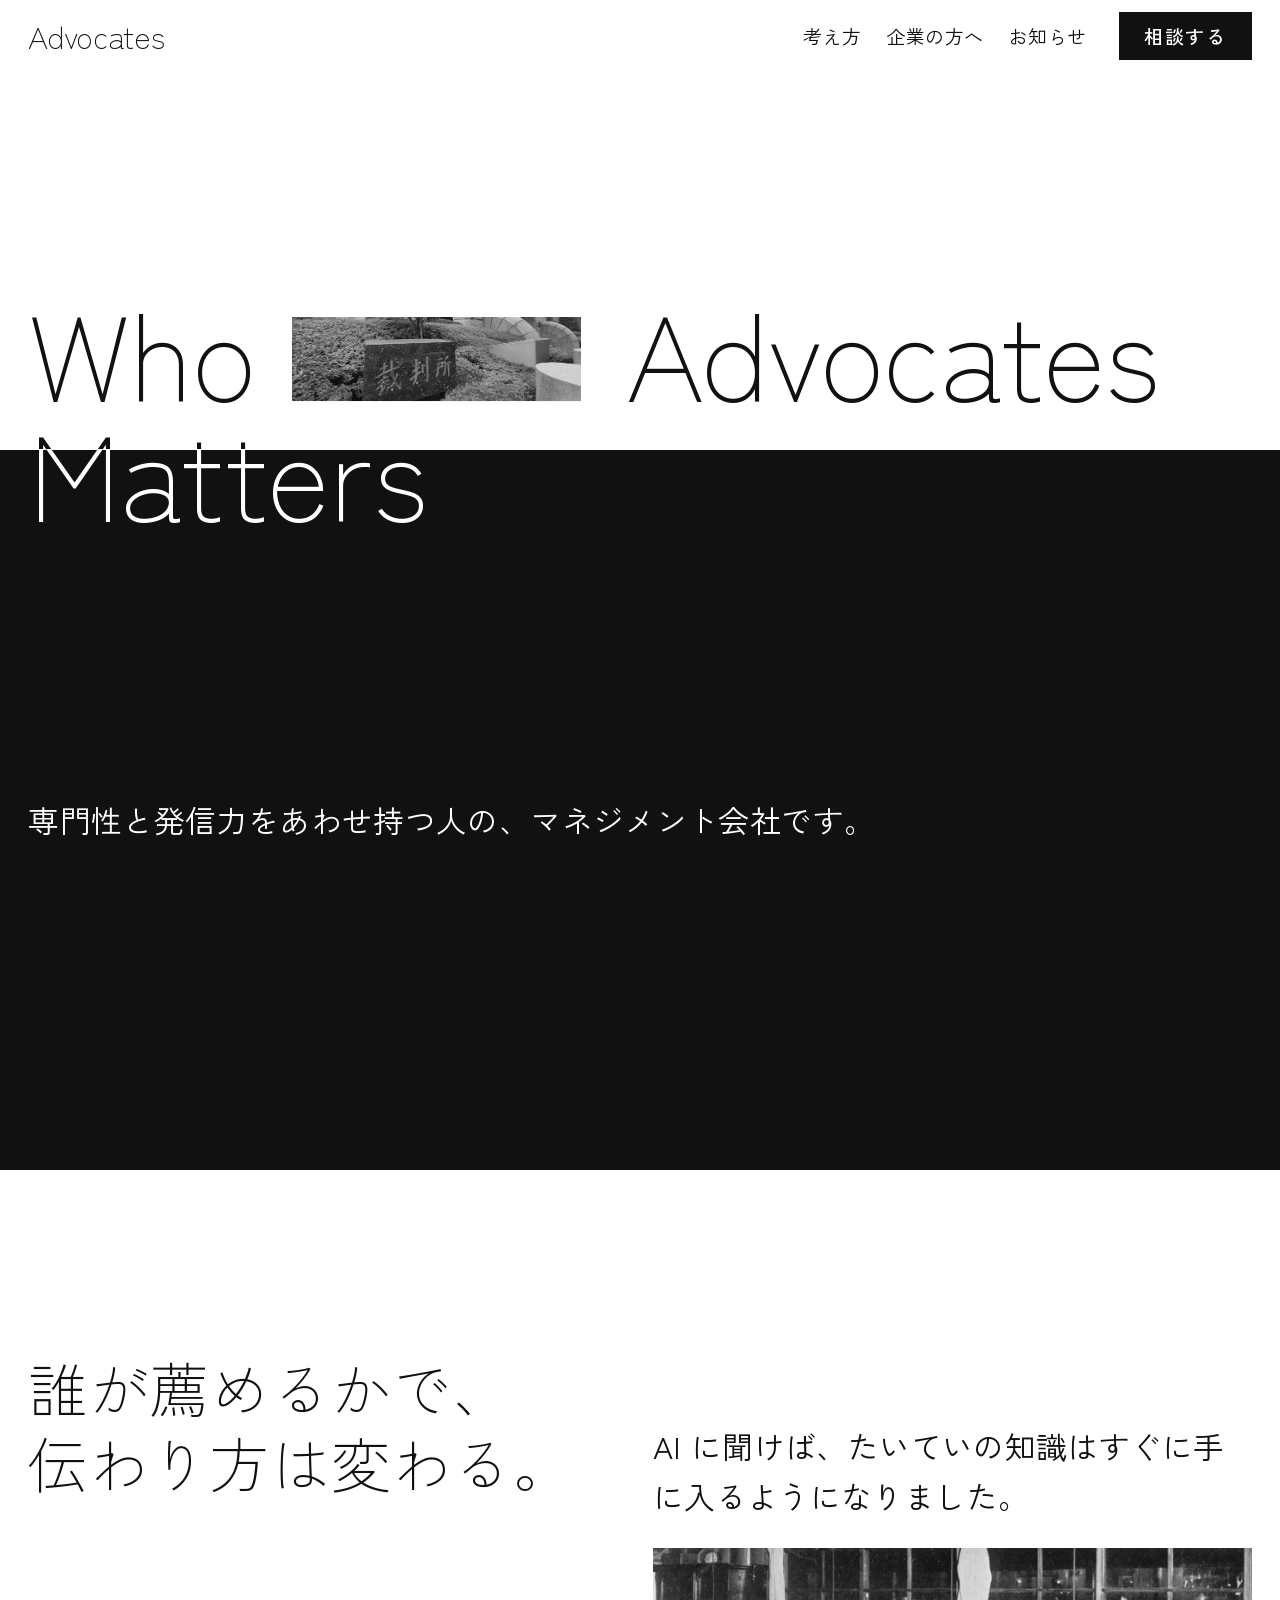
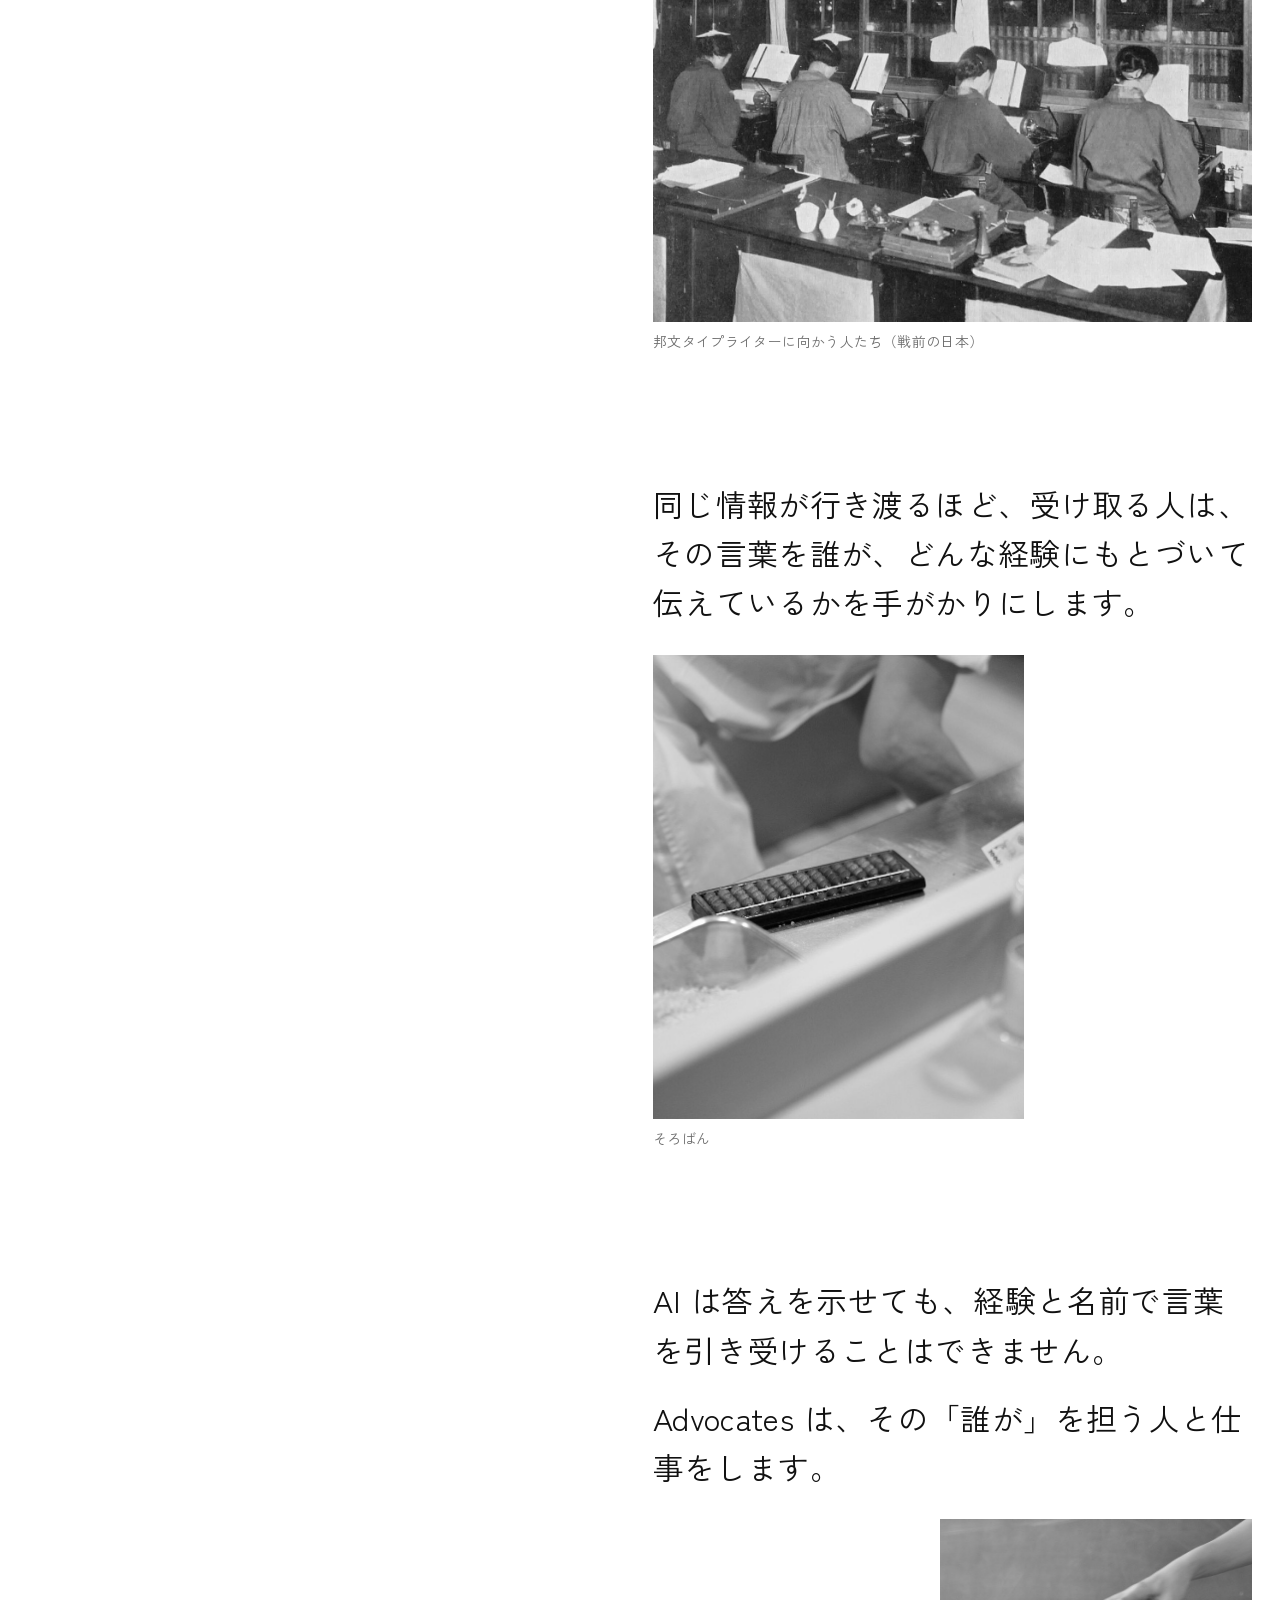
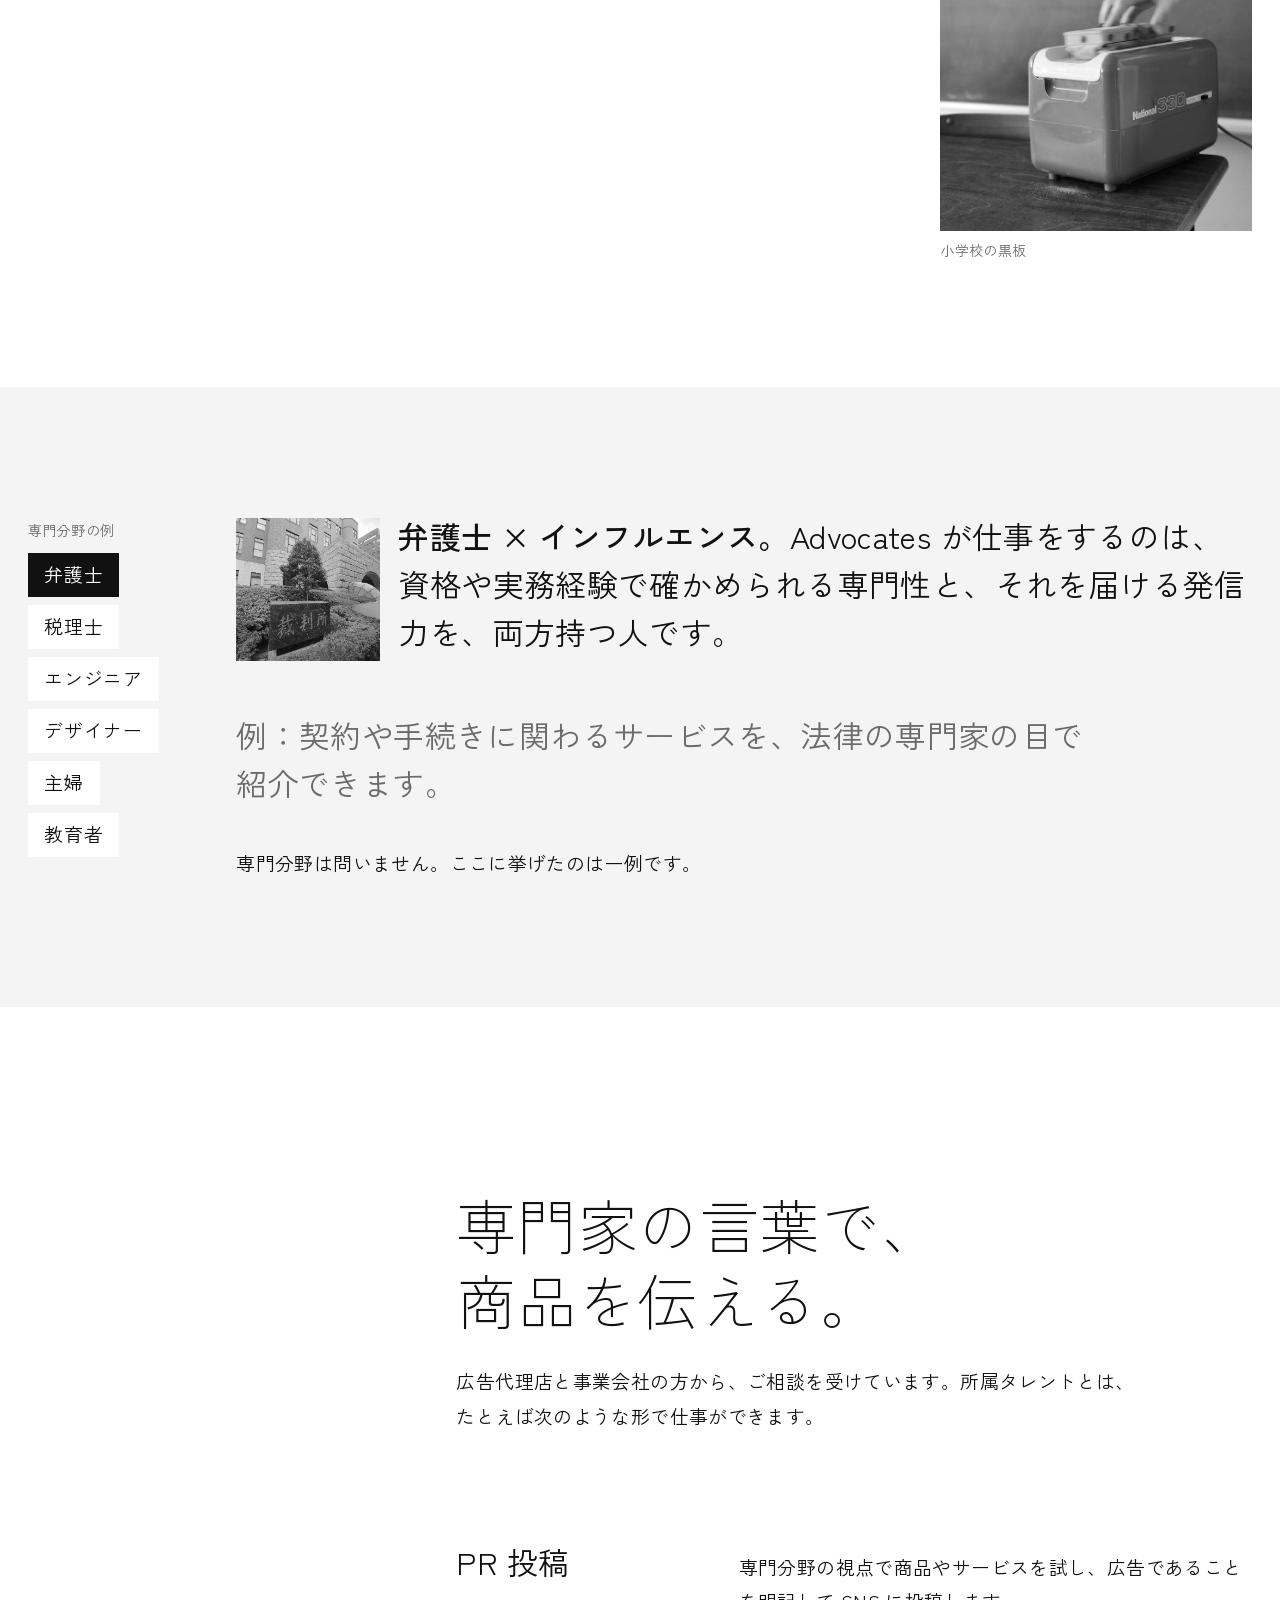
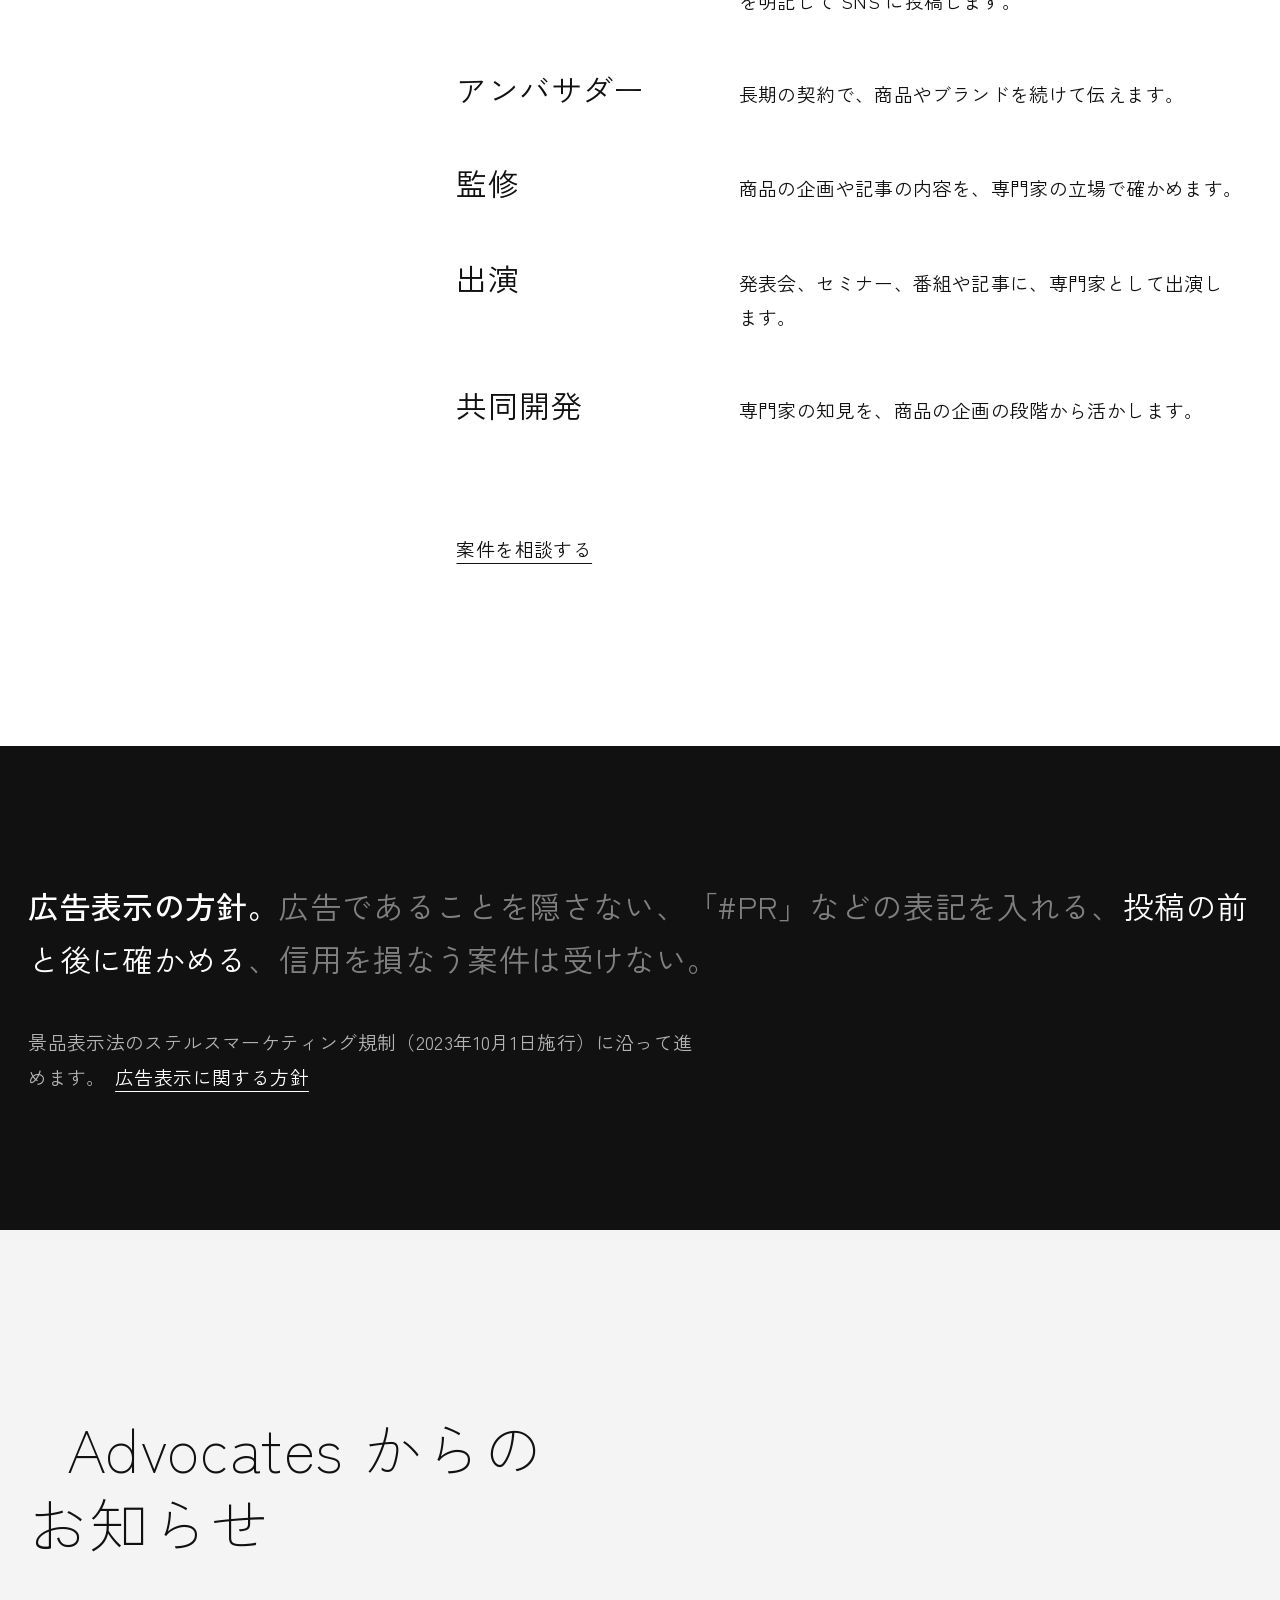
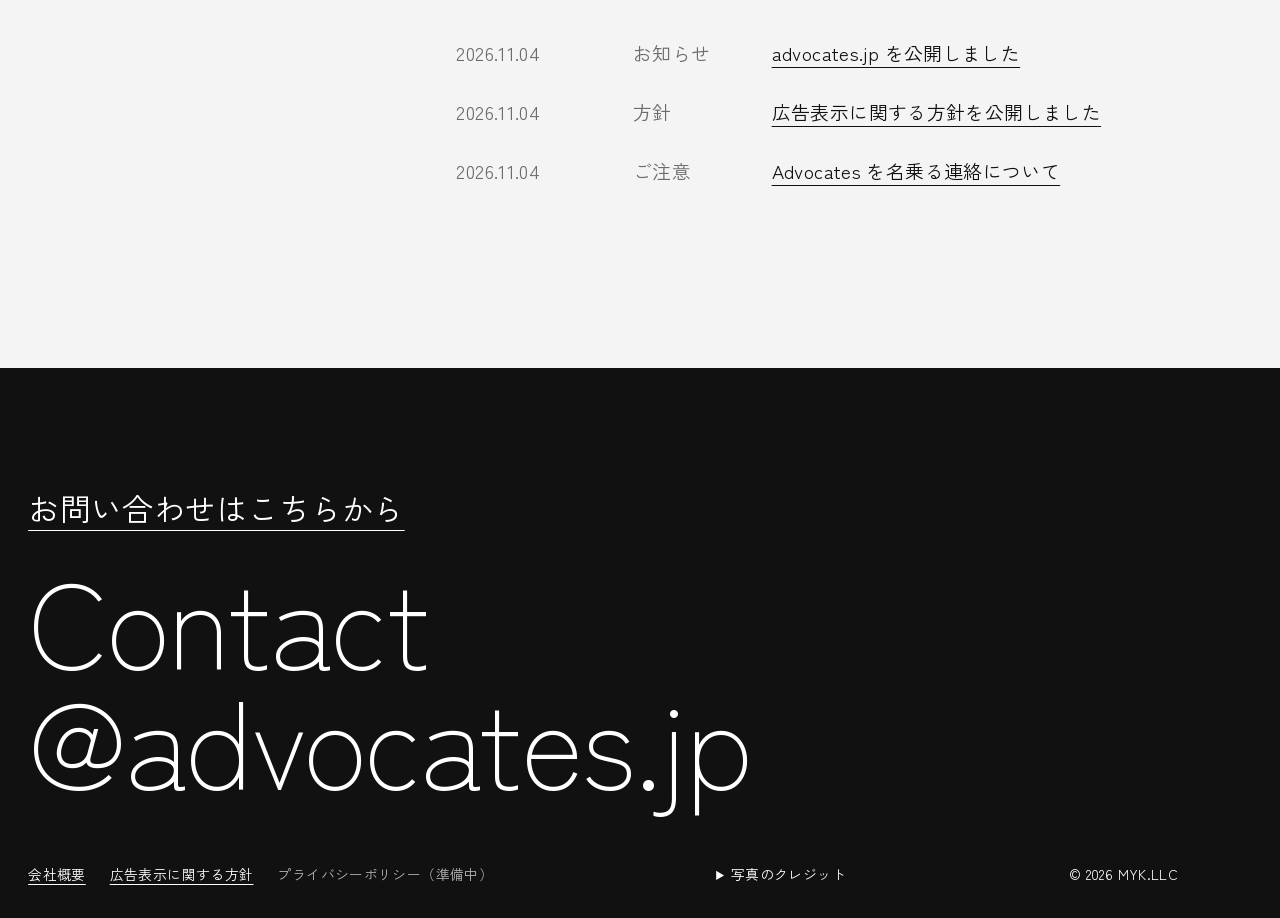
==== site/index.html @ 1d86d421 "feat(site): text-only services, expandable news - services list drops photos; name and description i" ====
<!doctype html>
<html lang="ja">
<head>
<meta charset="utf-8">
<meta name="viewport" content="width=device-width, initial-scale=1">
<title>Advocates｜専門性と発信力をあわせ持つ人のマネジメント会社</title>
<meta name="description" content="Advocates は、資格や実務経験で確かめられる専門性と、それを届ける発信力をあわせ持つ人のマネジメント会社です。運営は MYK.LLC です。">
<meta name="theme-color" content="#ffffff">
<link rel="preconnect" href="https://fonts.googleapis.com">
<link rel="preconnect" href="https://fonts.gstatic.com" crossorigin>
<link rel="preconnect" href="https://api.fontshare.com">
<link rel="preconnect" href="https://cdn.fontshare.com" crossorigin>
<link href="https://fonts.googleapis.com/css2?family=Zen+Kaku+Gothic+New:wght@300;400;500&amp;display=swap" rel="stylesheet">
<link href="https://api.fontshare.com/v2/css?f[]=zodiak@100,300&amp;display=swap" rel="stylesheet">
<link rel="stylesheet" href="styles.css">
<script>document.documentElement.classList.add('js')</script>
</head>
<body id="top">
<a class="skip" href="#main">本文へ移動</a>

<header class="site-header">
  <a class="wordmark" href="#top">Advocates</a>
  <nav class="site-nav" aria-label="メイン">
    <a href="#belief">考え方</a>
    <a href="#companies">企業の方へ</a>
    <a href="#news">お知らせ</a>
  </nav>
  <details class="menu">
    <summary><svg class="menu-icon" viewBox="0 0 24 24" width="24" height="24" aria-hidden="true" focusable="false"><path class="menu-icon-open" d="M3 6.5h18M3 12h18M3 17.5h18"/><path class="menu-icon-close" d="M5.5 5.5l13 13M18.5 5.5l-13 13"/></svg><span class="sr-only">メニュー</span></summary>
    <nav class="menu-panel" aria-label="メイン（スマートフォン）">
      <a href="#belief">考え方</a>
      <a href="#companies">企業の方へ</a>
      <a href="#news">お知らせ</a>
    </nav>
  </details>
  <a class="button" href="#contact">相談する</a>
</header>

<main id="main">

  <section class="hero" aria-labelledby="hero-title">
    <div class="hero-field hero-field--paper" data-ink="#111111" data-ground="#ffffff"></div>
    <div class="hero-field hero-field--ink" data-ink="#ffffff" data-ground="#111111"></div>
    <h1 class="hero-title" id="hero-title">
      <span class="hero-copy hero-copy--paper">
        <span class="line line-1"><span class="w-who">Who</span> <span class="slot" aria-hidden="true"><img class="is-on" src="assets/keyboard-of-japanese-language.jpg" width="1400" height="1050" alt="" style="object-position: 50% 55%" fetchpriority="high"><img src="assets/soroban-japanese-abacus-8150570757.jpg" width="1400" height="933" alt="" style="object-position: 62% 48%"><img src="assets/yokohama-court.jpg" width="1400" height="1050" alt="" style="object-position: 30% 78%"><img src="assets/japanese-marker-pens.jpg" width="1024" height="768" alt="" style="object-position: 50% 45%"><img src="assets/heiwa-elementary-school-27.jpg" width="1024" height="680" alt="" style="object-position: 40% 55%"><img src="assets/kitchen-in-showa-era-2024-12-22.jpg" width="1050" height="1400" alt="" style="object-position: 50% 30%"></span> <span class="w-adv">Advocates</span></span>
        <span class="line">Matters</span>
      </span>
      <span class="hero-copy hero-copy--ink" aria-hidden="true">
        <span class="line line-1"><span class="w-who">Who</span> <span class="slot slot--blank"></span> <span class="w-adv">Advocates</span></span>
        <span class="line">Matters</span>
      </span>
    </h1>
    <p class="hero-lead lead">専門性と発信力をあわせ持つ<wbr>人の、<wbr>マネジメント会社です。</p>
  </section>

  <section class="belief" id="belief" data-ink="#111111" data-ground="#ffffff" aria-labelledby="belief-title">
    <div class="wrap grid belief-grid">
      <div class="belief-pin">
        <h2 class="head" id="belief-title">誰が薦めるかで、<br>伝わり方は変わる。</h2>
      </div>
      <div class="belief-steps">
        <div class="belief-step belief-step--b" data-reveal>
          <p class="lead">AI に聞けば、たいていの知識はすぐに手に入るようになりました。</p>
          <figure>
            <img src="assets/kodansha-typists-pg-232.jpg" width="1400" height="876" alt="窓辺に並んでタイプライターに向かう女性たち" loading="lazy" decoding="async">
            <figcaption class="caption">邦文タイプライターに向かう人たち（戦前の日本）</figcaption>
          </figure>
        </div>
        <div class="belief-step belief-step--a" data-reveal>
          <p class="lead">同じ情報が行き渡るほど、受け取る人は、その言葉を誰が、どんな経験にもとづいて伝えているかを手がかりにします。</p>
          <figure>
            <img src="assets/soroban-japanese-abacus-8150570757.jpg" width="1400" height="933" alt="カウンターに置かれたそろばん" loading="lazy" decoding="async">
            <figcaption class="caption">そろばん</figcaption>
          </figure>
        </div>
        <div class="belief-step belief-step--c" data-reveal>
          <p class="lead">AI は答えを示せても、経験と名前で言葉を引き受けることはできません。</p>
          <p class="lead">Advocates は、その「誰が」を担う人と仕事をします。</p>
          <figure>
            <img src="assets/heiwa-elementary-school-27.jpg" width="1024" height="680" alt="黒板の前で黒板消しクリーナーを使う手" loading="lazy" decoding="async">
            <figcaption class="caption">小学校の黒板</figcaption>
          </figure>
        </div>
      </div>
    </div>
  </section>

  <section class="specialty" id="specialty" data-ink="#111111" data-ground="#f4f4f4" aria-labelledby="specialty-title">
    <div class="wrap grid">
      <h2 class="sr-only" id="specialty-title">専門性 × インフルエンス</h2>
      <div class="specialty-picker" data-picker hidden>
        <p class="picker-label small muted" id="picker-label">専門分野の例</p>
        <div class="chips" role="group" aria-labelledby="picker-label">
          <button type="button" class="chip" aria-pressed="true" data-who="弁護士" data-example="例：契約や手続きに関わるサービスを、法律の専門家の目で紹介できます。" data-src="assets/yokohama-court.jpg" data-w="1400" data-h="1050" data-pos="30% 75%" data-alt="「裁判所」と刻まれた石の看板">弁護士</button>
          <button type="button" class="chip" aria-pressed="false" data-who="税理士" data-example="例：会計ソフトやお金のサービスを、数字を扱う専門家の目で紹介できます。" data-src="assets/soroban-japanese-abacus-8150570757.jpg" data-w="1400" data-h="933" data-pos="62% 48%" data-alt="カウンターに置かれたそろばん">税理士</button>
          <button type="button" class="chip" aria-pressed="false" data-who="エンジニア" data-example="例：パソコンや開発ツールを、毎日使う人の基準で紹介できます。" data-src="assets/keyboard-of-japanese-language.jpg" data-w="1400" data-h="1050" data-pos="50% 55%" data-alt="かなが刻まれた日本語キーボード">エンジニア</button>
          <button type="button" class="chip" aria-pressed="false" data-who="デザイナー" data-example="例：画材やデザインツールを、作る人の目で紹介できます。" data-src="assets/japanese-marker-pens.jpg" data-w="1024" data-h="768" data-pos="50% 45%" data-alt="束になったマーカーペン">デザイナー</button>
          <button type="button" class="chip" aria-pressed="false" data-who="主婦" data-example="例：食品や家事の道具を、毎日の暮らしで使う人の基準で紹介できます。" data-src="assets/kitchen-in-showa-era-2024-12-22.jpg" data-w="1050" data-h="1400" data-pos="50% 30%" data-alt="昭和の台所を再現した展示">主婦</button>
          <button type="button" class="chip" aria-pressed="false" data-who="教育者" data-example="例：教材や学習サービスを、教える現場を知る人の目で紹介できます。" data-src="assets/heiwa-elementary-school-27.jpg" data-w="1024" data-h="680" data-pos="40% 55%" data-alt="黒板の前で黒板消しクリーナーを使う手">教育者</button>
        </div>
      </div>
      <div class="specialty-body">
        <p class="specialty-statement" data-reveal>
          <img class="dropcap" data-dropcap src="assets/yokohama-court.jpg" width="1400" height="1050" alt="「裁判所」と刻まれた石の看板" style="object-position: 30% 75%" loading="lazy" decoding="async">
          <span class="specialty-who"><span data-who-text>弁護士</span> × インフルエンス。</span>Advocates が仕事をするのは、資格や実務経験で確かめられる専門性と、それを届ける発信力を、両方持つ人です。
        </p>
        <p class="specialty-example" data-example-text aria-live="polite">例：契約や手続きに関わるサービスを、法律の専門家の目で紹介できます。</p>
        <dl class="specialty-list">
          <dt>弁護士 × インフルエンス</dt><dd>契約や手続きに関わるサービスを、法律の専門家の目で紹介できます。</dd>
          <dt>税理士 × インフルエンス</dt><dd>会計ソフトやお金のサービスを、数字を扱う専門家の目で紹介できます。</dd>
          <dt>エンジニア × インフルエンス</dt><dd>パソコンや開発ツールを、毎日使う人の基準で紹介できます。</dd>
          <dt>デザイナー × インフルエンス</dt><dd>画材やデザインツールを、作る人の目で紹介できます。</dd>
          <dt>主婦 × インフルエンス</dt><dd>食品や家事の道具を、毎日の暮らしで使う人の基準で紹介できます。</dd>
          <dt>教育者 × インフルエンス</dt><dd>教材や学習サービスを、教える現場を知る人の目で紹介できます。</dd>
        </dl>
        <p class="specialty-note">専門分野は問いません。ここに挙げたのは一例です。</p>
      </div>
    </div>
  </section>

  <section class="companies" id="companies" data-ink="#111111" data-ground="#ffffff" aria-labelledby="companies-title">
    <div class="wrap">
      <div class="companies-head" data-reveal>
        <h2 class="head" id="companies-title">専門家の言葉で、<br>商品を伝える。</h2>
        <p>広告代理店と事業会社の方から、ご相談を受けています。所属タレントとは、たとえば次のような形で仕事ができます。</p>
      </div>
      <ul class="rows">
        <li class="row" data-reveal><h3 class="lead">PR 投稿</h3><p>専門分野の視点で商品やサービスを試し、広告であることを明記して SNS に投稿します。</p></li>
        <li class="row" data-reveal><h3 class="lead">アンバサダー</h3><p>長期の契約で、商品やブランドを続けて伝えます。</p></li>
        <li class="row" data-reveal><h3 class="lead">監修</h3><p>商品の企画や記事の内容を、専門家の立場で確かめます。</p></li>
        <li class="row" data-reveal><h3 class="lead">出演</h3><p>発表会、セミナー、番組や記事に、専門家として出演します。</p></li>
        <li class="row" data-reveal><h3 class="lead">共同開発</h3><p>専門家の知見を、商品の企画の段階から活かします。</p></li>
      </ul>
      <p class="companies-cta"><a class="link-plain" href="#contact">案件を相談する</a></p>
    </div>
  </section>

  <section class="policy" id="policy" data-ink="#ffffff" data-ground="#111111" aria-labelledby="policy-title">
    <div class="wrap">
      <h2 class="sr-only" id="policy-title">広告表示の方針</h2>
      <p class="policy-sentence" data-reveal><span class="policy-open">広告表示の方針。</span><span class="policy-item">広告であることを隠さない</span>、<span class="policy-item">「#PR」などの表記を入れる</span>、<span class="policy-item">投稿の前と後に確かめる</span>、<span class="policy-item">信用を損なう案件は受けない</span>。</p>
      <p class="policy-note" data-reveal>景品表示法のステルスマーケティング規制（2023年10月1日施行）に沿って進めます。<a class="link-plain" href="ad-policy.html">広告表示に関する方針</a></p>
    </div>
  </section>

  <section class="news wrap grid" id="news" data-ink="#111111" data-ground="#f4f4f4" aria-labelledby="news-title">
    <h2 class="head news-title" id="news-title" data-reveal><span class="indent">Advocates からの</span><br>お知らせ</h2>
    <ul class="news-list" data-reveal>
      <li>
        <time class="nums" datetime="2026-11-04">2026.11.04</time><span class="news-kind">お知らせ</span>
        <details class="news-item">
          <summary>advocates.jp を公開しました</summary>
          <p>Advocates の公式サイトを公開しました。Advocates の考え方と、企業の方へのご案内を載せています。</p>
        </details>
      </li>
      <li>
        <time class="nums" datetime="2026-11-04">2026.11.04</time><span class="news-kind">方針</span>
        <details class="news-item">
          <summary>広告表示に関する方針を公開しました</summary>
          <p>所属タレントの PR 投稿で広告であることを示す方法と、投稿の前と後に行う確認をまとめました。全文は<a class="link-plain" href="ad-policy.html">広告表示に関する方針</a>のページにあります。</p>
        </details>
      </li>
      <li>
        <time class="nums" datetime="2026-11-04">2026.11.04</time><span class="news-kind">ご注意</span>
        <details class="news-item">
          <summary>Advocates を名乗る連絡について</summary>
          <p>Advocates からのスカウトや連絡は、@advocates.jp のメールアドレスから行います。Advocates を名乗る連絡で気になる点があれば、<a class="link-plain" href="mailto:Contact@advocates.jp">Contact@advocates.jp</a> までお知らせください。</p>
        </details>
      </li>
    </ul>
  </section>

</main>

<footer class="footer" id="contact" data-ink="#ffffff" data-ground="#111111">
  <a class="footer-mail" href="mailto:Contact@advocates.jp?subject=Advocates%20%E3%81%B8%E3%81%AE%E3%81%94%E7%9B%B8%E8%AB%87&amp;body=%E3%81%94%E7%9B%B8%E8%AB%87%E3%81%AE%E7%A8%AE%E9%A1%9E%EF%BC%88%E6%89%80%E5%B1%9E%EF%BC%8F%E6%A1%88%E4%BB%B6%EF%BC%8FPR%EF%BC%8F%E5%8F%96%E6%9D%90%E3%83%BB%E3%81%9D%E3%81%AE%E4%BB%96%EF%BC%89%EF%BC%9A%0D%0A%E3%81%8A%E5%90%8D%E5%89%8D%EF%BC%9A%0D%0A%E4%BC%9A%E7%A4%BE%E5%90%8D%E3%83%BB%E9%83%A8%E7%BD%B2%EF%BC%88%E4%BC%81%E6%A5%AD%E3%81%AE%E6%96%B9%EF%BC%89%EF%BC%9A%0D%0A%E6%B4%BB%E5%8B%95%E5%90%8D%E3%83%BB%E4%B8%BB%E3%81%AA%20SNS%20%E3%82%A2%E3%82%AB%E3%82%A6%E3%83%B3%E3%83%88%EF%BC%88%E6%89%80%E5%B1%9E%E3%81%AE%E3%81%94%E7%9B%B8%E8%AB%87%EF%BC%89%EF%BC%9A%0D%0A%E3%81%94%E7%9B%B8%E8%AB%87%E3%81%AE%E5%86%85%E5%AE%B9%EF%BC%9A%0D%0A"><span class="footer-mail-lead">お問い合わせはこちらから</span> <span class="footer-mail-address">Contact<span class="at">@advocates.jp</span></span></a>
  <div class="footer-meta">
    <nav aria-label="会社情報">
      <a class="link-plain" href="company.html">会社概要</a>
      <a class="link-plain" href="ad-policy.html">広告表示に関する方針</a>
      <span class="pending">プライバシーポリシー（準備中）</span>
    </nav>
    <details class="credits">
      <summary>写真のクレジット</summary>
      <p>写真：<a href="https://commons.wikimedia.org/w/index.php?curid=120932162">「横浜裁判所 2」</a> Syced（<a href="https://creativecommons.org/publicdomain/zero/1.0/">CC0</a>、Wikimedia Commons）、<a href="https://commons.wikimedia.org/w/index.php?curid=24849946">「Soroban (japanese abacus)」</a> Paul Keller（<a href="https://creativecommons.org/licenses/by/2.0/">CC BY 2.0</a>、Wikimedia Commons）、<a href="https://commons.wikimedia.org/wiki/File:Keyboard-of-Japanese-language.jpg">「Keyboard-of-Japanese-language」</a> LERK（<a href="https://creativecommons.org/licenses/by/2.5/">CC BY 2.5</a>、Wikimedia Commons）、<a href="https://www.flickr.com/photos/21051491@N02/3211575030">「Japanese marker pens」</a> qubodup（<a href="https://creativecommons.org/licenses/by/2.0/">CC BY 2.0</a>、Flickr）、<a href="https://commons.wikimedia.org/wiki/File:Kitchen_in_Showa_era_2024-12-22.jpg">「Kitchen in Showa era」</a> Asanagi（<a href="https://creativecommons.org/publicdomain/zero/1.0/">CC0</a>、Wikimedia Commons）、<a href="https://www.flickr.com/photos/25766289@N00/3897888159">「Heiwa elementary school 平和小学校 _27」</a> ajari（<a href="https://creativecommons.org/licenses/by/2.0/">CC BY 2.0</a>、Flickr）、<a href="https://commons.wikimedia.org/wiki/File:Kodansha_Typists_(pg_232).jpg">「Kodansha Typists」</a> Noma, Seiji（パブリックドメイン、Wikimedia Commons）。いずれも白黒への変換、切り抜き、縮小をしています。</p>
    </details>
    <p>© 2026 MYK.LLC</p>
  </div>
</footer>

<a class="to-top" href="#top" aria-label="ページの先頭へ" title="ページの先頭へ"><svg viewBox="0 0 24 24" width="24" height="24" aria-hidden="true" focusable="false"><path d="M12 19V5.5M5.5 12L12 5.5 18.5 12"/></svg></a>

<script src="main.js" defer></script>
</body>
</html>
---- site/styles.css ----
/* Advocates — design prototype.
   Built on tasteskill base.css. Direction: "The sentence is the layout" (seed 1688524401).
   Palette "Sheet and biro". Type: Zodiak for Latin display, Zen Kaku Gothic New for Japanese and text. */

/* ---------- tokens ---------- */
:root {
  color-scheme: light;
  --bg: #ffffff;
  --surface: #f4f4f4;
  --ink: #111111;
  --muted: #6b6b6b;
  --dim: #8a8a8a;
  --accent: #1a4be0;
  --accent-ink: #ffffff;
  --field-1: #111111;
  --field-1-ink: #ffffff;
  --field-1-muted: #b3b3b3;

  --font-display: "Zodiak", "Zen Kaku Gothic New", serif;
  --font-text: "Zen Kaku Gothic New", "Hiragino Sans", "Yu Gothic", "Meiryo", sans-serif;

  --step-small: clamp(0.8125rem, 0.79rem + 0.1vw, 0.875rem);
  --step-body: clamp(1.0625rem, 1.02rem + 0.2vw, 1.1875rem);
  --step-lead: clamp(1.375rem, 1.05rem + 1.1vw, 2.25rem);
  --step-head: clamp(2.125rem, 1.2rem + 3.2vw, 4.25rem);
  --step-display: clamp(2.25rem, 9.4vw, 9.5rem);

  --margin: clamp(1.25rem, 2.2vw, 2rem);
  --gutter: clamp(1rem, 2vw, 2rem);
  --section: clamp(7.5rem, 14vw, 13.75rem);
  --radius: 0px;

  --ease-out: cubic-bezier(0.22, 1, 0.36, 1);
  --ease-in-out: cubic-bezier(0.76, 0, 0.24, 1);
  --ease-soft: cubic-bezier(0.33, 1, 0.68, 1);
  --t-press: 140ms;
  --t-hover: 180ms;
  --t-ui: 300ms;
  --t-reveal: 800ms;
}

/* ---------- reset ---------- */
*, *::before, *::after { box-sizing: border-box; }
html { -webkit-text-size-adjust: 100%; text-size-adjust: 100%; line-break: strict; }
body { margin: 0; background: var(--bg); color: var(--ink); font-family: var(--font-text); font-size: var(--step-body); line-height: 1.85; letter-spacing: 0.02em; font-kerning: normal; -webkit-font-smoothing: antialiased; text-rendering: optimizeLegibility; }
h1, h2, h3, h4, p, figure, blockquote, ul, ol, dl, dd { margin: 0; }
ul[class], ol[class] { padding: 0; list-style: none; }
img, video, svg { display: block; max-width: 100%; }
img { height: auto; background: var(--surface); }
button { font: inherit; color: inherit; background: none; border: 0; padding: 0; cursor: pointer; }
a { color: inherit; }
:target { scroll-margin-top: 6rem; }
::selection { background: var(--accent); color: var(--accent-ink); }
:focus-visible { outline: 2px solid var(--accent); outline-offset: 3px; }

/* ---------- type ---------- */
h1, h2, h3 { font-weight: inherit; text-wrap: balance; word-break: auto-phrase; font-feature-settings: "palt"; }
.head { font-size: var(--step-head); line-height: 1.25; font-weight: 300; letter-spacing: 0.01em; }
.lead { font-size: var(--step-lead); line-height: 1.6; font-weight: 400; }
.small { font-size: var(--step-small); line-height: 1.6; }
.muted { color: var(--muted); }
p { max-width: 36em; text-wrap: pretty; }
.nums { font-variant-numeric: tabular-nums; }
.latin { font-family: var(--font-display); }

/* ---------- layout ---------- */
.wrap { padding-inline: var(--margin); }
.grid { display: grid; grid-template-columns: repeat(12, minmax(0, 1fr)); column-gap: var(--gutter); }
.sr-only { position: absolute; width: 1px; height: 1px; overflow: hidden; clip-path: inset(50%); white-space: nowrap; }
.skip { position: absolute; left: var(--margin); top: 0.75rem; z-index: 20; padding: 0.75rem 1rem; background: var(--ink); color: var(--bg); }
.skip:not(:focus) { width: 1px; height: 1px; padding: 0; overflow: hidden; clip-path: inset(50%); white-space: nowrap; }

/* ---------- controls ---------- */
.button { display: inline-flex; align-items: center; justify-content: center; min-height: 3rem; padding: 0 1.6rem; background: var(--header-ink, var(--ink)); color: var(--header-ground, var(--bg)); border-radius: var(--radius); text-decoration: none; white-space: nowrap; font-weight: 500; letter-spacing: 0.08em; transition: transform var(--t-press) var(--ease-out), background-color var(--t-ui) ease, color var(--t-ui) ease; }
.button:active { transform: scale(0.97); }
.link-plain { text-decoration: underline; text-underline-offset: 0.3em; text-decoration-thickness: 1px; transition: text-decoration-thickness var(--t-hover) ease, text-underline-offset var(--t-hover) ease; }
@media (hover: hover) and (pointer: fine) {
  .button:hover { background-color: color-mix(in srgb, var(--header-ink, var(--ink)) 80%, var(--header-ground, var(--bg))); }
  .link-plain:hover { text-decoration-thickness: 2px; text-underline-offset: 0.2em; }
}

/* ---------- header: takes the ground and ink of the chapter beneath it ---------- */
.site-header { position: fixed; inset: 0 0 auto 0; z-index: 10; display: flex; align-items: center; gap: clamp(1rem, 2.5vw, 2.5rem); min-height: 4.5rem; padding: 0.75rem var(--margin); background: var(--header-ground, var(--bg)); color: var(--header-ink, var(--ink)); transition: background-color var(--t-ui) ease, color var(--t-ui) ease; }
.wordmark { margin-right: auto; font-family: var(--font-display); font-weight: 300; font-size: var(--step-lead); line-height: 1; letter-spacing: -0.01em; text-decoration: none; }
.site-nav { display: flex; gap: clamp(1rem, 2vw, 2rem); }
.site-nav a, .menu-panel a { text-decoration: underline; text-decoration-color: transparent; text-decoration-thickness: 1px; text-underline-offset: 0.4em; transition: text-decoration-color var(--t-hover) ease, text-underline-offset var(--t-hover) var(--ease-out); }
.site-nav a:hover, .site-nav a:focus-visible { text-decoration-color: currentColor; text-underline-offset: 0.25em; }
.menu { display: none; position: relative; order: 2; }
.site-header .button { order: 1; }
.menu summary { list-style: none; cursor: pointer; min-width: 2.75rem; min-height: 2.75rem; display: flex; align-items: center; justify-content: center; }
.menu summary::-webkit-details-marker { display: none; }
.menu-icon { width: 1.5rem; height: 1.5rem; fill: none; stroke: currentColor; stroke-width: 1.5; stroke-linecap: square; }
.menu-icon-close { display: none; }
.menu[open] .menu-icon-open { display: none; }
.menu[open] .menu-icon-close { display: inline; }
.menu-panel { position: absolute; right: 0; top: calc(100% + 0.5rem); display: grid; gap: 0.25rem; min-width: 14rem; padding: 0.75rem 1rem; background: var(--bg); color: var(--ink); box-shadow: 0 12px 32px rgb(0 0 0 / 0.18); } /* taste-skill-ignore: a real floating menu */
.menu-panel a { padding-block: 0.5rem; }

/* ---------- hero: two fields, the sentence across the seam ---------- */
.hero { position: relative; height: 130svh; overflow: clip; --seam: 50svh; }
.hero-field { position: absolute; inset-inline: 0; }
.hero-field--paper { top: 0; height: var(--seam); background: var(--bg); }
.hero-field--ink { top: var(--seam); bottom: 0; background: var(--field-1); }
.hero-title { --seam-offset: 1.333em; position: absolute; left: var(--margin); right: var(--margin); top: calc(var(--seam) - var(--seam-offset)); height: 2em; margin: 0; font-family: var(--font-display); font-weight: 100; font-size: var(--step-display); line-height: 1; letter-spacing: -0.01em; word-break: normal; text-wrap: nowrap; font-feature-settings: normal; }
.hero-copy { position: absolute; inset: 0; }
.hero-copy .line { display: block; white-space: nowrap; }
.hero-copy--paper { color: var(--ink); clip-path: inset(0 0 calc(100% - var(--seam-offset)) 0); }
.hero-copy--ink { color: var(--field-1-ink); clip-path: inset(var(--seam-offset) 0 0 0); }
.slot { position: relative; display: inline-block; width: 2.4em; height: 0.7em; margin-inline: 0.04em 0.1em; overflow: hidden; vertical-align: baseline; background: var(--surface); }
.slot--blank { background: none; }
.slot img { position: absolute; inset: 0; width: 100%; height: 100%; object-fit: cover; opacity: 0; transition: opacity 900ms var(--ease-in-out); }
.slot img.is-on { opacity: 1; }
.hero-lead { position: absolute; left: var(--margin); right: var(--margin); top: calc(100svh - 3.5rem); transform: translateY(-100%); color: var(--field-1-ink); max-width: 30em; word-break: keep-all; }

/* ---------- belief: the sentence holds while the reasons pass ---------- */
.belief { background: var(--bg); padding-block: var(--section) calc(var(--section) / 2); }
.belief-grid { align-items: start; }
.belief-pin { grid-column: 1 / span 6; position: sticky; top: 32svh; }
.belief-steps { grid-column: 7 / -1; display: grid; gap: 14svh; padding-block: 8svh 4svh; }
.belief-step p + p { margin-top: 0.6em; }
.belief-step figure { margin-top: 1.75rem; }
.belief-step img { width: 100%; object-fit: cover; }
.belief-step--a figure { width: 62%; }
.belief-step--a img { aspect-ratio: 4 / 5; object-position: 62% 50%; }
.belief-step--b img { aspect-ratio: 16 / 10; object-position: 50% 50%; }
.belief-step--c figure { width: 52%; margin-left: auto; }
.belief-step--c img { aspect-ratio: 1 / 1; object-position: 40% 55%; }
.caption { margin-top: 0.5rem; font-size: var(--step-small); line-height: 1.6; color: var(--muted); }

/* ---------- specialty: the blank, filled ---------- */
.specialty { background: var(--surface); padding-block: calc(var(--section) * 0.7); }
.specialty-picker { grid-column: 1 / span 2; padding-top: 0.4rem; }
.picker-label { margin-bottom: 0.75rem; }
.chips { display: flex; flex-direction: column; align-items: flex-start; gap: 0.5rem; }
.chip { min-height: 2.75rem; padding: 0 1rem; background: var(--bg); color: var(--ink); letter-spacing: 0.04em; transition: background-color var(--t-hover) ease, color var(--t-hover) ease, transform var(--t-press) var(--ease-out); }
.chip:active { transform: scale(0.96); }
.chip[aria-pressed="true"] { background: var(--ink); color: var(--bg); }
@media (hover: hover) and (pointer: fine) { .chip[aria-pressed="false"]:hover { background: #e2e2e2; } }
.specialty-body { grid-column: 3 / -1; }
.specialty-statement { max-width: none; font-size: var(--step-lead); line-height: 1.55; }
.specialty-statement::after { content: ""; display: block; clear: both; }
.dropcap { float: left; width: 4.65em; height: 4.65em; margin: 0.18em 0.6em 0 0; object-fit: cover; transition: opacity 260ms ease; }
.dropcap.is-swapping { opacity: 0; }
.specialty-who { font-weight: 500; }
.specialty-example { margin-top: 1.6em; font-size: var(--step-lead); line-height: 1.55; color: var(--muted); max-width: 28em; min-height: 3.1em; }
.specialty-list { margin-top: 2rem; display: grid; gap: 0.75rem; }
.specialty-list dt { font-weight: 500; }
.specialty-list dd { color: var(--muted); }
.js .specialty-list { display: none; }
.specialty-note { margin-top: 2.5rem; }

/* ---------- companies: names and descriptions hang from one axis ---------- */
.companies { background: var(--bg); padding-block: var(--section); }
.companies-head { margin-left: 35%; display: grid; gap: 1.75rem; }
.rows { margin: clamp(4rem, 8vw, 7rem) 0 0 35%; display: grid; gap: clamp(2rem, 3.5vw, 3rem); }
.row { display: grid; grid-template-columns: minmax(0, 1fr) minmax(0, 2fr); column-gap: var(--gutter); align-items: baseline; }
.companies-cta { margin: clamp(4rem, 8vw, 7.5rem) 0 0 35%; }

/* ---------- policy: the commitments as one sentence, on the dark field ---------- */
.policy { background: var(--field-1); color: var(--field-1-ink); padding-block: calc(var(--section) * 0.75); }
.policy-sentence { max-width: 40em; font-size: var(--step-lead); line-height: 1.7; font-feature-settings: "palt"; }
.policy-open { font-weight: 500; }
.js .policy-sentence { color: #808080; }
.js .policy-open { color: var(--field-1-ink); }
.policy-item { transition: color 400ms ease; }
.js .policy-item.is-lit { color: var(--field-1-ink); }
.policy-note { margin-top: 2.5rem; color: var(--field-1-muted); }
.policy-note a { margin-left: 0.5em; color: var(--field-1-ink); }

/* ---------- news: the list hangs from the companies axis; a title opens its text ---------- */
.news { background: var(--surface); padding-block: var(--section); row-gap: clamp(3rem, 6vw, 5rem); }
.news-title { grid-column: 1 / -1; }
.news-title .indent { padding-left: 3vw; }
.news-list { grid-column: 1 / -1; margin-left: 35%; display: grid; gap: 1.5rem; }
.news-list li { display: grid; grid-template-columns: 8.5em 6.5em minmax(0, 1fr); column-gap: 1rem; align-items: baseline; }
.news-list time, .news-kind { color: var(--muted); }
.news-item summary { cursor: pointer; list-style: none; text-decoration: underline; text-decoration-thickness: 1px; text-underline-offset: 0.3em; transition: text-decoration-thickness var(--t-hover) ease, text-underline-offset var(--t-hover) ease; }
.news-item summary::-webkit-details-marker { display: none; }
.news-item p { margin-top: 0.75rem; }
@media (hover: hover) and (pointer: fine) { .news-item summary:hover { text-decoration-thickness: 2px; text-underline-offset: 0.2em; } }

/* ---------- footer: the address is the headline ---------- */
.footer { display: grid; gap: clamp(2.5rem, 5vw, 4rem); padding: clamp(5rem, 9vw, 8rem) var(--margin) 2rem; background: var(--field-1); color: var(--field-1-ink); }
.footer-mail { justify-self: start; display: grid; gap: clamp(1rem, 2vw, 1.75rem); text-decoration: none; }
.footer-mail-lead { font-size: var(--step-lead); line-height: 1.6; text-decoration: underline; text-decoration-thickness: 1px; text-underline-offset: 0.3em; transition: text-decoration-thickness var(--t-hover) ease, text-underline-offset var(--t-hover) ease; }
.footer-mail-address { font-family: var(--font-display); font-weight: 100; font-size: var(--step-display); line-height: 1; letter-spacing: -0.02em; white-space: nowrap; }
.footer-mail-address .at { display: block; }
@media (hover: hover) and (pointer: fine) {
  .footer-mail:hover .footer-mail-lead { text-decoration-thickness: 2px; text-underline-offset: 0.2em; }
  .footer-mail:hover .footer-mail-address { text-decoration: underline; text-decoration-thickness: 2px; text-underline-offset: 0.12em; }
}
.footer-meta { display: flex; flex-wrap: wrap; justify-content: space-between; align-items: baseline; gap: 1rem 2rem; padding-right: calc(3rem + var(--gutter)); font-size: var(--step-small); line-height: 1.7; }
.footer-meta nav { display: flex; flex-wrap: wrap; gap: 0.5rem 1.5rem; }
.footer-meta .pending { color: var(--field-1-muted); }
.credits summary { cursor: pointer; }
.credits p { max-width: 60em; margin-top: 0.75rem; font-size: var(--step-body); color: var(--field-1-muted); }

/* ---------- back to the top: appears once scrolling starts, inverts against what is beneath ---------- */
.to-top { position: fixed; right: var(--margin); bottom: var(--margin); z-index: 9; display: grid; place-items: center; width: 3rem; height: 3rem; background: var(--corner-ink, var(--ink)); color: var(--corner-ground, var(--bg)); transition: opacity 240ms ease, visibility 240ms, transform 240ms var(--ease-out), background-color var(--t-ui) ease, color var(--t-ui) ease; }
.to-top svg { width: 1.25rem; height: 1.25rem; fill: none; stroke: currentColor; stroke-width: 1.5; stroke-linecap: square; }
.js .to-top:not(.is-shown) { opacity: 0; visibility: hidden; transform: translateY(0.5rem); }
.to-top:active { transform: scale(0.96); }
@media (hover: hover) and (pointer: fine) { .to-top:hover { background-color: color-mix(in srgb, var(--corner-ink, var(--ink)) 80%, var(--corner-ground, var(--bg))); } }

/* ---------- sub pages ---------- */
.page { padding: calc(4.5rem + var(--section) / 2) var(--margin) var(--section); }
.page-title { font-size: var(--step-head); line-height: 1.25; font-weight: 300; }
.page-lead { margin-top: 2rem; }
.page-body { margin-top: clamp(3rem, 6vw, 5rem); display: grid; gap: 2.5rem; max-width: 46rem; margin-left: 35%; }
.page-body h2 { font-size: var(--step-lead); line-height: 1.5; font-weight: 500; }
.page-body h2 + p { margin-top: 0.75rem; }
.facts { width: 100%; border-collapse: collapse; }
.facts th, .facts td { padding: 0 0 1.4rem; text-align: left; vertical-align: top; font-weight: 400; }
.facts th { width: 9em; padding-right: 1.5rem; color: var(--muted); }
.note { color: var(--muted); }

/* ---------- motion (content stays visible without JavaScript) ---------- */
@media (prefers-reduced-motion: no-preference) {
  .slot img.is-on { animation: slot-drift 5200ms linear both; }
  .js .hero-title .line, .js .hero-lead { opacity: 0; transform: translateY(24px); animation: rise 1000ms var(--ease-out) forwards; }
  .js .hero-title .line:nth-child(2) { animation-delay: 120ms; }
  .js .hero-lead { animation-delay: 360ms; transform: translateY(calc(-100% + 24px)); animation-name: rise-lead; }
  .js [data-reveal] { opacity: 0; transform: translateY(24px); transition: opacity 450ms var(--ease-out), transform 650ms var(--ease-out); transition-delay: calc(var(--d, 0) * 80ms); }
  .js [data-reveal].is-in { opacity: 1; transform: none; }
  .news-item[open] p { animation: unfold 450ms var(--ease-out) both; }
}
@keyframes slot-drift { from { transform: scale(1.14); } to { transform: scale(1); } }
@keyframes rise { to { opacity: 1; transform: none; } }
@keyframes rise-lead { to { opacity: 1; transform: translateY(-100%); } }
@keyframes unfold { from { opacity: 0; transform: translateY(-0.5rem); } }

/* ---------- tablet and phone ---------- */
@media (max-width: 60em) {
  .site-nav { display: none; }
  .menu { display: block; }
  .belief-pin { position: static; grid-column: 1 / -1; }
  .belief-steps { grid-column: 1 / -1; gap: 6rem; padding-top: 4rem; }
  .belief-step--a figure { width: 64%; }
  .belief-step--b figure { width: 78%; margin-left: auto; }
  .belief-step--c figure { width: 52%; margin-left: 0; }
  .companies-head, .rows, .companies-cta, .news-list { margin-left: 0; }
  .page-body { margin-left: 0; }
}
@media (max-width: 48em) {
  .hero { --seam: 46svh; }
  .specialty-picker { grid-column: 1 / -1; padding-top: 0; margin-bottom: 2rem; }
  .chips { flex-direction: row; flex-wrap: wrap; }
  .specialty-body { grid-column: 1 / -1; }
  .footer-meta { flex-direction: column; }
}
/* Phone: a narrower frame keeps "Who [frame] Advocates" on one line in landscape. */
@media (max-width: 40em) {
  :root { --margin: 1rem; --step-display: 10vw; }
  .slot { width: 1.4em; }
  .policy-sentence, .specialty-statement { font-size: var(--step-body); line-height: 1.85; }
  .dropcap { width: 5.55em; height: 5.55em; }
  .row { grid-template-columns: minmax(0, 1fr); row-gap: 0.25rem; }
  .news-list li { grid-template-columns: auto minmax(0, 1fr); }
  .news-item { grid-column: 1 / -1; }
}
/* Portrait: one word per line, sized so "Advocates" fills the width and the title clears the header.
   The frame ends flush with "Advocates": Who 2.16em + space 0.22em + frame 2.54em = Advocates 4.92em. */
@media (orientation: portrait) {
  .hero { container-type: inline-size; }
  .hero-title { --seam-offset: 2.333em; height: 3em; font-size: min((100cqi - 2 * var(--margin)) / 5, (var(--seam) - 5.5rem) / 2.333); }
  .hero-copy .w-adv { display: block; }
  .slot { width: 2.54em; margin-inline-end: 0; }
}
@media (prefers-reduced-motion: reduce) {
  .site-header, .chip, .button, .policy-item, .dropcap, .to-top { transition: none; }
}
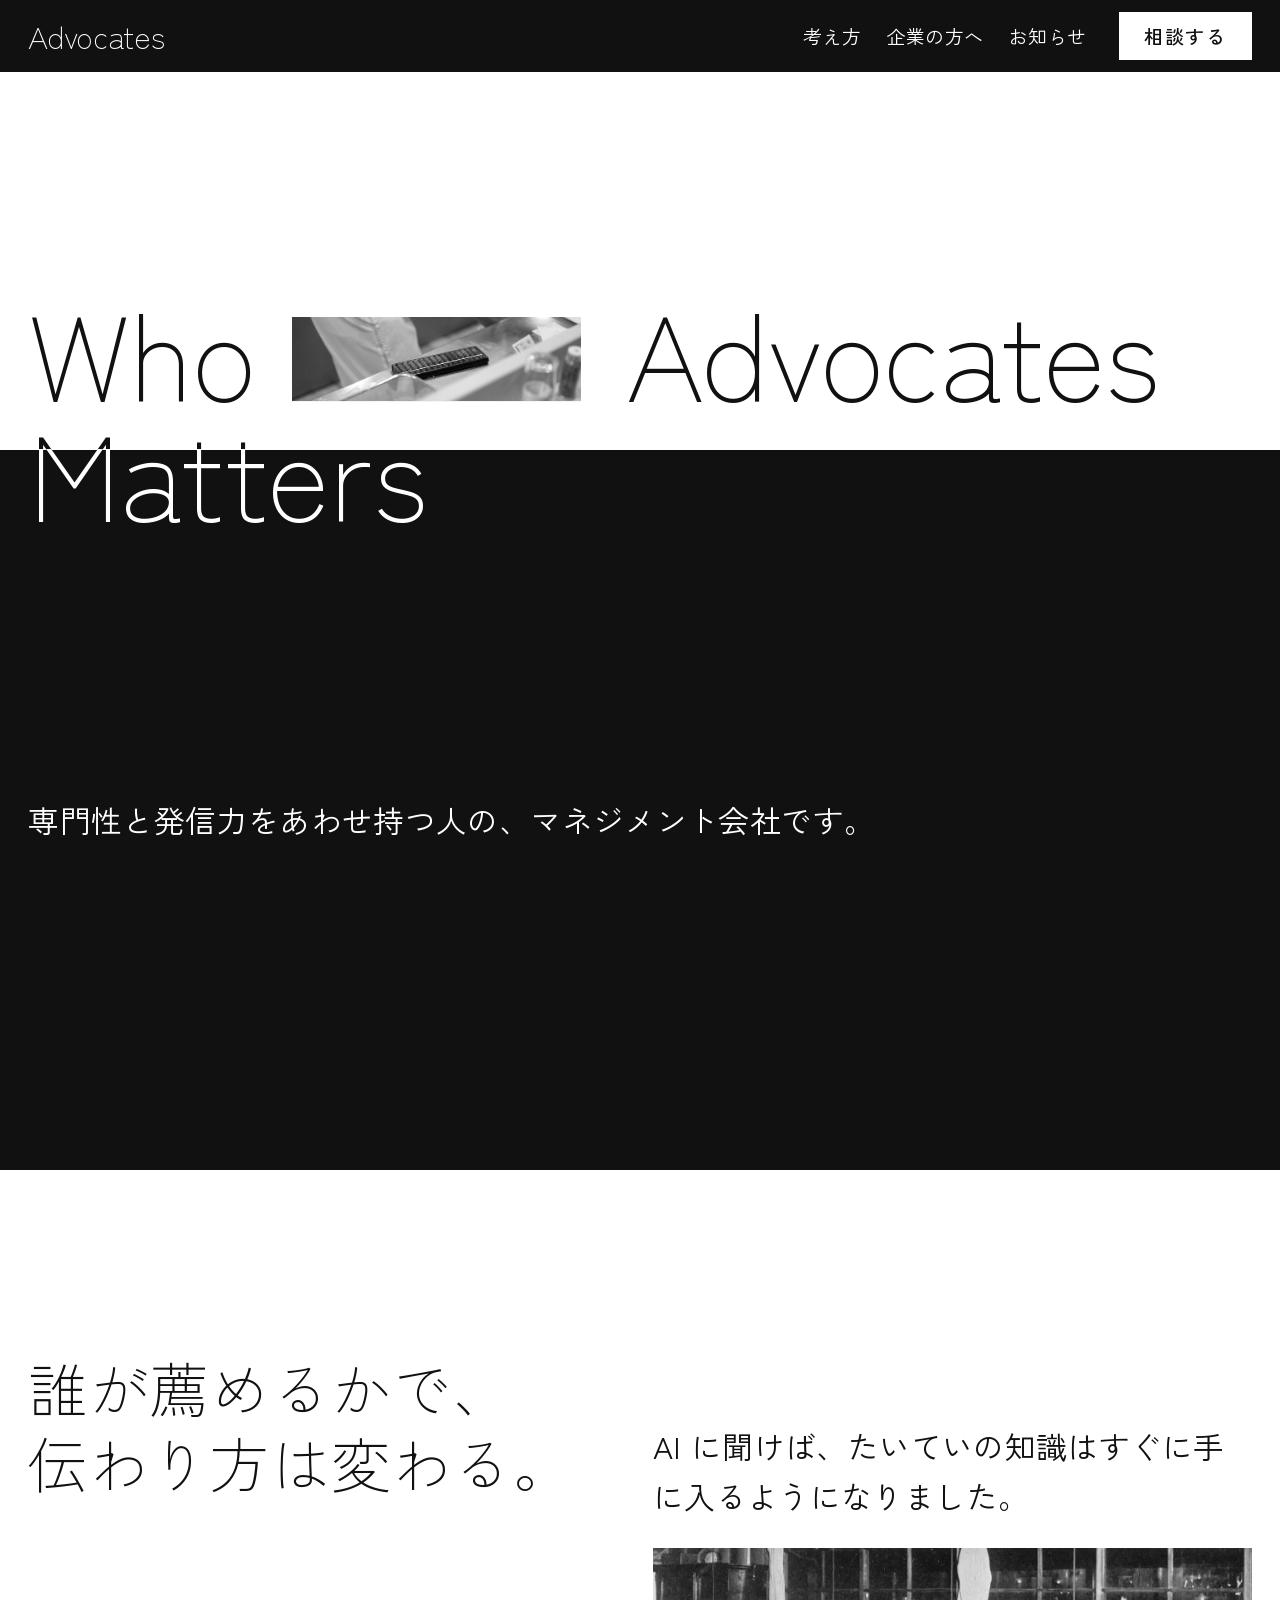
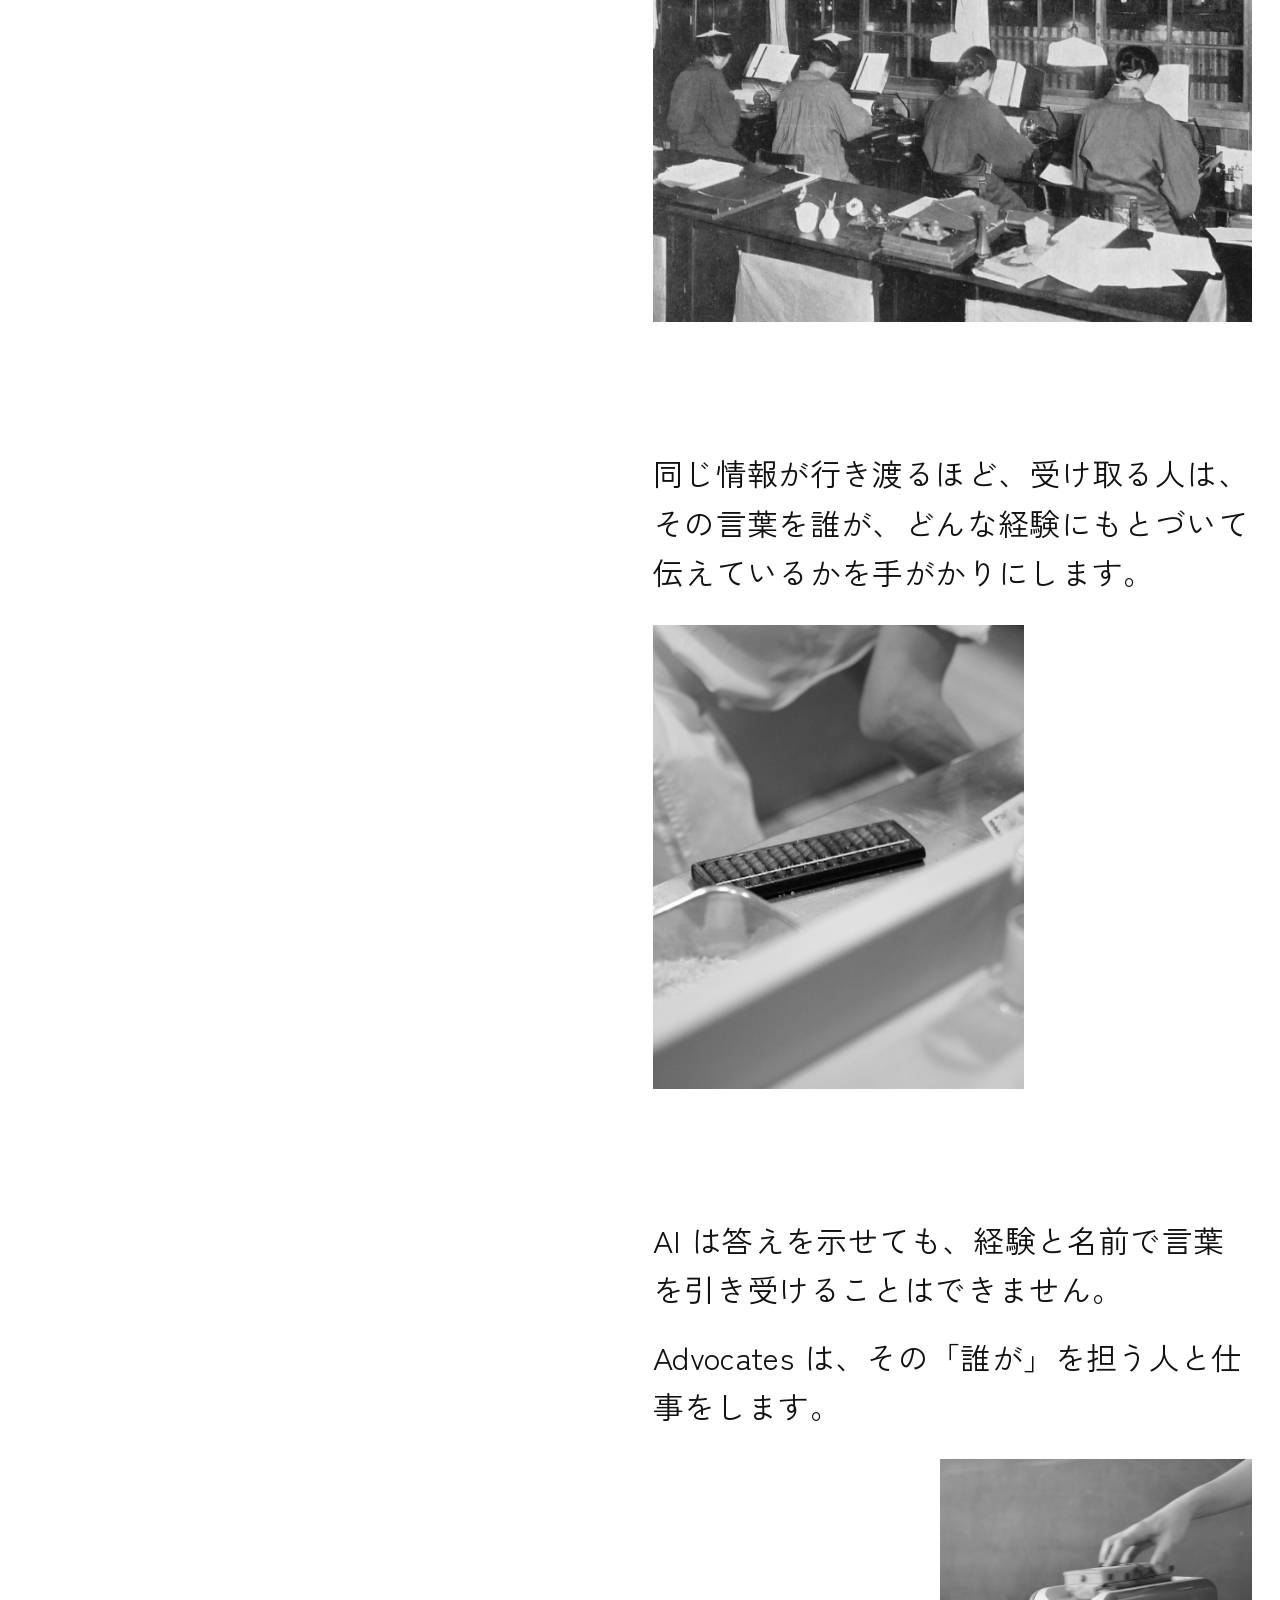
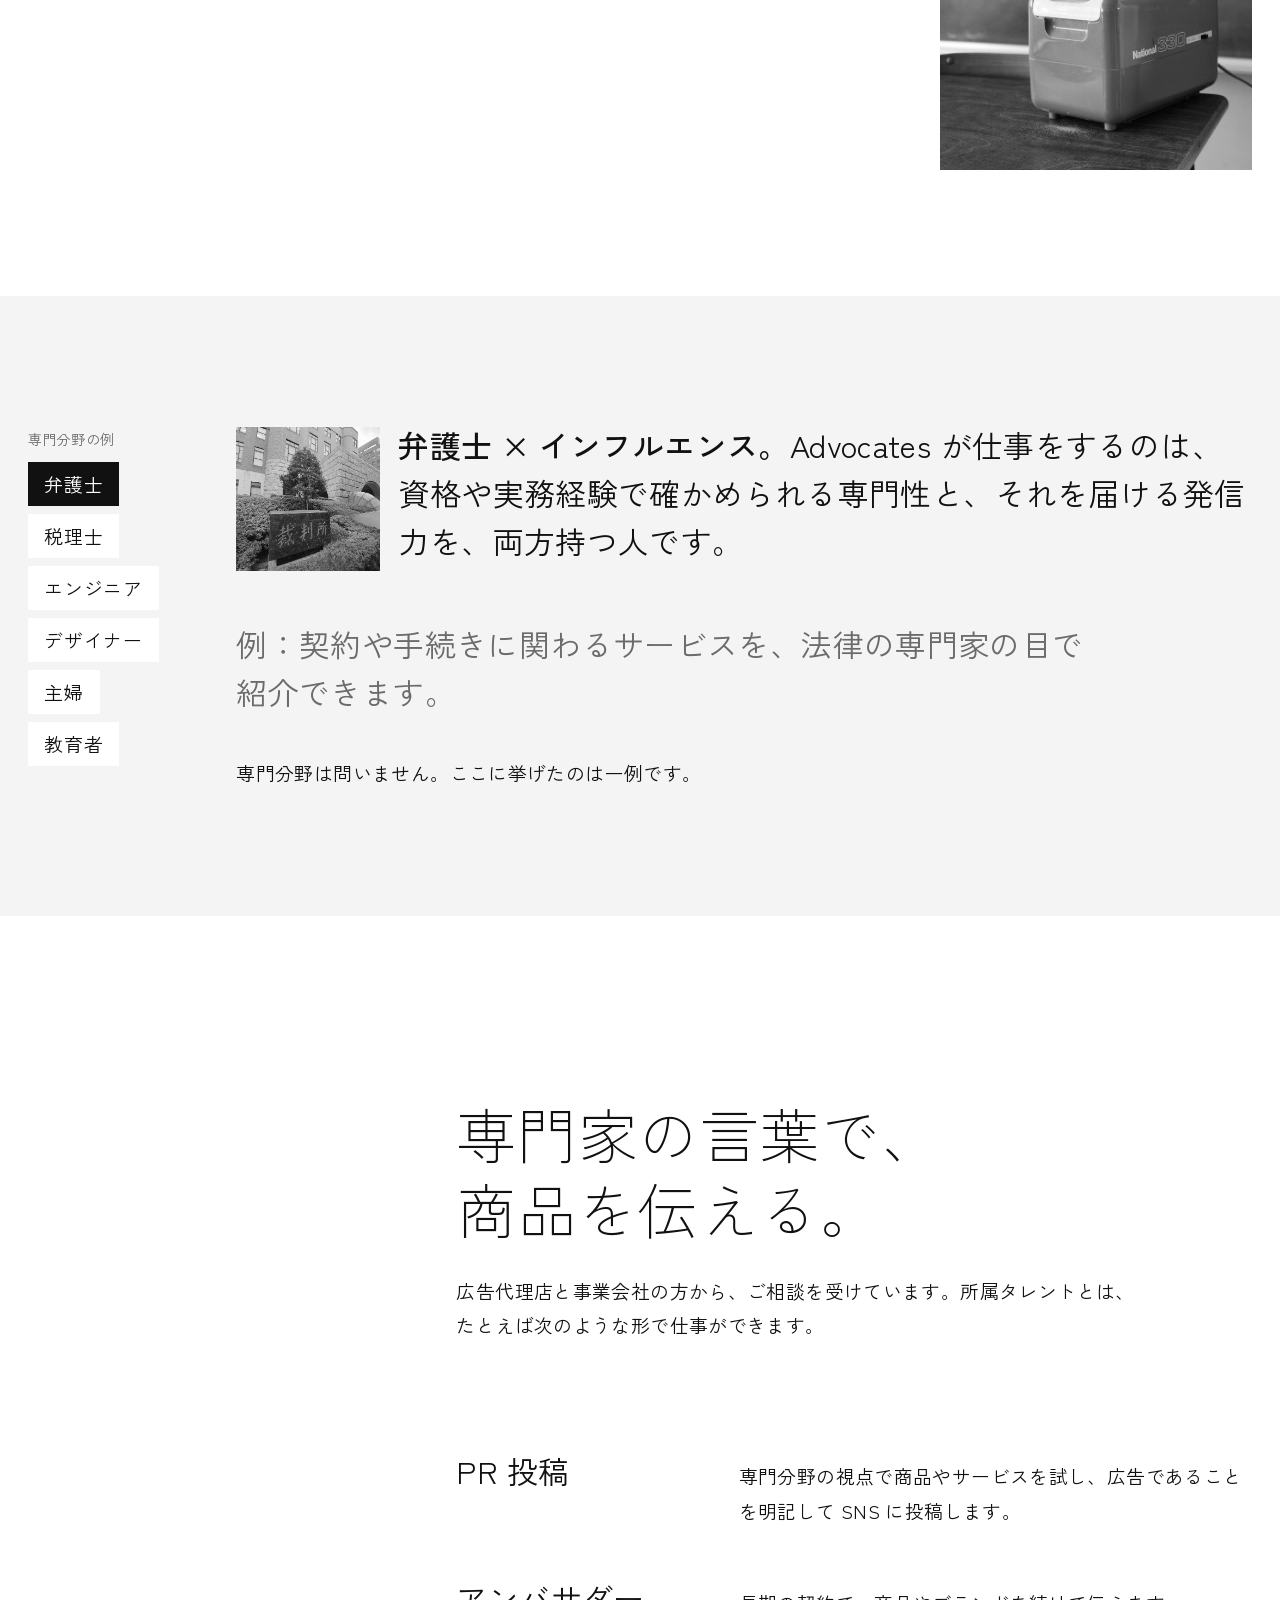
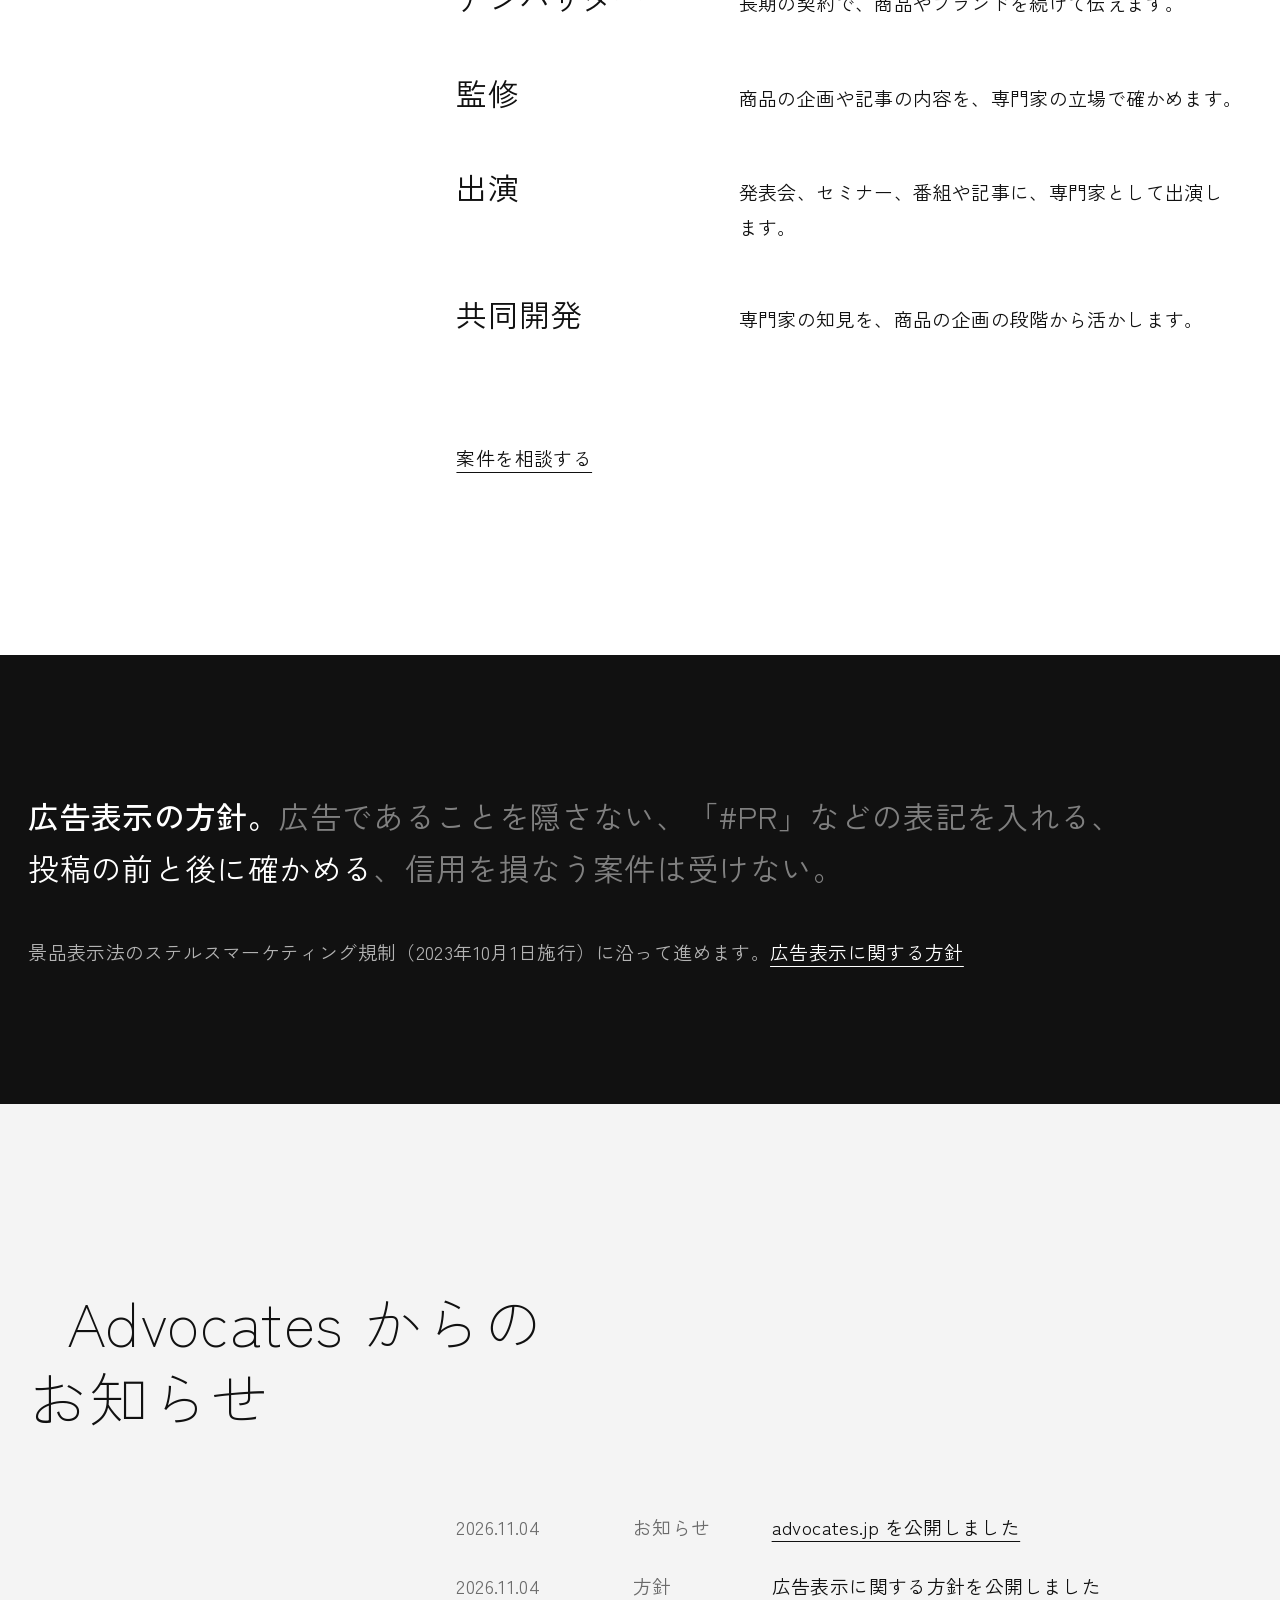
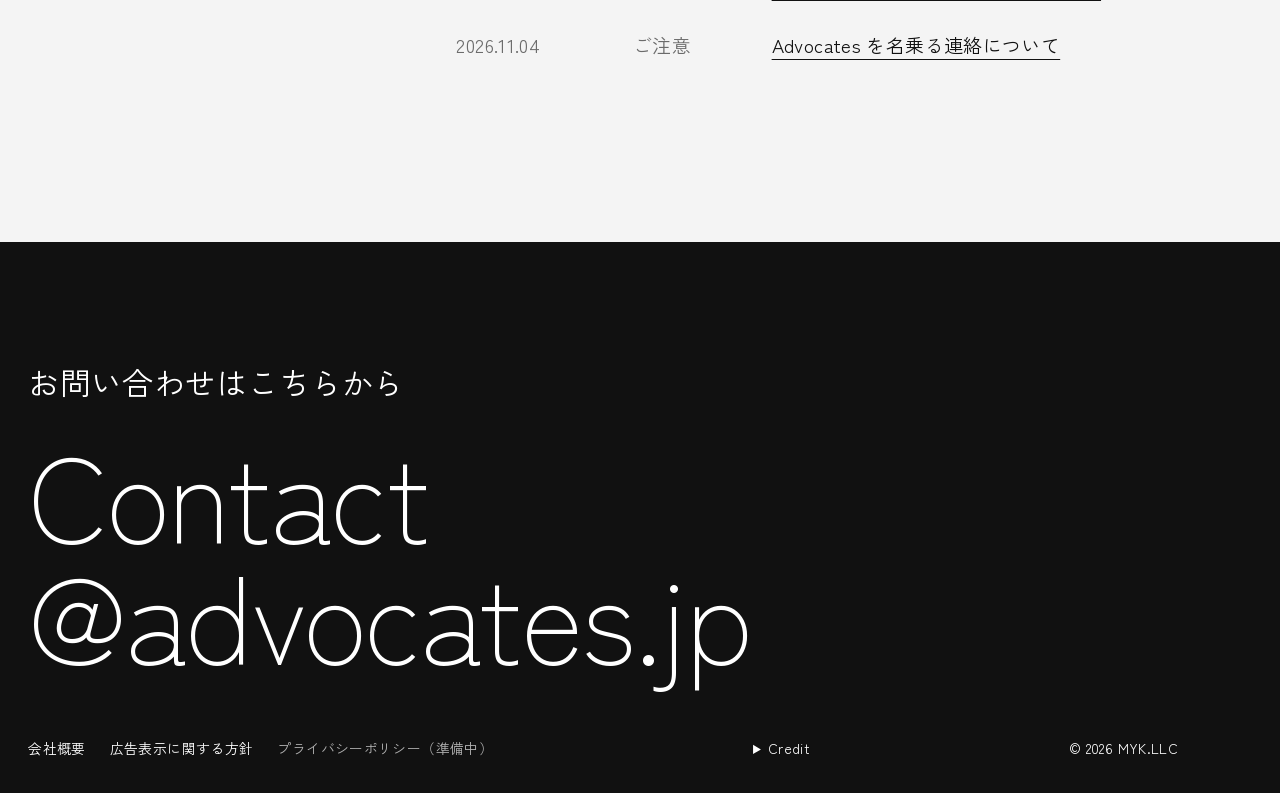
==== commit a30daf0a: "fix(site): footer links, captions, policy line breaks - footer lead and nav links drop the resting u" ====
--- a/site/index.html
+++ b/site/index.html
@@ -64,14 +64,12 @@
           <p class="lead">AI に聞けば、たいていの知識はすぐに手に入るようになりました。</p>
           <figure>
             <img src="assets/kodansha-typists-pg-232.jpg" width="1400" height="876" alt="窓辺に並んでタイプライターに向かう女性たち" loading="lazy" decoding="async">
-            <figcaption class="caption">邦文タイプライターに向かう人たち（戦前の日本）</figcaption>
           </figure>
         </div>
         <div class="belief-step belief-step--a" data-reveal>
           <p class="lead">同じ情報が行き渡るほど、受け取る人は、その言葉を誰が、どんな経験にもとづいて伝えているかを手がかりにします。</p>
           <figure>
             <img src="assets/soroban-japanese-abacus-8150570757.jpg" width="1400" height="933" alt="カウンターに置かれたそろばん" loading="lazy" decoding="async">
-            <figcaption class="caption">そろばん</figcaption>
           </figure>
         </div>
         <div class="belief-step belief-step--c" data-reveal>
@@ -79,7 +77,6 @@
           <p class="lead">Advocates は、その「誰が」を担う人と仕事をします。</p>
           <figure>
             <img src="assets/heiwa-elementary-school-27.jpg" width="1024" height="680" alt="黒板の前で黒板消しクリーナーを使う手" loading="lazy" decoding="async">
-            <figcaption class="caption">小学校の黒板</figcaption>
           </figure>
         </div>
       </div>
@@ -139,8 +136,8 @@
   <section class="policy" id="policy" data-ink="#ffffff" data-ground="#111111" aria-labelledby="policy-title">
     <div class="wrap">
       <h2 class="sr-only" id="policy-title">広告表示の方針</h2>
-      <p class="policy-sentence" data-reveal><span class="policy-open">広告表示の方針。</span><span class="policy-item">広告であることを隠さない</span>、<span class="policy-item">「#PR」などの表記を入れる</span>、<span class="policy-item">投稿の前と後に確かめる</span>、<span class="policy-item">信用を損なう案件は受けない</span>。</p>
-      <p class="policy-note" data-reveal>景品表示法のステルスマーケティング規制（2023年10月1日施行）に沿って進めます。<a class="link-plain" href="ad-policy.html">広告表示に関する方針</a></p>
+      <p class="policy-sentence" data-reveal><span class="policy-open">広告表示の方針。</span><wbr><span class="policy-item">広告であることを<wbr>隠さない</span>、<wbr><span class="policy-item">「#PR」&#8288;などの<wbr>表記を入れる</span>、<wbr><span class="policy-item">投稿の前と後に<wbr>確かめる</span>、<wbr><span class="policy-item">信用を損なう<wbr>案件は受けない</span>。</p>
+      <p class="policy-note" data-reveal>景品表示法の<wbr>ステルスマーケティング規制<wbr>（2023年10月1日施行）に<wbr>沿って<wbr>進めます。<wbr><a class="link-plain" href="ad-policy.html">広告表示に関する方針</a></p>
     </div>
   </section>
 
@@ -177,12 +174,12 @@
   <a class="footer-mail" href="mailto:Contact@advocates.jp?subject=Advocates%20%E3%81%B8%E3%81%AE%E3%81%94%E7%9B%B8%E8%AB%87&amp;body=%E3%81%94%E7%9B%B8%E8%AB%87%E3%81%AE%E7%A8%AE%E9%A1%9E%EF%BC%88%E6%89%80%E5%B1%9E%EF%BC%8F%E6%A1%88%E4%BB%B6%EF%BC%8FPR%EF%BC%8F%E5%8F%96%E6%9D%90%E3%83%BB%E3%81%9D%E3%81%AE%E4%BB%96%EF%BC%89%EF%BC%9A%0D%0A%E3%81%8A%E5%90%8D%E5%89%8D%EF%BC%9A%0D%0A%E4%BC%9A%E7%A4%BE%E5%90%8D%E3%83%BB%E9%83%A8%E7%BD%B2%EF%BC%88%E4%BC%81%E6%A5%AD%E3%81%AE%E6%96%B9%EF%BC%89%EF%BC%9A%0D%0A%E6%B4%BB%E5%8B%95%E5%90%8D%E3%83%BB%E4%B8%BB%E3%81%AA%20SNS%20%E3%82%A2%E3%82%AB%E3%82%A6%E3%83%B3%E3%83%88%EF%BC%88%E6%89%80%E5%B1%9E%E3%81%AE%E3%81%94%E7%9B%B8%E8%AB%87%EF%BC%89%EF%BC%9A%0D%0A%E3%81%94%E7%9B%B8%E8%AB%87%E3%81%AE%E5%86%85%E5%AE%B9%EF%BC%9A%0D%0A"><span class="footer-mail-lead">お問い合わせはこちらから</span> <span class="footer-mail-address">Contact<span class="at">@advocates.jp</span></span></a>
   <div class="footer-meta">
     <nav aria-label="会社情報">
-      <a class="link-plain" href="company.html">会社概要</a>
-      <a class="link-plain" href="ad-policy.html">広告表示に関する方針</a>
+      <a href="company.html">会社概要</a>
+      <a href="ad-policy.html">広告表示に関する方針</a>
       <span class="pending">プライバシーポリシー（準備中）</span>
     </nav>
     <details class="credits">
-      <summary>写真のクレジット</summary>
+      <summary>Credit</summary>
       <p>写真：<a href="https://commons.wikimedia.org/w/index.php?curid=120932162">「横浜裁判所 2」</a> Syced（<a href="https://creativecommons.org/publicdomain/zero/1.0/">CC0</a>、Wikimedia Commons）、<a href="https://commons.wikimedia.org/w/index.php?curid=24849946">「Soroban (japanese abacus)」</a> Paul Keller（<a href="https://creativecommons.org/licenses/by/2.0/">CC BY 2.0</a>、Wikimedia Commons）、<a href="https://commons.wikimedia.org/wiki/File:Keyboard-of-Japanese-language.jpg">「Keyboard-of-Japanese-language」</a> LERK（<a href="https://creativecommons.org/licenses/by/2.5/">CC BY 2.5</a>、Wikimedia Commons）、<a href="https://www.flickr.com/photos/21051491@N02/3211575030">「Japanese marker pens」</a> qubodup（<a href="https://creativecommons.org/licenses/by/2.0/">CC BY 2.0</a>、Flickr）、<a href="https://commons.wikimedia.org/wiki/File:Kitchen_in_Showa_era_2024-12-22.jpg">「Kitchen in Showa era」</a> Asanagi（<a href="https://creativecommons.org/publicdomain/zero/1.0/">CC0</a>、Wikimedia Commons）、<a href="https://www.flickr.com/photos/25766289@N00/3897888159">「Heiwa elementary school 平和小学校 _27」</a> ajari（<a href="https://creativecommons.org/licenses/by/2.0/">CC BY 2.0</a>、Flickr）、<a href="https://commons.wikimedia.org/wiki/File:Kodansha_Typists_(pg_232).jpg">「Kodansha Typists」</a> Noma, Seiji（パブリックドメイン、Wikimedia Commons）。いずれも白黒への変換、切り抜き、縮小をしています。</p>
     </details>
     <p>© 2026 MYK.LLC</p>
--- a/site/styles.css
+++ b/site/styles.css
@@ -83,8 +83,8 @@
 .site-header { position: fixed; inset: 0 0 auto 0; z-index: 10; display: flex; align-items: center; gap: clamp(1rem, 2.5vw, 2.5rem); min-height: 4.5rem; padding: 0.75rem var(--margin); background: var(--header-ground, var(--bg)); color: var(--header-ink, var(--ink)); transition: background-color var(--t-ui) ease, color var(--t-ui) ease; }
 .wordmark { margin-right: auto; font-family: var(--font-display); font-weight: 300; font-size: var(--step-lead); line-height: 1; letter-spacing: -0.01em; text-decoration: none; }
 .site-nav { display: flex; gap: clamp(1rem, 2vw, 2rem); }
-.site-nav a, .menu-panel a { text-decoration: underline; text-decoration-color: transparent; text-decoration-thickness: 1px; text-underline-offset: 0.4em; transition: text-decoration-color var(--t-hover) ease, text-underline-offset var(--t-hover) var(--ease-out); }
-.site-nav a:hover, .site-nav a:focus-visible { text-decoration-color: currentColor; text-underline-offset: 0.25em; }
+.site-nav a, .menu-panel a, .footer-meta nav a { text-decoration: underline; text-decoration-color: transparent; text-decoration-thickness: 1px; text-underline-offset: 0.4em; transition: text-decoration-color var(--t-hover) ease, text-underline-offset var(--t-hover) var(--ease-out); }
+.site-nav a:hover, .site-nav a:focus-visible, .footer-meta nav a:hover, .footer-meta nav a:focus-visible { text-decoration-color: currentColor; text-underline-offset: 0.25em; }
 .menu { display: none; position: relative; order: 2; }
 .site-header .button { order: 1; }
 .menu summary { list-style: none; cursor: pointer; min-width: 2.75rem; min-height: 2.75rem; display: flex; align-items: center; justify-content: center; }
@@ -125,7 +125,6 @@
 .belief-step--b img { aspect-ratio: 16 / 10; object-position: 50% 50%; }
 .belief-step--c figure { width: 52%; margin-left: auto; }
 .belief-step--c img { aspect-ratio: 1 / 1; object-position: 40% 55%; }
-.caption { margin-top: 0.5rem; font-size: var(--step-small); line-height: 1.6; color: var(--muted); }
 
 /* ---------- specialty: the blank, filled ---------- */
 .specialty { background: var(--surface); padding-block: calc(var(--section) * 0.7); }
@@ -158,14 +157,14 @@
 
 /* ---------- policy: the commitments as one sentence, on the dark field ---------- */
 .policy { background: var(--field-1); color: var(--field-1-ink); padding-block: calc(var(--section) * 0.75); }
-.policy-sentence { max-width: 40em; font-size: var(--step-lead); line-height: 1.7; font-feature-settings: "palt"; }
+.policy-sentence { max-width: 40em; font-size: var(--step-lead); line-height: 1.7; font-feature-settings: "palt"; word-break: keep-all; }
 .policy-open { font-weight: 500; }
 .js .policy-sentence { color: #808080; }
 .js .policy-open { color: var(--field-1-ink); }
 .policy-item { transition: color 400ms ease; }
 .js .policy-item.is-lit { color: var(--field-1-ink); }
-.policy-note { margin-top: 2.5rem; color: var(--field-1-muted); }
-.policy-note a { margin-left: 0.5em; color: var(--field-1-ink); }
+.policy-note { margin-top: 2.5rem; max-width: none; color: var(--field-1-muted); word-break: keep-all; }
+.policy-note a { color: var(--field-1-ink); }
 
 /* ---------- news: the list hangs from the companies axis; a title opens its text ---------- */
 .news { background: var(--surface); padding-block: var(--section); row-gap: clamp(3rem, 6vw, 5rem); }
@@ -182,12 +181,13 @@
 /* ---------- footer: the address is the headline ---------- */
 .footer { display: grid; gap: clamp(2.5rem, 5vw, 4rem); padding: clamp(5rem, 9vw, 8rem) var(--margin) 2rem; background: var(--field-1); color: var(--field-1-ink); }
 .footer-mail { justify-self: start; display: grid; gap: clamp(1rem, 2vw, 1.75rem); text-decoration: none; }
-.footer-mail-lead { font-size: var(--step-lead); line-height: 1.6; text-decoration: underline; text-decoration-thickness: 1px; text-underline-offset: 0.3em; transition: text-decoration-thickness var(--t-hover) ease, text-underline-offset var(--t-hover) ease; }
+.footer-mail-lead { font-size: var(--step-lead); line-height: 1.6; }
 .footer-mail-address { font-family: var(--font-display); font-weight: 100; font-size: var(--step-display); line-height: 1; letter-spacing: -0.02em; white-space: nowrap; }
 .footer-mail-address .at { display: block; }
 @media (hover: hover) and (pointer: fine) {
-  .footer-mail:hover .footer-mail-lead { text-decoration-thickness: 2px; text-underline-offset: 0.2em; }
-  .footer-mail:hover .footer-mail-address { text-decoration: underline; text-decoration-thickness: 2px; text-underline-offset: 0.12em; }
+  .footer-mail:hover > span { text-decoration: underline; text-decoration-thickness: 2px; }
+  .footer-mail:hover .footer-mail-lead { text-underline-offset: 0.3em; }
+  .footer-mail:hover .footer-mail-address { text-underline-offset: 0.12em; }
 }
 .footer-meta { display: flex; flex-wrap: wrap; justify-content: space-between; align-items: baseline; gap: 1rem 2rem; padding-right: calc(3rem + var(--gutter)); font-size: var(--step-small); line-height: 1.7; }
 .footer-meta nav { display: flex; flex-wrap: wrap; gap: 0.5rem 1.5rem; }
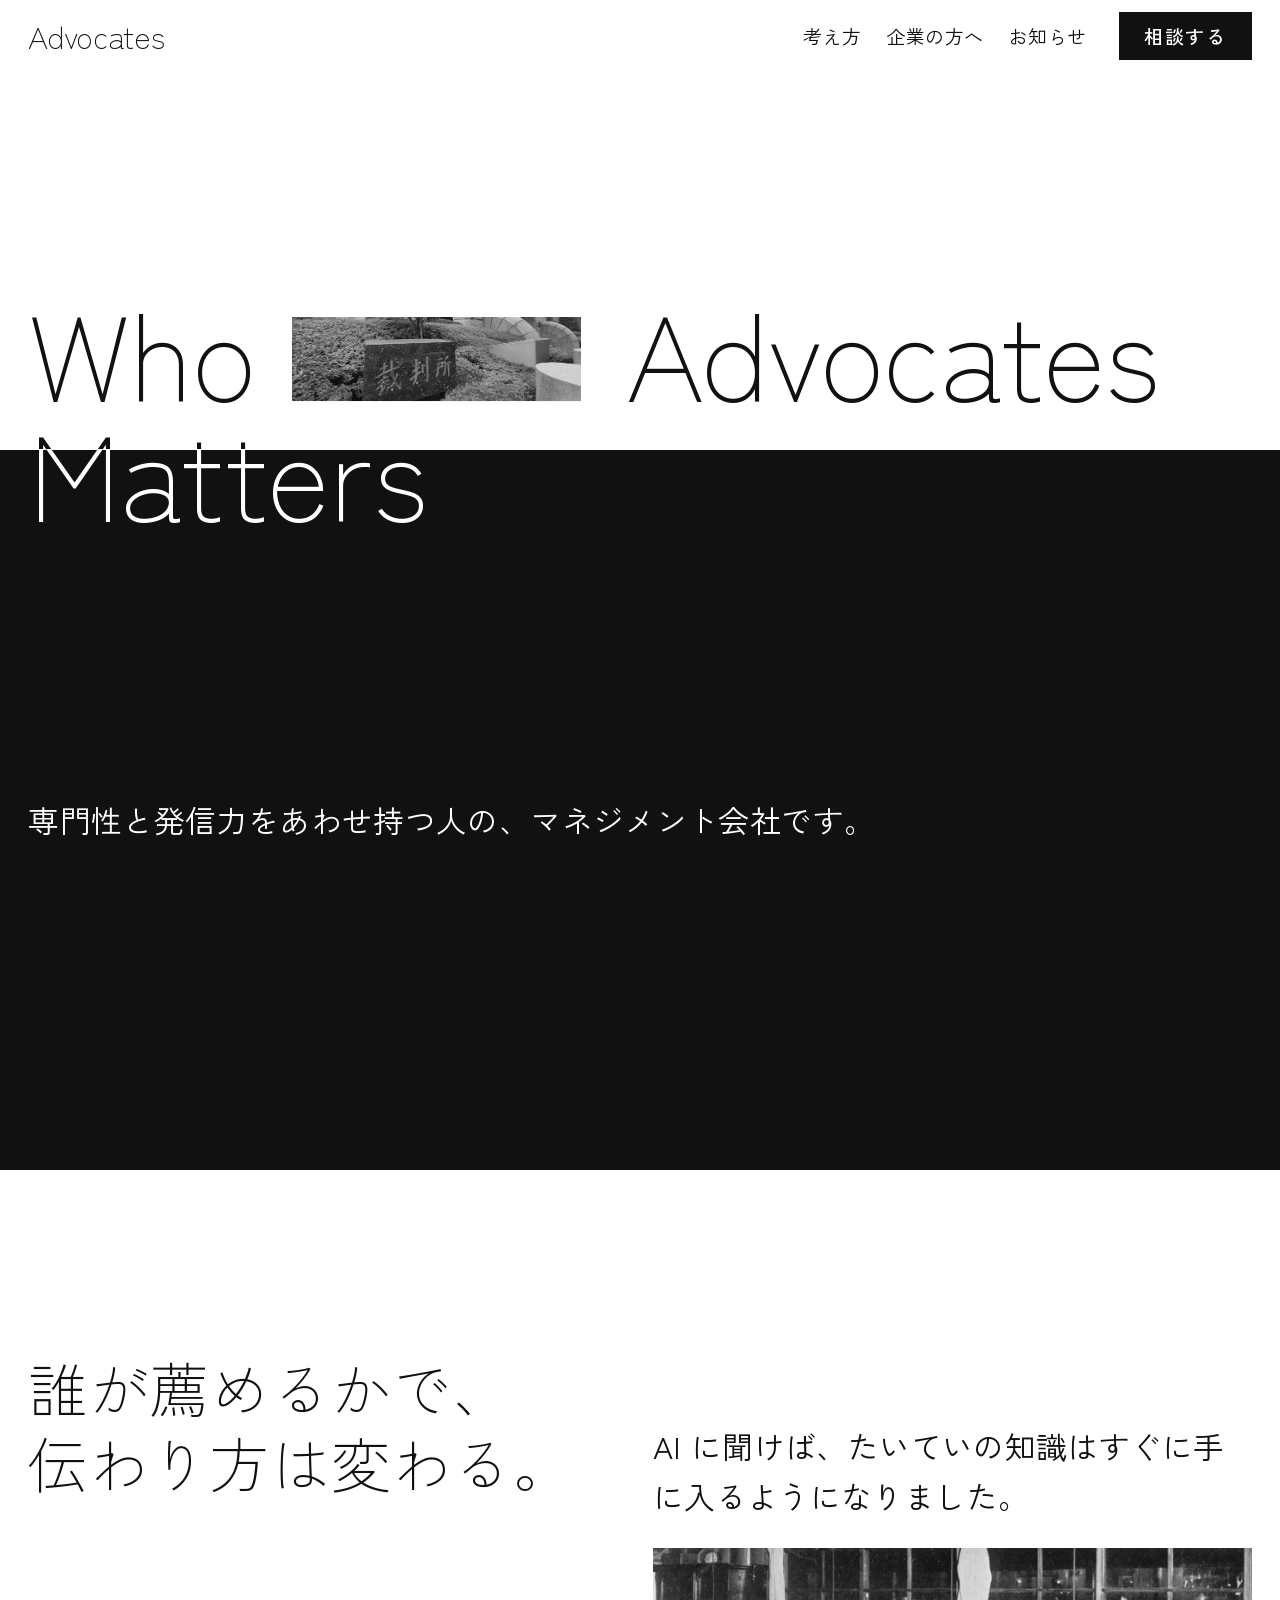
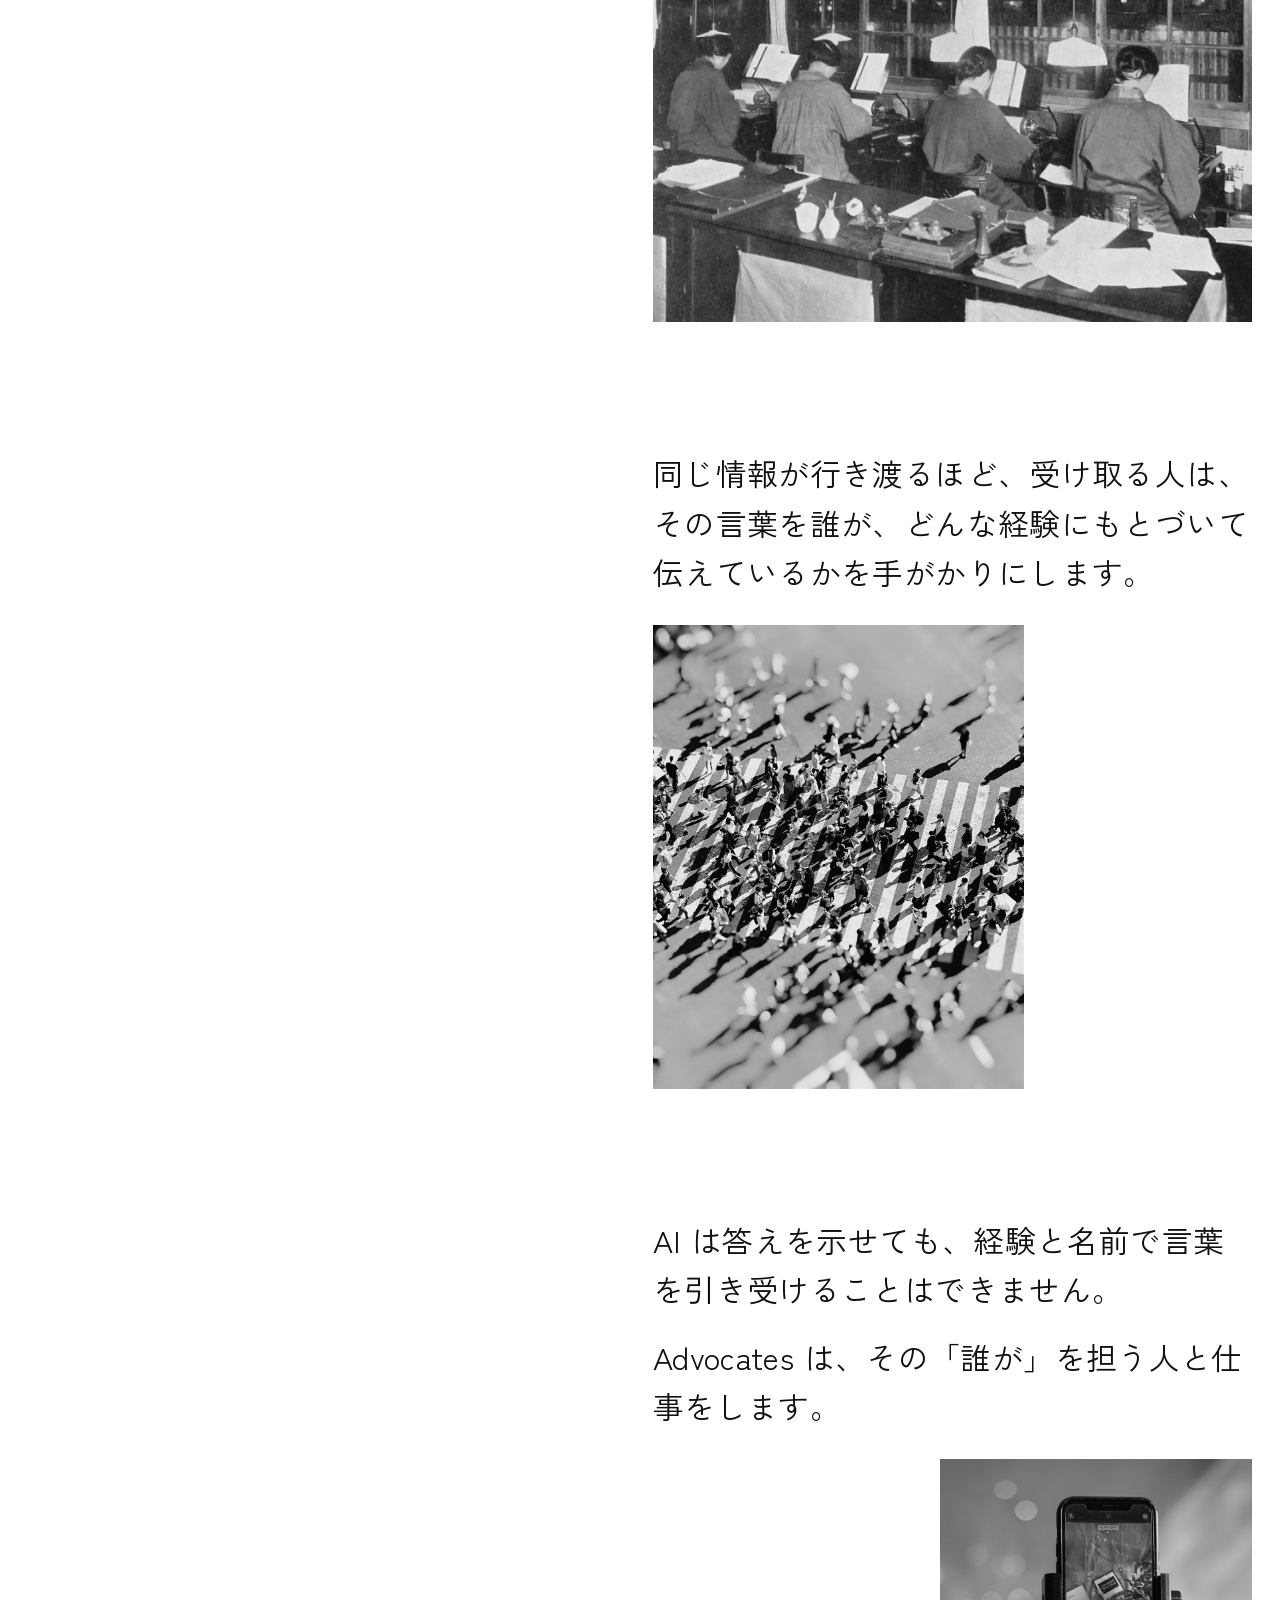
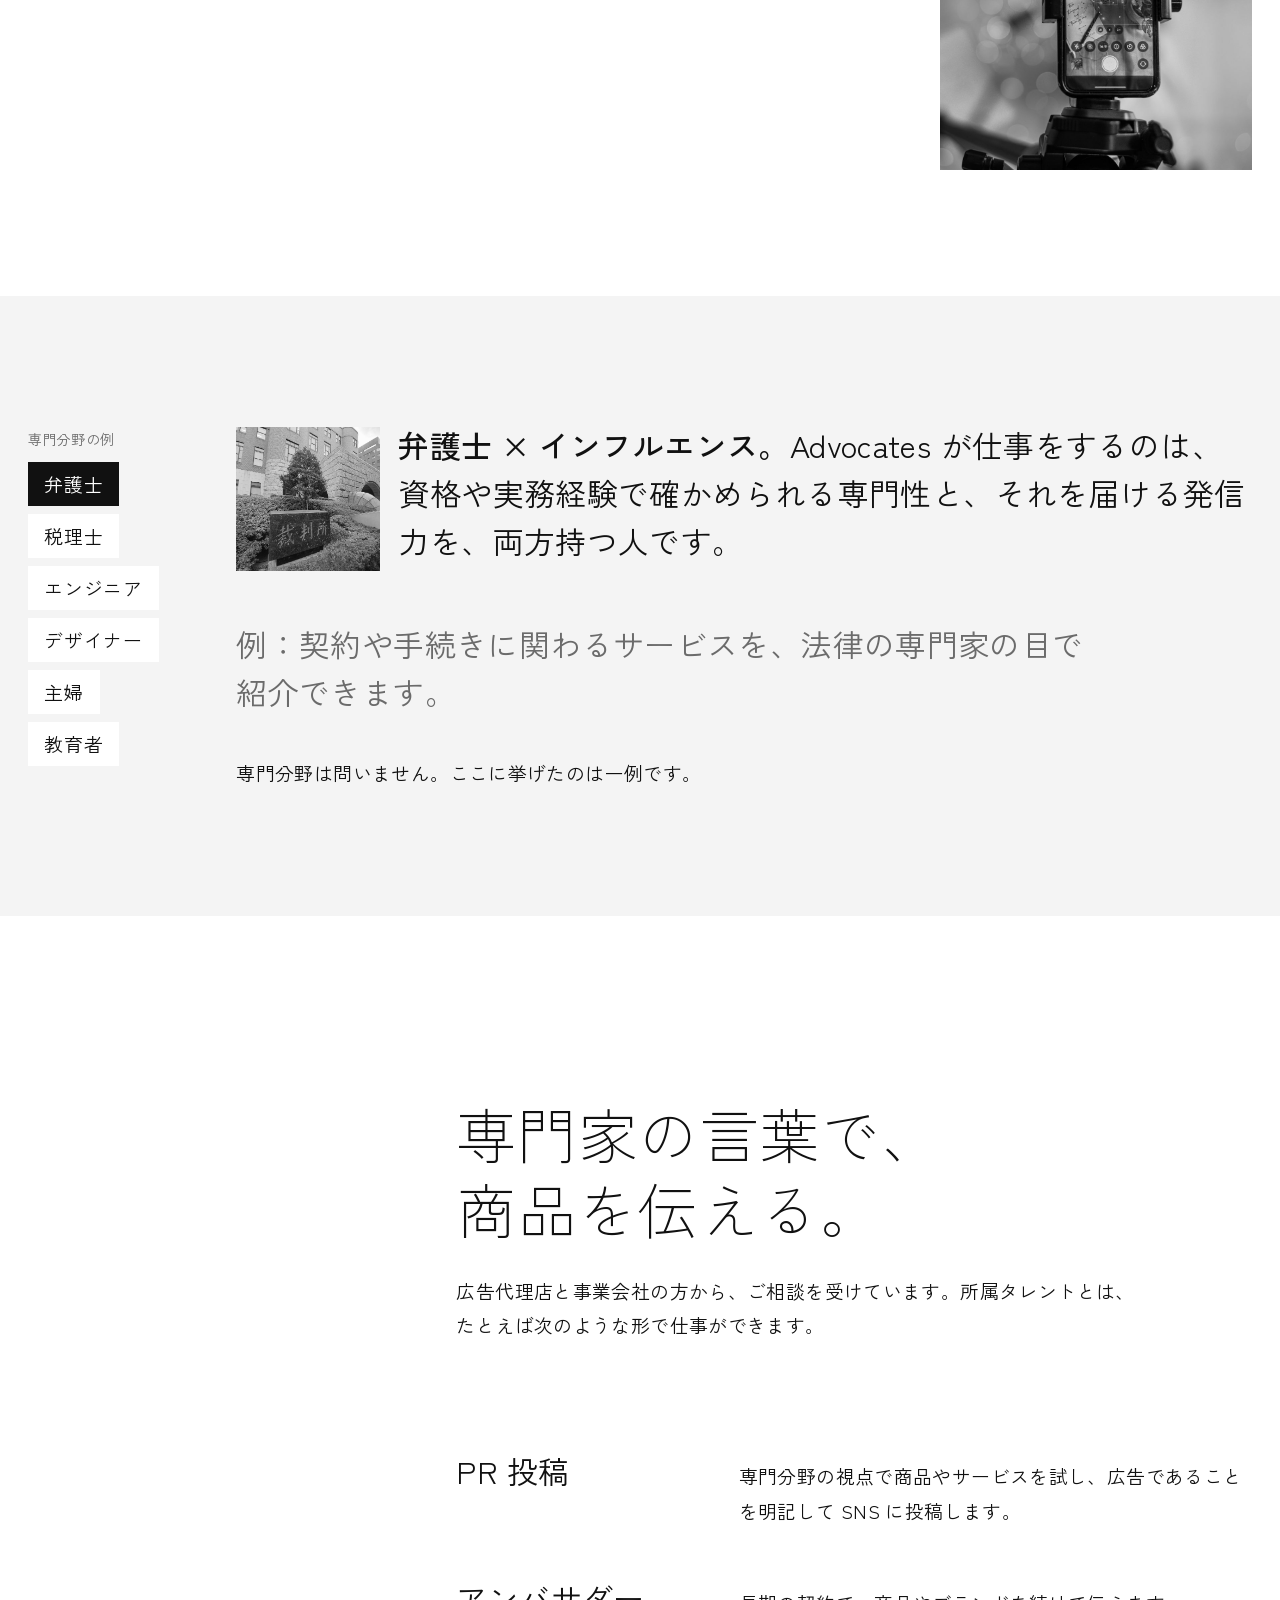
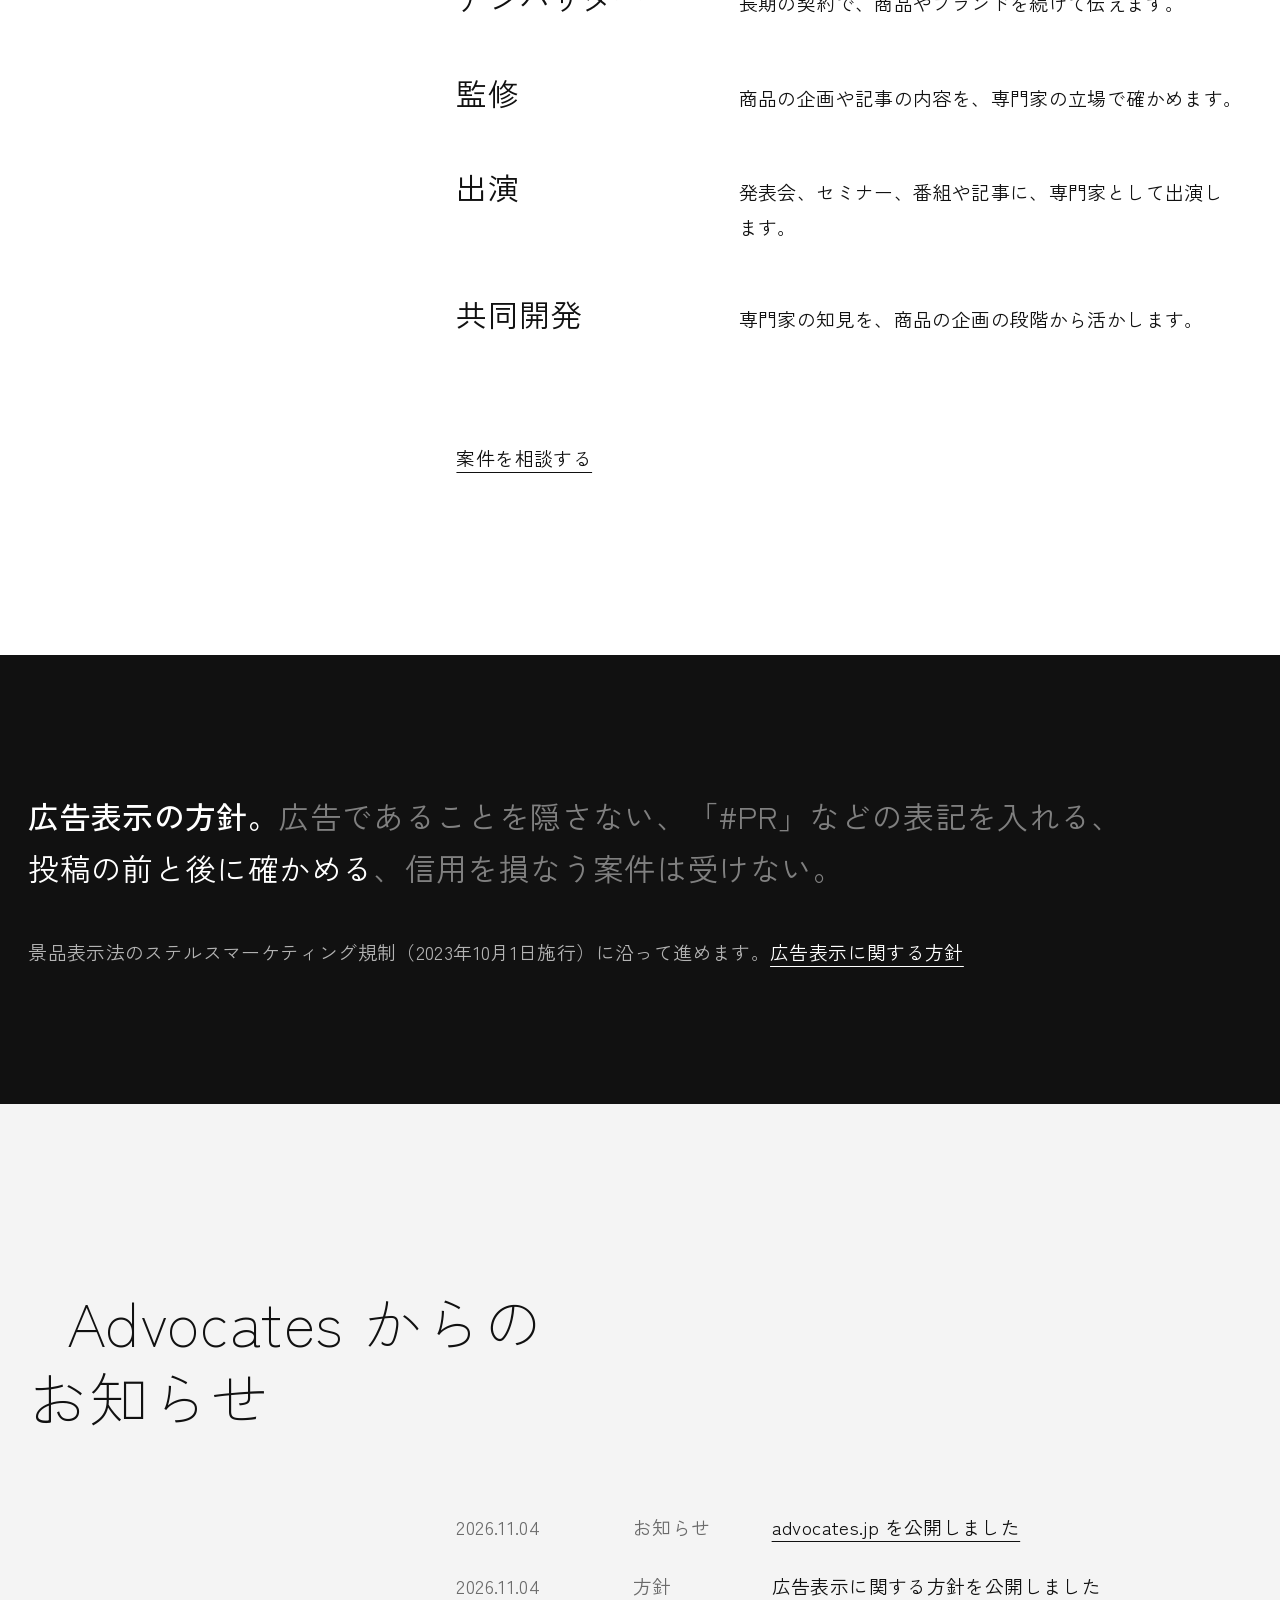
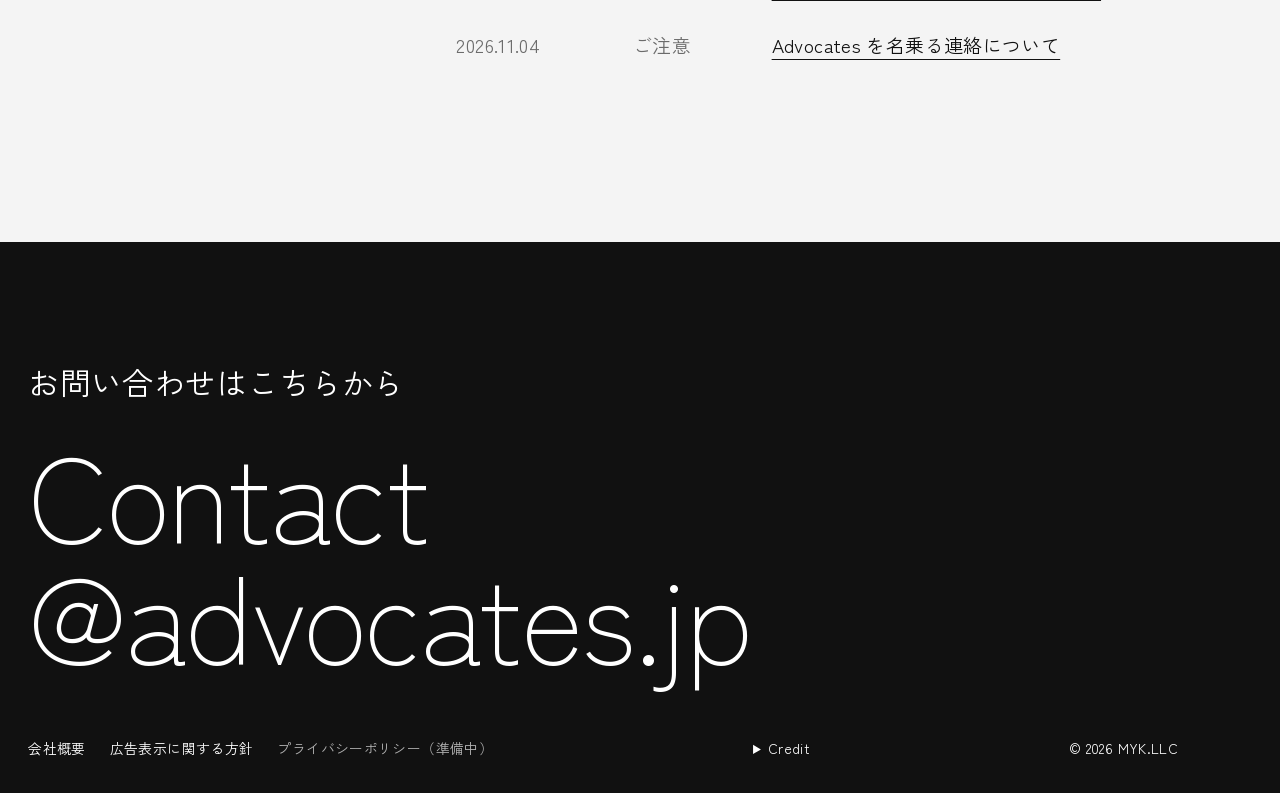
==== commit 7812be82: "feat(site): replace abacus and blackboard photos Photos now match the sentence beside them instead o" ====
--- a/site/index.html
+++ b/site/index.html
@@ -43,7 +43,7 @@
     <div class="hero-field hero-field--ink" data-ink="#ffffff" data-ground="#111111"></div>
     <h1 class="hero-title" id="hero-title">
       <span class="hero-copy hero-copy--paper">
-        <span class="line line-1"><span class="w-who">Who</span> <span class="slot" aria-hidden="true"><img class="is-on" src="assets/keyboard-of-japanese-language.jpg" width="1400" height="1050" alt="" style="object-position: 50% 55%" fetchpriority="high"><img src="assets/soroban-japanese-abacus-8150570757.jpg" width="1400" height="933" alt="" style="object-position: 62% 48%"><img src="assets/yokohama-court.jpg" width="1400" height="1050" alt="" style="object-position: 30% 78%"><img src="assets/japanese-marker-pens.jpg" width="1024" height="768" alt="" style="object-position: 50% 45%"><img src="assets/heiwa-elementary-school-27.jpg" width="1024" height="680" alt="" style="object-position: 40% 55%"><img src="assets/kitchen-in-showa-era-2024-12-22.jpg" width="1050" height="1400" alt="" style="object-position: 50% 30%"></span> <span class="w-adv">Advocates</span></span>
+        <span class="line line-1"><span class="w-who">Who</span> <span class="slot" aria-hidden="true"><img class="is-on" src="assets/keyboard-of-japanese-language.jpg" width="1400" height="1050" alt="" style="object-position: 50% 55%" fetchpriority="high"><img src="assets/smartphone-calculator-on-reports.jpg" width="934" height="1400" alt="" style="object-position: 50% 52%"><img src="assets/yokohama-court.jpg" width="1400" height="1050" alt="" style="object-position: 30% 78%"><img src="assets/japanese-marker-pens.jpg" width="1024" height="768" alt="" style="object-position: 50% 45%"><img src="assets/child-writing-with-pencil.jpg" width="1400" height="934" alt="" style="object-position: 50% 38%"><img src="assets/kitchen-in-showa-era-2024-12-22.jpg" width="1050" height="1400" alt="" style="object-position: 50% 30%"></span> <span class="w-adv">Advocates</span></span>
         <span class="line">Matters</span>
       </span>
       <span class="hero-copy hero-copy--ink" aria-hidden="true">
@@ -69,14 +69,14 @@
         <div class="belief-step belief-step--a" data-reveal>
           <p class="lead">同じ情報が行き渡るほど、受け取る人は、その言葉を誰が、どんな経験にもとづいて伝えているかを手がかりにします。</p>
           <figure>
-            <img src="assets/soroban-japanese-abacus-8150570757.jpg" width="1400" height="933" alt="カウンターに置かれたそろばん" loading="lazy" decoding="async">
+            <img src="assets/crowd-crossing-from-above.jpg" width="1118" height="1400" alt="上から見た、横断歩道を渡る大勢の人" loading="lazy" decoding="async">
           </figure>
         </div>
         <div class="belief-step belief-step--c" data-reveal>
           <p class="lead">AI は答えを示せても、経験と名前で言葉を引き受けることはできません。</p>
           <p class="lead">Advocates は、その「誰が」を担う人と仕事をします。</p>
           <figure>
-            <img src="assets/heiwa-elementary-school-27.jpg" width="1024" height="680" alt="黒板の前で黒板消しクリーナーを使う手" loading="lazy" decoding="async">
+            <img src="assets/smartphone-on-tripod-recording.jpg" width="1400" height="934" alt="三脚に固定され、撮影中の画面を映すスマートフォン" loading="lazy" decoding="async">
           </figure>
         </div>
       </div>
@@ -90,11 +90,11 @@
         <p class="picker-label small muted" id="picker-label">専門分野の例</p>
         <div class="chips" role="group" aria-labelledby="picker-label">
           <button type="button" class="chip" aria-pressed="true" data-who="弁護士" data-example="例：契約や手続きに関わるサービスを、法律の専門家の目で紹介できます。" data-src="assets/yokohama-court.jpg" data-w="1400" data-h="1050" data-pos="30% 75%" data-alt="「裁判所」と刻まれた石の看板">弁護士</button>
-          <button type="button" class="chip" aria-pressed="false" data-who="税理士" data-example="例：会計ソフトやお金のサービスを、数字を扱う専門家の目で紹介できます。" data-src="assets/soroban-japanese-abacus-8150570757.jpg" data-w="1400" data-h="933" data-pos="62% 48%" data-alt="カウンターに置かれたそろばん">税理士</button>
+          <button type="button" class="chip" aria-pressed="false" data-who="税理士" data-example="例：会計ソフトやお金のサービスを、数字を扱う専門家の目で紹介できます。" data-src="assets/smartphone-calculator-on-reports.jpg" data-w="934" data-h="1400" data-pos="50% 50%" data-alt="財務の資料の上に置かれた、電卓アプリを開いたスマートフォン">税理士</button>
           <button type="button" class="chip" aria-pressed="false" data-who="エンジニア" data-example="例：パソコンや開発ツールを、毎日使う人の基準で紹介できます。" data-src="assets/keyboard-of-japanese-language.jpg" data-w="1400" data-h="1050" data-pos="50% 55%" data-alt="かなが刻まれた日本語キーボード">エンジニア</button>
           <button type="button" class="chip" aria-pressed="false" data-who="デザイナー" data-example="例：画材やデザインツールを、作る人の目で紹介できます。" data-src="assets/japanese-marker-pens.jpg" data-w="1024" data-h="768" data-pos="50% 45%" data-alt="束になったマーカーペン">デザイナー</button>
           <button type="button" class="chip" aria-pressed="false" data-who="主婦" data-example="例：食品や家事の道具を、毎日の暮らしで使う人の基準で紹介できます。" data-src="assets/kitchen-in-showa-era-2024-12-22.jpg" data-w="1050" data-h="1400" data-pos="50% 30%" data-alt="昭和の台所を再現した展示">主婦</button>
-          <button type="button" class="chip" aria-pressed="false" data-who="教育者" data-example="例：教材や学習サービスを、教える現場を知る人の目で紹介できます。" data-src="assets/heiwa-elementary-school-27.jpg" data-w="1024" data-h="680" data-pos="40% 55%" data-alt="黒板の前で黒板消しクリーナーを使う手">教育者</button>
+          <button type="button" class="chip" aria-pressed="false" data-who="教育者" data-example="例：教材や学習サービスを、教える現場を知る人の目で紹介できます。" data-src="assets/child-writing-with-pencil.jpg" data-w="1400" data-h="934" data-pos="15% 50%" data-alt="鉛筆で字を書く子どもの手元">教育者</button>
         </div>
       </div>
       <div class="specialty-body">
@@ -180,7 +180,7 @@
     </nav>
     <details class="credits">
       <summary>Credit</summary>
-      <p>写真：<a href="https://commons.wikimedia.org/w/index.php?curid=120932162">「横浜裁判所 2」</a> Syced（<a href="https://creativecommons.org/publicdomain/zero/1.0/">CC0</a>、Wikimedia Commons）、<a href="https://commons.wikimedia.org/w/index.php?curid=24849946">「Soroban (japanese abacus)」</a> Paul Keller（<a href="https://creativecommons.org/licenses/by/2.0/">CC BY 2.0</a>、Wikimedia Commons）、<a href="https://commons.wikimedia.org/wiki/File:Keyboard-of-Japanese-language.jpg">「Keyboard-of-Japanese-language」</a> LERK（<a href="https://creativecommons.org/licenses/by/2.5/">CC BY 2.5</a>、Wikimedia Commons）、<a href="https://www.flickr.com/photos/21051491@N02/3211575030">「Japanese marker pens」</a> qubodup（<a href="https://creativecommons.org/licenses/by/2.0/">CC BY 2.0</a>、Flickr）、<a href="https://commons.wikimedia.org/wiki/File:Kitchen_in_Showa_era_2024-12-22.jpg">「Kitchen in Showa era」</a> Asanagi（<a href="https://creativecommons.org/publicdomain/zero/1.0/">CC0</a>、Wikimedia Commons）、<a href="https://www.flickr.com/photos/25766289@N00/3897888159">「Heiwa elementary school 平和小学校 _27」</a> ajari（<a href="https://creativecommons.org/licenses/by/2.0/">CC BY 2.0</a>、Flickr）、<a href="https://commons.wikimedia.org/wiki/File:Kodansha_Typists_(pg_232).jpg">「Kodansha Typists」</a> Noma, Seiji（パブリックドメイン、Wikimedia Commons）。いずれも白黒への変換、切り抜き、縮小をしています。</p>
+      <p>写真：<a href="https://commons.wikimedia.org/w/index.php?curid=120932162">「横浜裁判所 2」</a> Syced（<a href="https://creativecommons.org/publicdomain/zero/1.0/">CC0</a>、Wikimedia Commons）、<a href="https://commons.wikimedia.org/wiki/File:Keyboard-of-Japanese-language.jpg">「Keyboard-of-Japanese-language」</a> LERK（<a href="https://creativecommons.org/licenses/by/2.5/">CC BY 2.5</a>、Wikimedia Commons）、<a href="https://www.flickr.com/photos/21051491@N02/3211575030">「Japanese marker pens」</a> qubodup（<a href="https://creativecommons.org/licenses/by/2.0/">CC BY 2.0</a>、Flickr）、<a href="https://commons.wikimedia.org/wiki/File:Kitchen_in_Showa_era_2024-12-22.jpg">「Kitchen in Showa era」</a> Asanagi（<a href="https://creativecommons.org/publicdomain/zero/1.0/">CC0</a>、Wikimedia Commons）、<a href="https://commons.wikimedia.org/wiki/File:Kodansha_Typists_(pg_232).jpg">「Kodansha Typists」</a> Noma, Seiji（パブリックドメイン、Wikimedia Commons）、<a href="https://unsplash.com/photos/a-group-of-people-walking-across-a-street-MqvcfXmgHlE">Fahrul Azmi</a>、<a href="https://unsplash.com/photos/black-and-silver-camera-with-black-tripod-AJRZMx9XV7M">Mona Jain</a>、<a href="https://unsplash.com/photos/smartphone-calculator-app-on-financial-report-papers-4rTXOMv28VA">Jakub Żerdzicki</a>、<a href="https://unsplash.com/photos/person-sitting-and-writing-don-9N68zG9o9IY">Alexander Dummer</a>（<a href="https://unsplash.com/license">Unsplash License</a>、Unsplash）。いずれも白黒への変換、切り抜き、縮小をしています。</p>
     </details>
     <p>© 2026 MYK.LLC</p>
   </div>
--- a/site/styles.css
+++ b/site/styles.css
@@ -121,10 +121,10 @@
 .belief-step figure { margin-top: 1.75rem; }
 .belief-step img { width: 100%; object-fit: cover; }
 .belief-step--a figure { width: 62%; }
-.belief-step--a img { aspect-ratio: 4 / 5; object-position: 62% 50%; }
+.belief-step--a img { aspect-ratio: 4 / 5; object-position: 50% 50%; }
 .belief-step--b img { aspect-ratio: 16 / 10; object-position: 50% 50%; }
 .belief-step--c figure { width: 52%; margin-left: auto; }
-.belief-step--c img { aspect-ratio: 1 / 1; object-position: 40% 55%; }
+.belief-step--c img { aspect-ratio: 1 / 1; object-position: 88% 50%; }
 
 /* ---------- specialty: the blank, filled ---------- */
 .specialty { background: var(--surface); padding-block: calc(var(--section) * 0.7); }
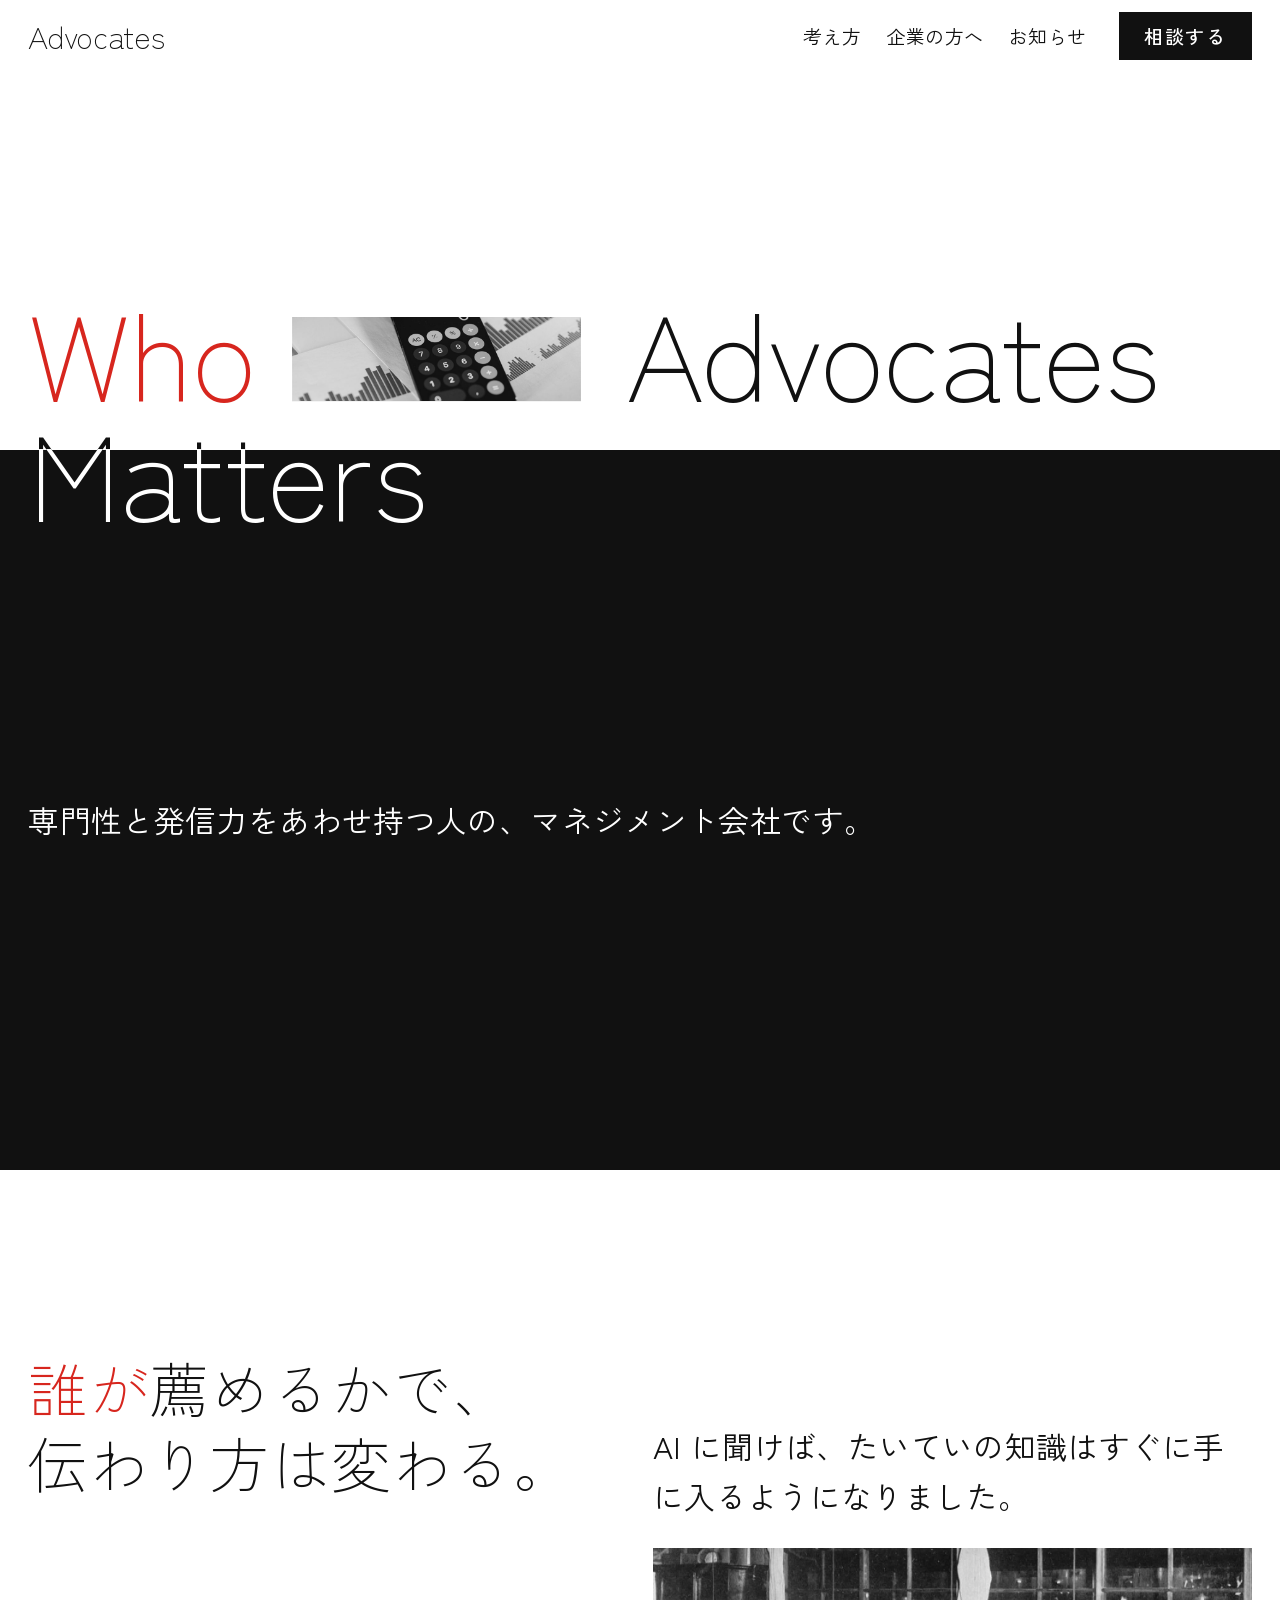
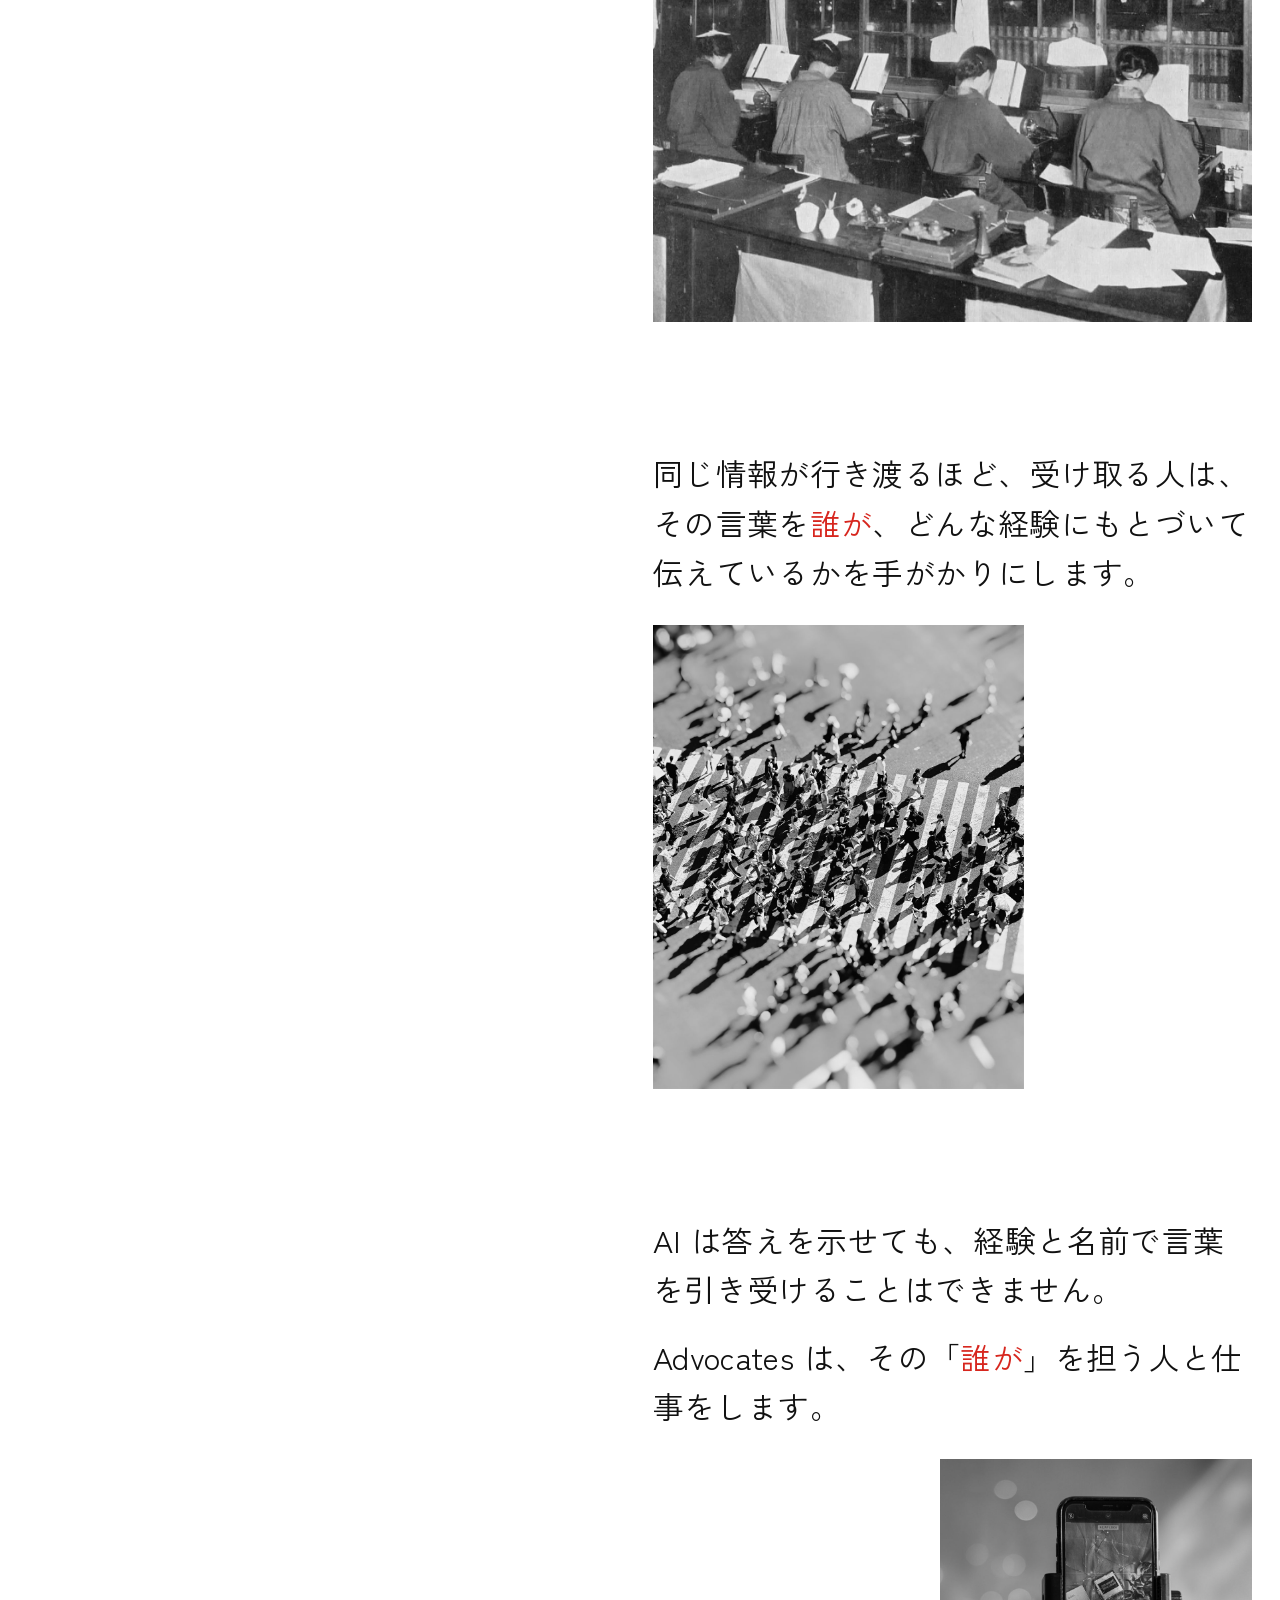
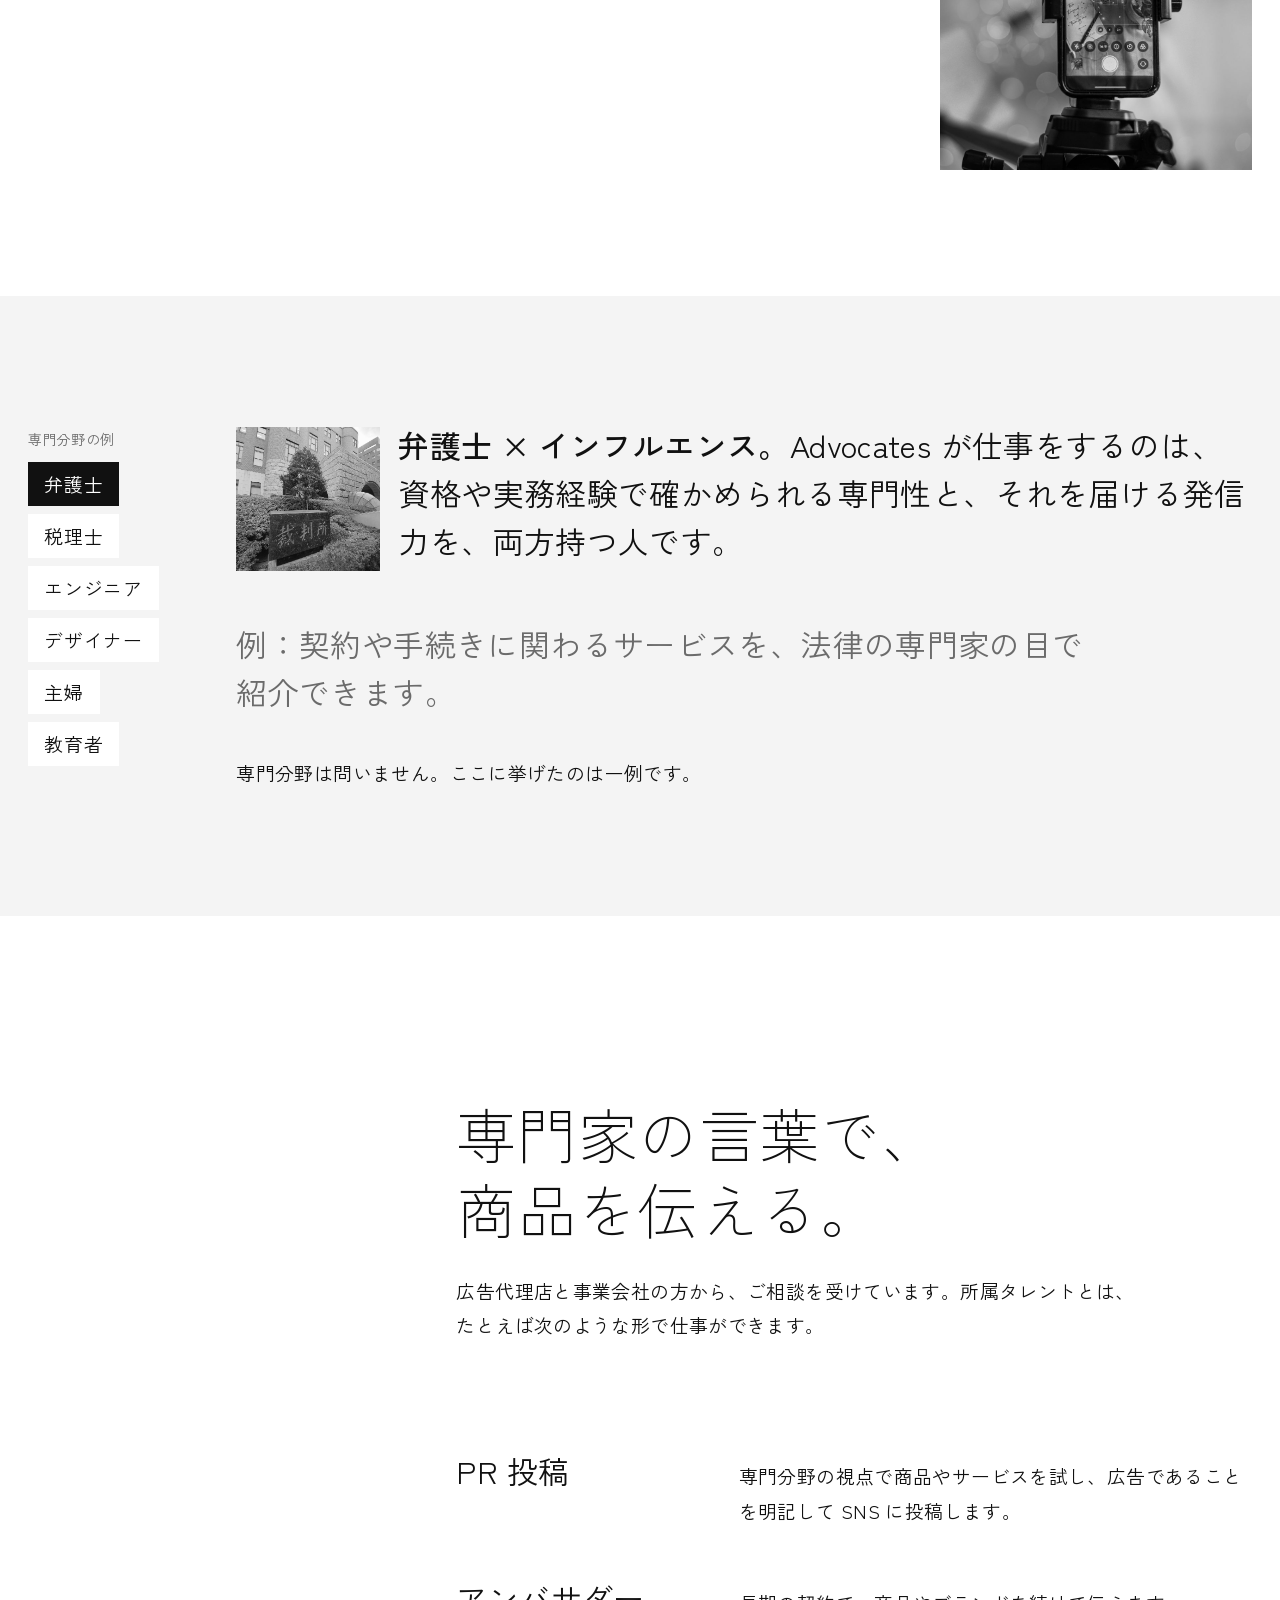
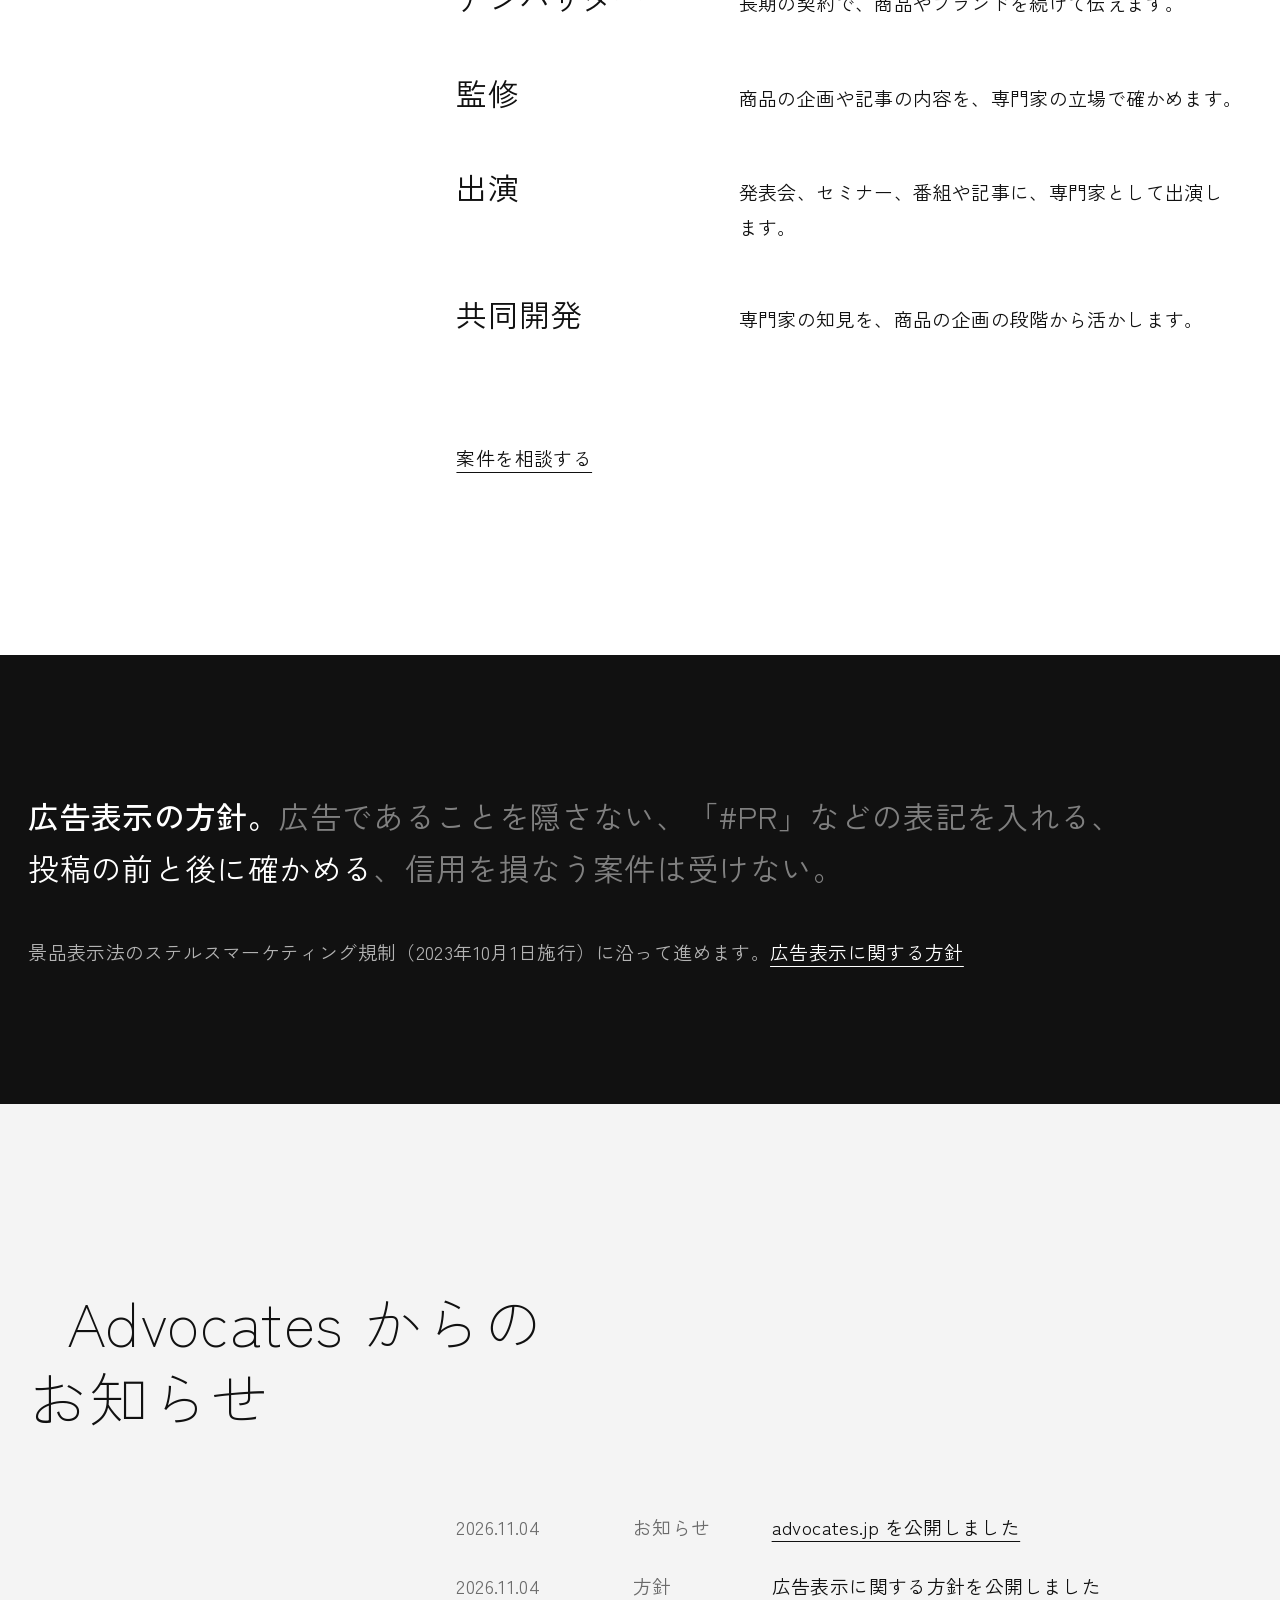
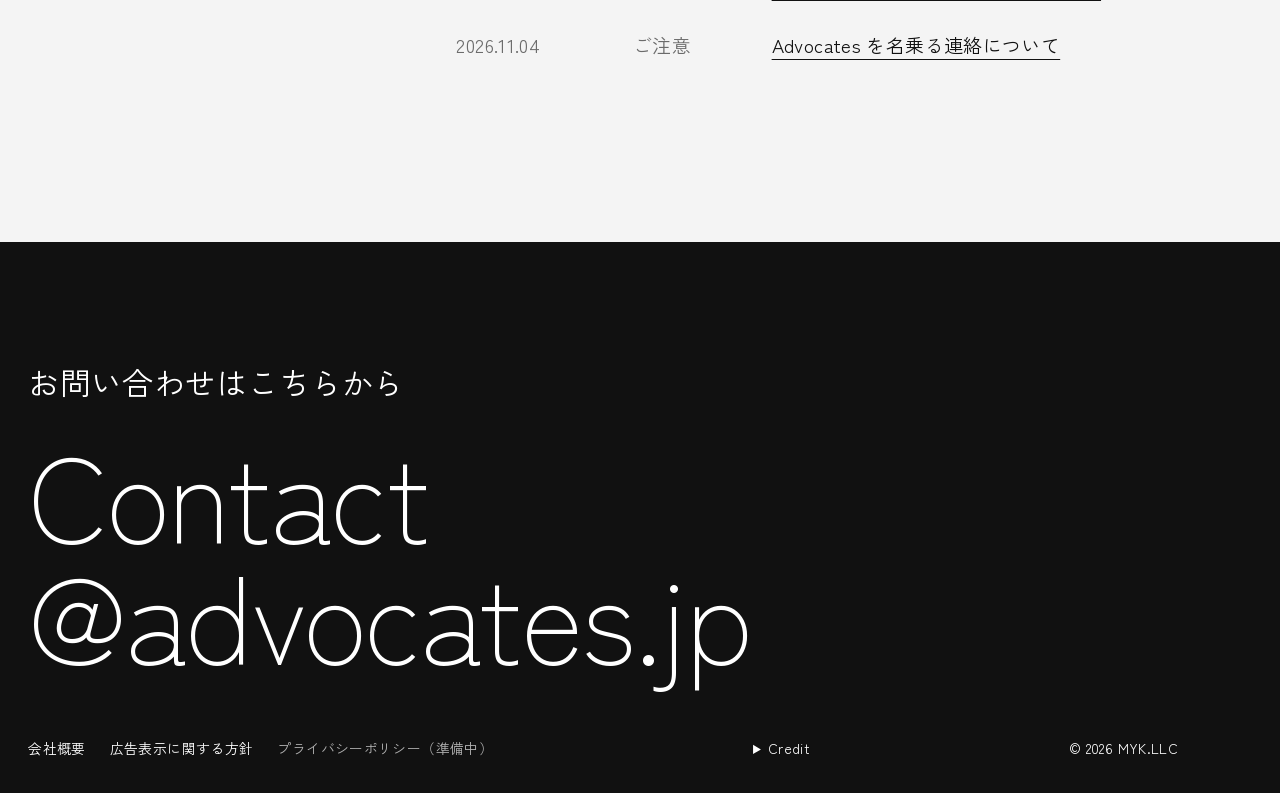
==== commit b77d37f0: "feat(site): highlight Who and 誰が in red The belief turns on who speaks, so the word carries the one " ====
--- a/site/index.html
+++ b/site/index.html
@@ -57,7 +57,7 @@
   <section class="belief" id="belief" data-ink="#111111" data-ground="#ffffff" aria-labelledby="belief-title">
     <div class="wrap grid belief-grid">
       <div class="belief-pin">
-        <h2 class="head" id="belief-title">誰が薦めるかで、<br>伝わり方は変わる。</h2>
+        <h2 class="head" id="belief-title"><span class="w-who">誰が</span>薦めるかで、<br>伝わり方は変わる。</h2>
       </div>
       <div class="belief-steps">
         <div class="belief-step belief-step--b" data-reveal>
@@ -67,14 +67,14 @@
           </figure>
         </div>
         <div class="belief-step belief-step--a" data-reveal>
-          <p class="lead">同じ情報が行き渡るほど、受け取る人は、その言葉を誰が、どんな経験にもとづいて伝えているかを手がかりにします。</p>
+          <p class="lead">同じ情報が行き渡るほど、受け取る人は、その言葉を<span class="w-who">誰が</span>、どんな経験にもとづいて伝えているかを手がかりにします。</p>
           <figure>
             <img src="assets/crowd-crossing-from-above.jpg" width="1118" height="1400" alt="上から見た、横断歩道を渡る大勢の人" loading="lazy" decoding="async">
           </figure>
         </div>
         <div class="belief-step belief-step--c" data-reveal>
           <p class="lead">AI は答えを示せても、経験と名前で言葉を引き受けることはできません。</p>
-          <p class="lead">Advocates は、その「誰が」を担う人と仕事をします。</p>
+          <p class="lead">Advocates は、その「<span class="w-who">誰が</span>」を担う人と仕事をします。</p>
           <figure>
             <img src="assets/smartphone-on-tripod-recording.jpg" width="1400" height="934" alt="三脚に固定され、撮影中の画面を映すスマートフォン" loading="lazy" decoding="async">
           </figure>
--- a/site/styles.css
+++ b/site/styles.css
@@ -10,7 +10,7 @@
   --ink: #111111;
   --muted: #6b6b6b;
   --dim: #8a8a8a;
-  --accent: #1a4be0;
+  --accent: #d7261e;
   --accent-ink: #ffffff;
   --field-1: #111111;
   --field-1-ink: #ffffff;
@@ -62,6 +62,7 @@
 p { max-width: 36em; text-wrap: pretty; }
 .nums { font-variant-numeric: tabular-nums; }
 .latin { font-family: var(--font-display); }
+.w-who { color: var(--accent); }
 
 /* ---------- layout ---------- */
 .wrap { padding-inline: var(--margin); }
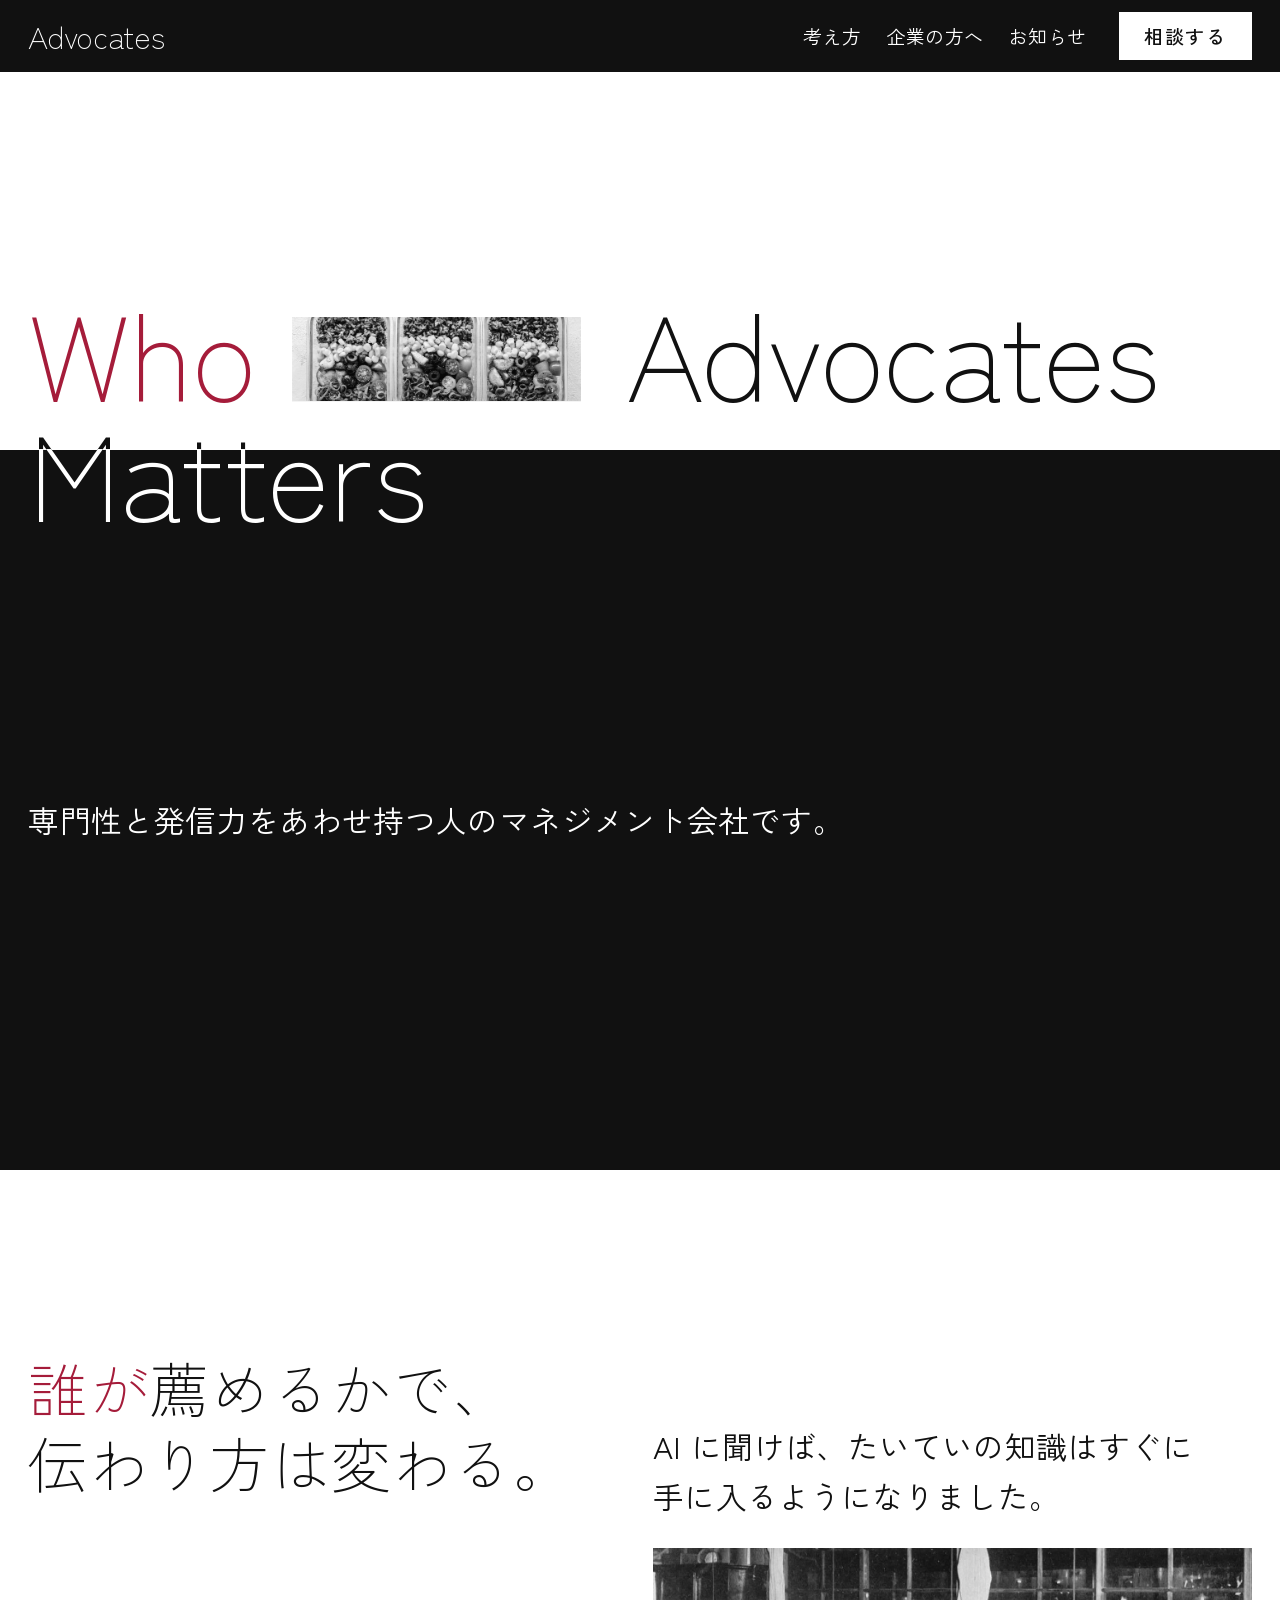
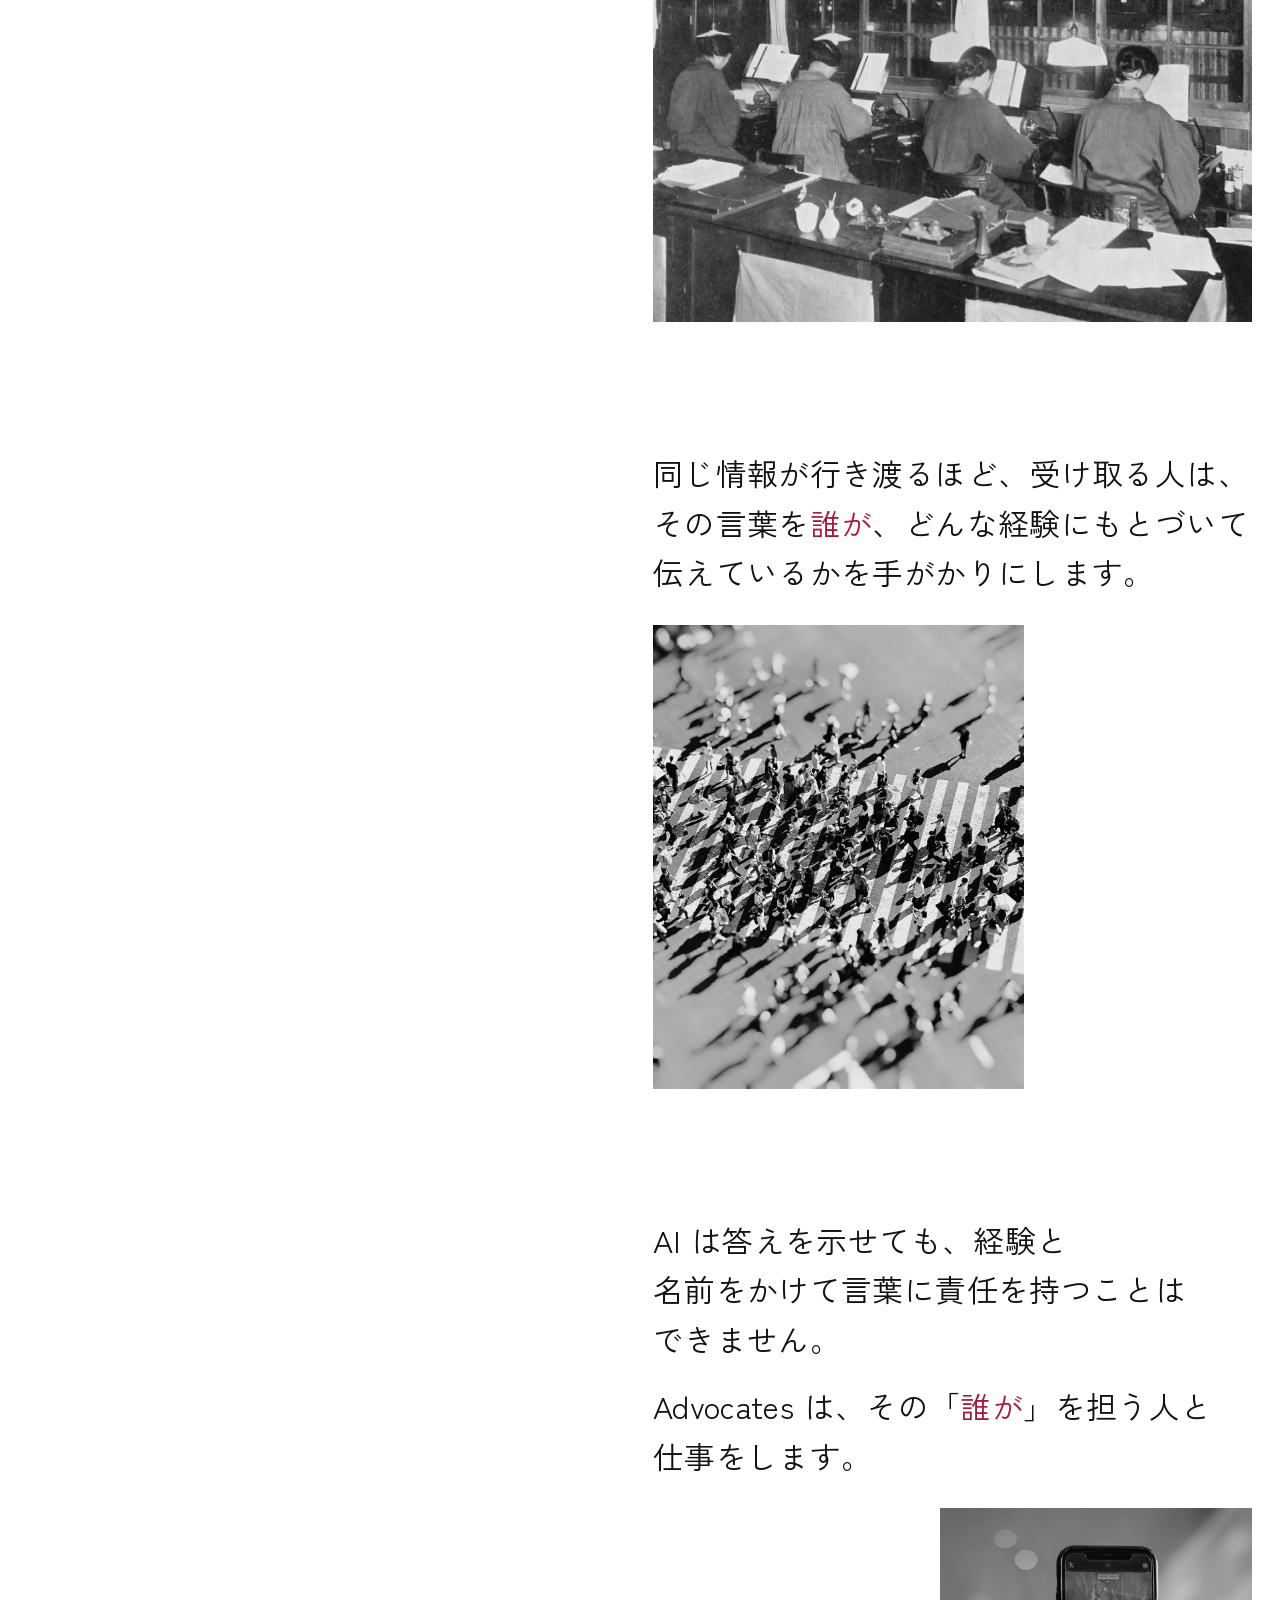
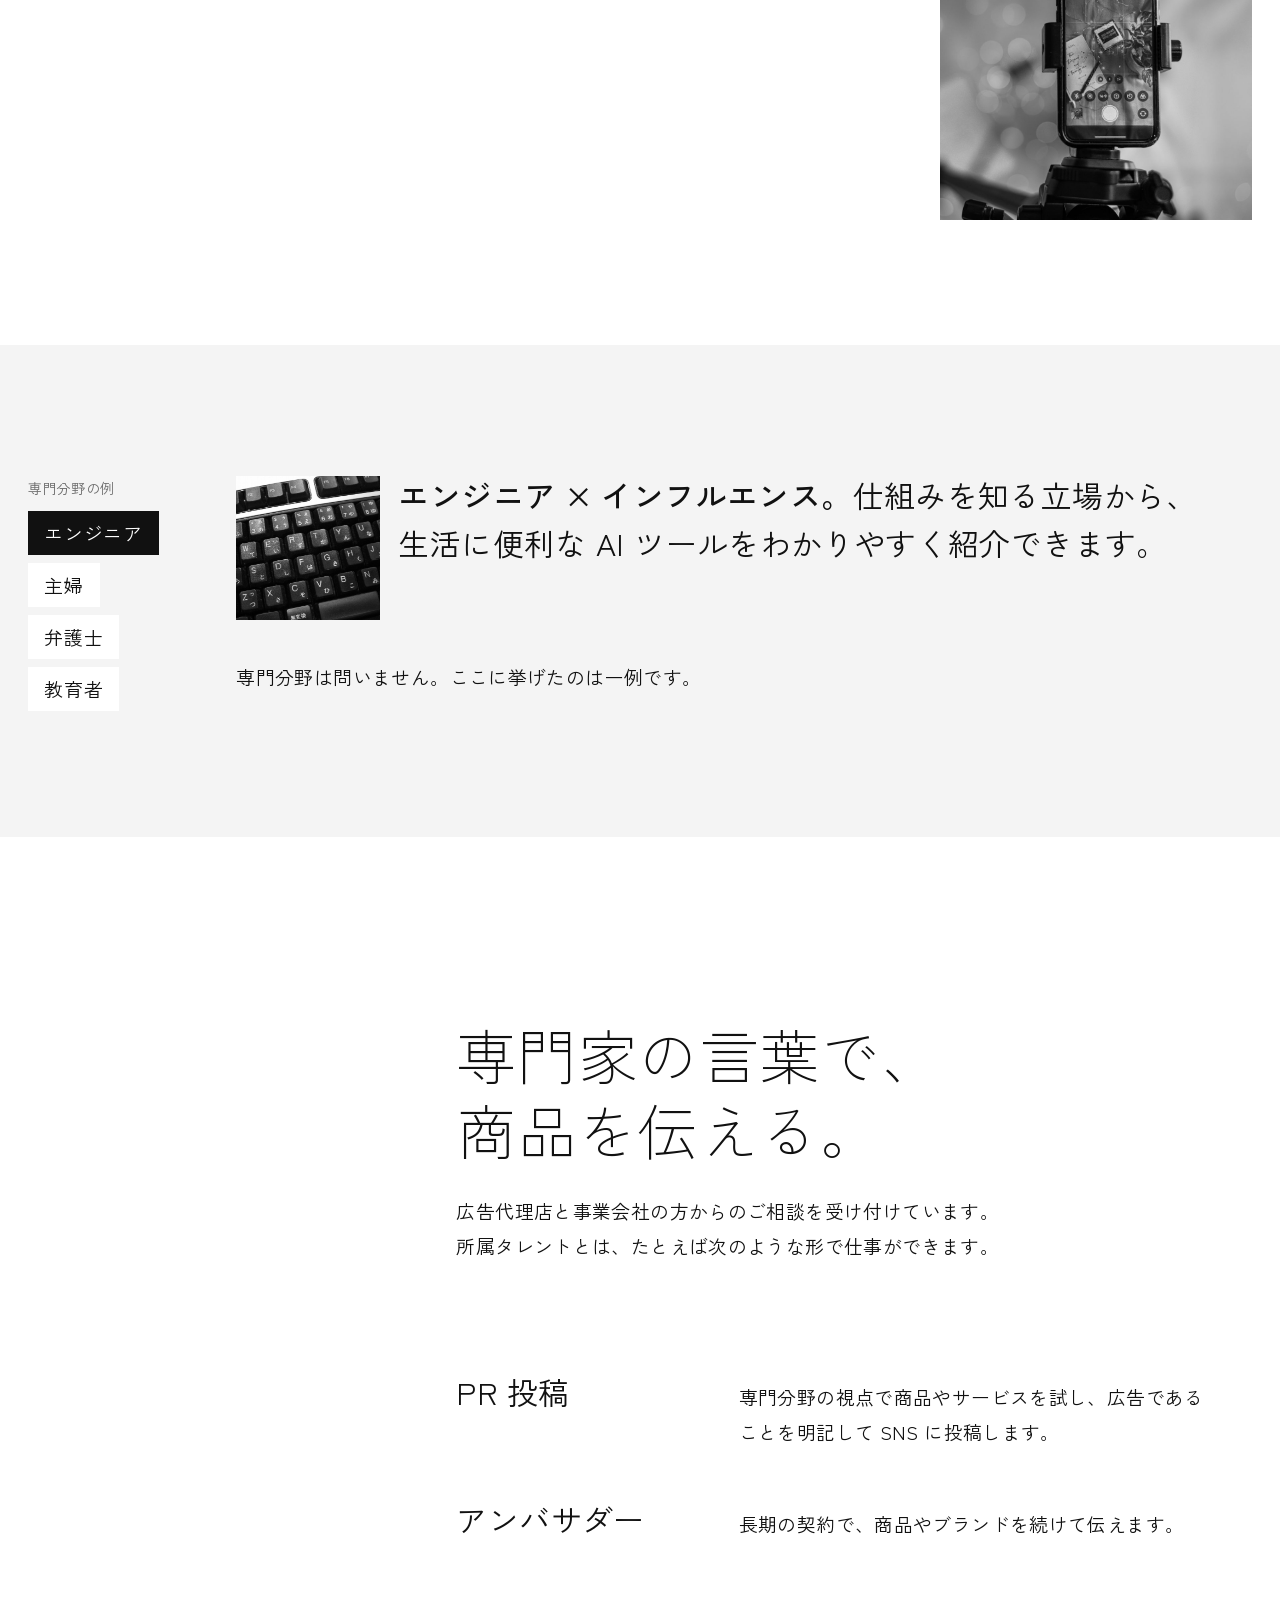
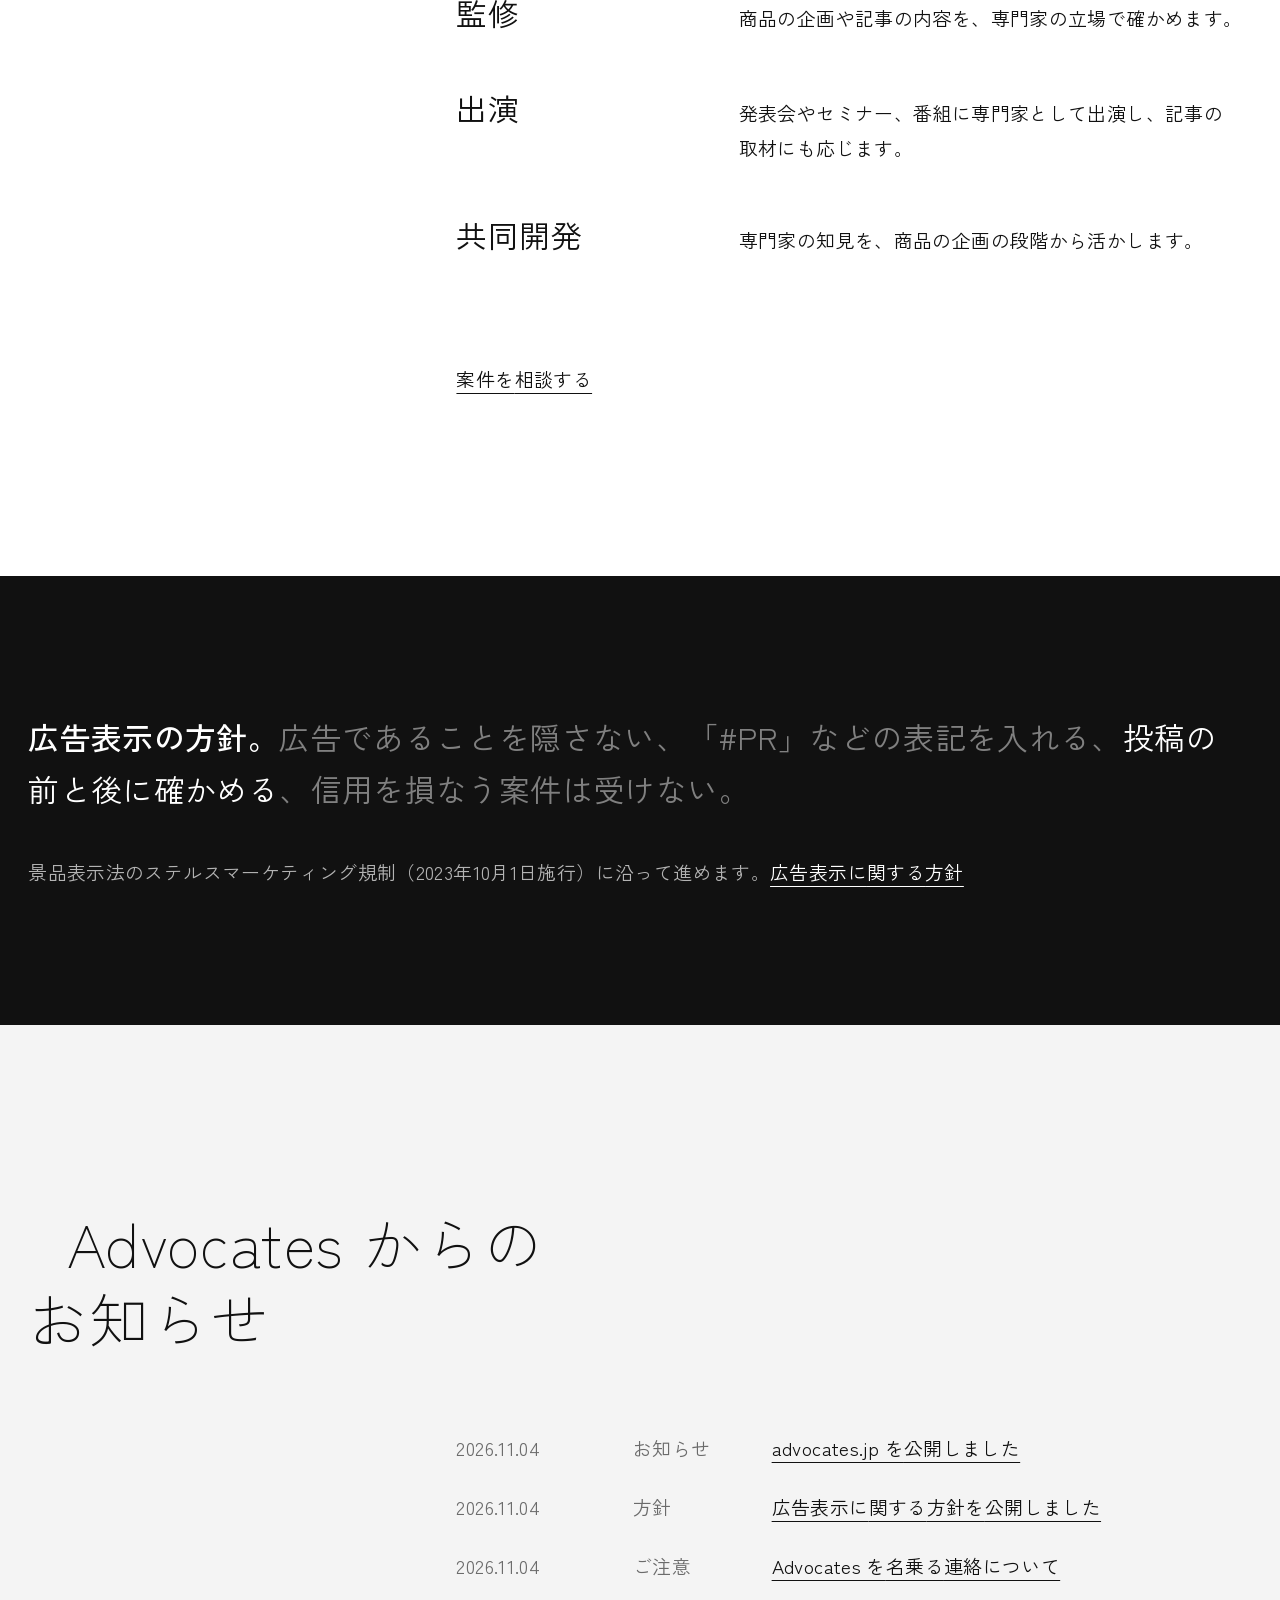
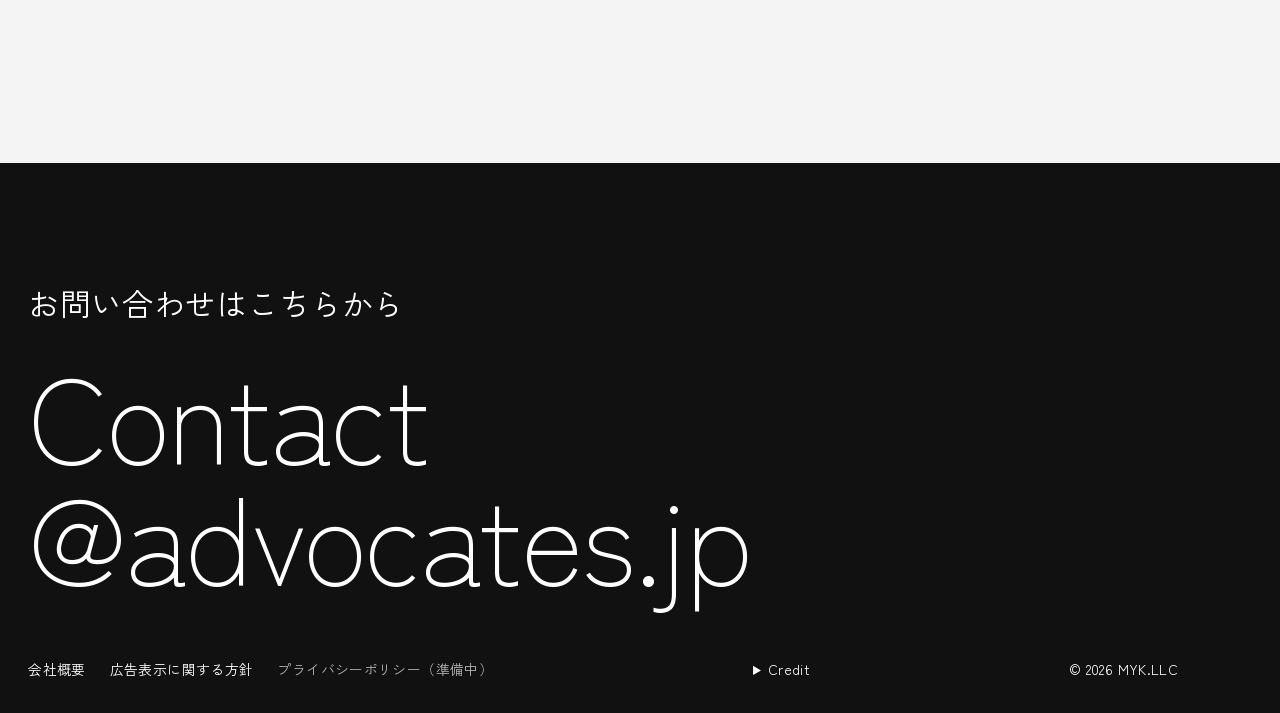
==== commit c484dab5: "feat(site): rework specialties, phrase line breaks, smooth slideshow - Specialty examples cut to eng" ====
--- a/site/index.html
+++ b/site/index.html
@@ -4,7 +4,7 @@
 <meta charset="utf-8">
 <meta name="viewport" content="width=device-width, initial-scale=1">
 <title>Advocates｜専門性と発信力をあわせ持つ人のマネジメント会社</title>
-<meta name="description" content="Advocates は、資格や実務経験で確かめられる専門性と、それを届ける発信力をあわせ持つ人のマネジメント会社です。運営は MYK.LLC です。">
+<meta name="description" content="Advocates は、専門性と発信力をあわせ持つ人のマネジメント会社です。運営は MYK.LLC です。">
 <meta name="theme-color" content="#ffffff">
 <link rel="preconnect" href="https://fonts.googleapis.com">
 <link rel="preconnect" href="https://fonts.gstatic.com" crossorigin>
@@ -16,20 +16,20 @@
 <script>document.documentElement.classList.add('js')</script>
 </head>
 <body id="top">
-<a class="skip" href="#main">本文へ移動</a>
+<a class="skip" href="#main">本文へ<wbr>移動</a>
 
 <header class="site-header">
   <a class="wordmark" href="#top">Advocates</a>
   <nav class="site-nav" aria-label="メイン">
     <a href="#belief">考え方</a>
-    <a href="#companies">企業の方へ</a>
+    <a href="#companies">企業の<wbr>方へ</a>
     <a href="#news">お知らせ</a>
   </nav>
   <details class="menu">
     <summary><svg class="menu-icon" viewBox="0 0 24 24" width="24" height="24" aria-hidden="true" focusable="false"><path class="menu-icon-open" d="M3 6.5h18M3 12h18M3 17.5h18"/><path class="menu-icon-close" d="M5.5 5.5l13 13M18.5 5.5l-13 13"/></svg><span class="sr-only">メニュー</span></summary>
     <nav class="menu-panel" aria-label="メイン（スマートフォン）">
       <a href="#belief">考え方</a>
-      <a href="#companies">企業の方へ</a>
+      <a href="#companies">企業の<wbr>方へ</a>
       <a href="#news">お知らせ</a>
     </nav>
   </details>
@@ -43,7 +43,7 @@
     <div class="hero-field hero-field--ink" data-ink="#ffffff" data-ground="#111111"></div>
     <h1 class="hero-title" id="hero-title">
       <span class="hero-copy hero-copy--paper">
-        <span class="line line-1"><span class="w-who">Who</span> <span class="slot" aria-hidden="true"><img class="is-on" src="assets/keyboard-of-japanese-language.jpg" width="1400" height="1050" alt="" style="object-position: 50% 55%" fetchpriority="high"><img src="assets/smartphone-calculator-on-reports.jpg" width="934" height="1400" alt="" style="object-position: 50% 52%"><img src="assets/yokohama-court.jpg" width="1400" height="1050" alt="" style="object-position: 30% 78%"><img src="assets/japanese-marker-pens.jpg" width="1024" height="768" alt="" style="object-position: 50% 45%"><img src="assets/child-writing-with-pencil.jpg" width="1400" height="934" alt="" style="object-position: 50% 38%"><img src="assets/kitchen-in-showa-era-2024-12-22.jpg" width="1050" height="1400" alt="" style="object-position: 50% 30%"></span> <span class="w-adv">Advocates</span></span>
+        <span class="line line-1"><span class="w-who">Who</span> <span class="slot" aria-hidden="true"><img class="is-on" src="assets/keyboard-of-japanese-language.jpg" width="1400" height="1050" alt="" style="object-position: 50% 55%" fetchpriority="high"><img src="assets/meal-prep-containers.jpg" width="1400" height="1120" alt="" style="object-position: 50% 50%"><img src="assets/yokohama-court.jpg" width="1400" height="1050" alt="" style="object-position: 30% 78%"><img src="assets/child-writing-with-pencil.jpg" width="1400" height="934" alt="" style="object-position: 50% 38%"></span> <span class="w-adv">Advocates</span></span>
         <span class="line">Matters</span>
       </span>
       <span class="hero-copy hero-copy--ink" aria-hidden="true">
@@ -51,30 +51,30 @@
         <span class="line">Matters</span>
       </span>
     </h1>
-    <p class="hero-lead lead">専門性と発信力をあわせ持つ<wbr>人の、<wbr>マネジメント会社です。</p>
+    <p class="hero-lead lead">専門性と<wbr>発信力を<wbr>あわせ持つ人の<wbr>マネジメント会社です。</p>
   </section>
 
   <section class="belief" id="belief" data-ink="#111111" data-ground="#ffffff" aria-labelledby="belief-title">
     <div class="wrap grid belief-grid">
       <div class="belief-pin">
-        <h2 class="head" id="belief-title"><span class="w-who">誰が</span>薦めるかで、<br>伝わり方は変わる。</h2>
+        <h2 class="head" id="belief-title"><span class="w-who">誰が</span><wbr>薦めるかで、<br>伝わり方は<wbr>変わる。</h2>
       </div>
       <div class="belief-steps">
         <div class="belief-step belief-step--b" data-reveal>
-          <p class="lead">AI に聞けば、たいていの知識はすぐに手に入るようになりました。</p>
+          <p class="lead">AI&nbsp;に<wbr>聞けば、<wbr>たいていの<wbr>知識は<wbr>すぐに<wbr>手に入るようになりました。</p>
           <figure>
             <img src="assets/kodansha-typists-pg-232.jpg" width="1400" height="876" alt="窓辺に並んでタイプライターに向かう女性たち" loading="lazy" decoding="async">
           </figure>
         </div>
         <div class="belief-step belief-step--a" data-reveal>
-          <p class="lead">同じ情報が行き渡るほど、受け取る人は、その言葉を<span class="w-who">誰が</span>、どんな経験にもとづいて伝えているかを手がかりにします。</p>
+          <p class="lead">同じ情報が<wbr>行き渡るほど、<wbr>受け取る人は、<wbr>その言葉を<span class="w-who"><wbr>誰が</span>、<wbr>どんな経験に<wbr>もとづいて<wbr>伝えているかを<wbr>手がかりにします。</p>
           <figure>
             <img src="assets/crowd-crossing-from-above.jpg" width="1118" height="1400" alt="上から見た、横断歩道を渡る大勢の人" loading="lazy" decoding="async">
           </figure>
         </div>
         <div class="belief-step belief-step--c" data-reveal>
-          <p class="lead">AI は答えを示せても、経験と名前で言葉を引き受けることはできません。</p>
-          <p class="lead">Advocates は、その「<span class="w-who">誰が</span>」を担う人と仕事をします。</p>
+          <p class="lead">AI&nbsp;は<wbr>答えを<wbr>示せても、<wbr>経験と<wbr>名前をかけて<wbr>言葉に<wbr>責任を持つことは<wbr>できません。</p>
+          <p class="lead">Advocates&nbsp;は、<wbr>その&#8288;「<span class="w-who">誰が</span>」&#8288;を<wbr>担う人と<wbr>仕事をします。</p>
           <figure>
             <img src="assets/smartphone-on-tripod-recording.jpg" width="1400" height="934" alt="三脚に固定され、撮影中の画面を映すスマートフォン" loading="lazy" decoding="async">
           </figure>
@@ -85,33 +85,28 @@
 
   <section class="specialty" id="specialty" data-ink="#111111" data-ground="#f4f4f4" aria-labelledby="specialty-title">
     <div class="wrap grid">
-      <h2 class="sr-only" id="specialty-title">専門性 × インフルエンス</h2>
+      <h2 class="sr-only" id="specialty-title">専門性&nbsp;× インフルエンス</h2>
       <div class="specialty-picker" data-picker hidden>
-        <p class="picker-label small muted" id="picker-label">専門分野の例</p>
+        <p class="picker-label small muted" id="picker-label">専門分野の<wbr>例</p>
         <div class="chips" role="group" aria-labelledby="picker-label">
-          <button type="button" class="chip" aria-pressed="true" data-who="弁護士" data-example="例：契約や手続きに関わるサービスを、法律の専門家の目で紹介できます。" data-src="assets/yokohama-court.jpg" data-w="1400" data-h="1050" data-pos="30% 75%" data-alt="「裁判所」と刻まれた石の看板">弁護士</button>
-          <button type="button" class="chip" aria-pressed="false" data-who="税理士" data-example="例：会計ソフトやお金のサービスを、数字を扱う専門家の目で紹介できます。" data-src="assets/smartphone-calculator-on-reports.jpg" data-w="934" data-h="1400" data-pos="50% 50%" data-alt="財務の資料の上に置かれた、電卓アプリを開いたスマートフォン">税理士</button>
-          <button type="button" class="chip" aria-pressed="false" data-who="エンジニア" data-example="例：パソコンや開発ツールを、毎日使う人の基準で紹介できます。" data-src="assets/keyboard-of-japanese-language.jpg" data-w="1400" data-h="1050" data-pos="50% 55%" data-alt="かなが刻まれた日本語キーボード">エンジニア</button>
-          <button type="button" class="chip" aria-pressed="false" data-who="デザイナー" data-example="例：画材やデザインツールを、作る人の目で紹介できます。" data-src="assets/japanese-marker-pens.jpg" data-w="1024" data-h="768" data-pos="50% 45%" data-alt="束になったマーカーペン">デザイナー</button>
-          <button type="button" class="chip" aria-pressed="false" data-who="主婦" data-example="例：食品や家事の道具を、毎日の暮らしで使う人の基準で紹介できます。" data-src="assets/kitchen-in-showa-era-2024-12-22.jpg" data-w="1050" data-h="1400" data-pos="50% 30%" data-alt="昭和の台所を再現した展示">主婦</button>
-          <button type="button" class="chip" aria-pressed="false" data-who="教育者" data-example="例：教材や学習サービスを、教える現場を知る人の目で紹介できます。" data-src="assets/child-writing-with-pencil.jpg" data-w="1400" data-h="934" data-pos="15% 50%" data-alt="鉛筆で字を書く子どもの手元">教育者</button>
+          <button type="button" class="chip" aria-pressed="true" data-who="エンジニア" data-example-id="example-engineer" data-src="assets/keyboard-of-japanese-language.jpg" data-w="1400" data-h="1050" data-pos="50% 55%" data-alt="かなが刻まれた日本語キーボード">エンジニア</button>
+          <button type="button" class="chip" aria-pressed="false" data-who="主婦" data-example-id="example-homemaker" data-src="assets/meal-prep-containers.jpg" data-w="1400" data-h="1120" data-pos="50% 50%" data-alt="作り置きのおかずを詰めた3つの保存容器">主婦</button>
+          <button type="button" class="chip" aria-pressed="false" data-who="弁護士" data-example-id="example-lawyer" data-src="assets/yokohama-court.jpg" data-w="1400" data-h="1050" data-pos="30% 75%" data-alt="「裁判所」と刻まれた石の看板">弁護士</button>
+          <button type="button" class="chip" aria-pressed="false" data-who="教育者" data-example-id="example-educator" data-src="assets/child-writing-with-pencil.jpg" data-w="1400" data-h="934" data-pos="15% 50%" data-alt="鉛筆で字を書く子どもの手元">教育者</button>
         </div>
       </div>
       <div class="specialty-body">
         <p class="specialty-statement" data-reveal>
-          <img class="dropcap" data-dropcap src="assets/yokohama-court.jpg" width="1400" height="1050" alt="「裁判所」と刻まれた石の看板" style="object-position: 30% 75%" loading="lazy" decoding="async">
-          <span class="specialty-who"><span data-who-text>弁護士</span> × インフルエンス。</span>Advocates が仕事をするのは、資格や実務経験で確かめられる専門性と、それを届ける発信力を、両方持つ人です。
+          <img class="dropcap" data-dropcap src="assets/keyboard-of-japanese-language.jpg" width="1400" height="1050" alt="かなが刻まれた日本語キーボード" style="object-position: 50% 55%" loading="lazy" decoding="async">
+          <span class="specialty-who"><span data-who-text>エンジニア</span>&nbsp;× インフルエンス。</span><span data-example-text aria-live="polite"><wbr>仕組みを<wbr>知る立場から、<wbr>生活に<wbr>便利な&nbsp;AI&nbsp;ツールを<wbr>わかりやすく<wbr>紹介できます。</span>
         </p>
-        <p class="specialty-example" data-example-text aria-live="polite">例：契約や手続きに関わるサービスを、法律の専門家の目で紹介できます。</p>
         <dl class="specialty-list">
-          <dt>弁護士 × インフルエンス</dt><dd>契約や手続きに関わるサービスを、法律の専門家の目で紹介できます。</dd>
-          <dt>税理士 × インフルエンス</dt><dd>会計ソフトやお金のサービスを、数字を扱う専門家の目で紹介できます。</dd>
-          <dt>エンジニア × インフルエンス</dt><dd>パソコンや開発ツールを、毎日使う人の基準で紹介できます。</dd>
-          <dt>デザイナー × インフルエンス</dt><dd>画材やデザインツールを、作る人の目で紹介できます。</dd>
-          <dt>主婦 × インフルエンス</dt><dd>食品や家事の道具を、毎日の暮らしで使う人の基準で紹介できます。</dd>
-          <dt>教育者 × インフルエンス</dt><dd>教材や学習サービスを、教える現場を知る人の目で紹介できます。</dd>
+          <dt>エンジニア&nbsp;× インフルエンス</dt><dd id="example-engineer">仕組みを<wbr>知る立場から、<wbr>生活に<wbr>便利な&nbsp;AI&nbsp;ツールを<wbr>わかりやすく<wbr>紹介できます。</dd>
+          <dt>主婦&nbsp;× インフルエンス</dt><dd id="example-homemaker">毎日の家事で<wbr>使い込んだうえで、<wbr>時短家電や<wbr>作り置きに<wbr>使う保存容器を<wbr>紹介できます。</dd>
+          <dt>弁護士&nbsp;× インフルエンス</dt><dd id="example-lawyer">トラブルを<wbr>防ぐ法律の<wbr>知識とあわせて、<wbr>フリマアプリや<wbr>通販サービスを<wbr>紹介できます。</dd>
+          <dt>教育者&nbsp;× インフルエンス</dt><dd id="example-educator">教室で<wbr>見てきた子どもの<wbr>反応をもとに、<wbr>家庭学習のアプリや<wbr>文房具を<wbr>紹介できます。</dd>
         </dl>
-        <p class="specialty-note">専門分野は問いません。ここに挙げたのは一例です。</p>
+        <p class="specialty-note">専門分野は<wbr>問いません。<wbr>ここに<wbr>挙げたのは<wbr>一例です。</p>
       </div>
     </div>
   </section>
@@ -119,50 +114,50 @@
   <section class="companies" id="companies" data-ink="#111111" data-ground="#ffffff" aria-labelledby="companies-title">
     <div class="wrap">
       <div class="companies-head" data-reveal>
-        <h2 class="head" id="companies-title">専門家の言葉で、<br>商品を伝える。</h2>
-        <p>広告代理店と事業会社の方から、ご相談を受けています。所属タレントとは、たとえば次のような形で仕事ができます。</p>
+        <h2 class="head" id="companies-title">専門家の<wbr>言葉で、<br>商品を<wbr>伝える。</h2>
+        <p>広告代理店と<wbr>事業会社の<wbr>方からの<wbr>ご相談を<wbr>受け付けています。<wbr>所属タレントとは、<wbr>たとえば<wbr>次のような<wbr>形で<wbr>仕事ができます。</p>
       </div>
       <ul class="rows">
-        <li class="row" data-reveal><h3 class="lead">PR 投稿</h3><p>専門分野の視点で商品やサービスを試し、広告であることを明記して SNS に投稿します。</p></li>
-        <li class="row" data-reveal><h3 class="lead">アンバサダー</h3><p>長期の契約で、商品やブランドを続けて伝えます。</p></li>
-        <li class="row" data-reveal><h3 class="lead">監修</h3><p>商品の企画や記事の内容を、専門家の立場で確かめます。</p></li>
-        <li class="row" data-reveal><h3 class="lead">出演</h3><p>発表会、セミナー、番組や記事に、専門家として出演します。</p></li>
-        <li class="row" data-reveal><h3 class="lead">共同開発</h3><p>専門家の知見を、商品の企画の段階から活かします。</p></li>
+        <li class="row" data-reveal><h3 class="lead">PR&nbsp;投稿</h3><p>専門分野の<wbr>視点で<wbr>商品や<wbr>サービスを<wbr>試し、<wbr>広告である<wbr>ことを<wbr>明記して SNS&nbsp;に<wbr>投稿します。</p></li>
+        <li class="row" data-reveal><h3 class="lead">アンバサダー</h3><p>長期の<wbr>契約で、<wbr>商品や<wbr>ブランドを<wbr>続けて<wbr>伝えます。</p></li>
+        <li class="row" data-reveal><h3 class="lead">監修</h3><p>商品の<wbr>企画や<wbr>記事の<wbr>内容を、<wbr>専門家の<wbr>立場で<wbr>確かめます。</p></li>
+        <li class="row" data-reveal><h3 class="lead">出演</h3><p>発表会や<wbr>セミナー、<wbr>番組に<wbr>専門家として<wbr>出演し、<wbr>記事の<wbr>取材にも<wbr>応じます。</p></li>
+        <li class="row" data-reveal><h3 class="lead">共同開発</h3><p>専門家の<wbr>知見を、<wbr>商品の<wbr>企画の<wbr>段階から<wbr>活かします。</p></li>
       </ul>
-      <p class="companies-cta"><a class="link-plain" href="#contact">案件を相談する</a></p>
+      <p class="companies-cta"><a class="link-plain" href="#contact">案件を<wbr>相談する</a></p>
     </div>
   </section>
 
   <section class="policy" id="policy" data-ink="#ffffff" data-ground="#111111" aria-labelledby="policy-title">
     <div class="wrap">
-      <h2 class="sr-only" id="policy-title">広告表示の方針</h2>
-      <p class="policy-sentence" data-reveal><span class="policy-open">広告表示の方針。</span><wbr><span class="policy-item">広告であることを<wbr>隠さない</span>、<wbr><span class="policy-item">「#PR」&#8288;などの<wbr>表記を入れる</span>、<wbr><span class="policy-item">投稿の前と後に<wbr>確かめる</span>、<wbr><span class="policy-item">信用を損なう<wbr>案件は受けない</span>。</p>
-      <p class="policy-note" data-reveal>景品表示法の<wbr>ステルスマーケティング規制<wbr>（2023年10月1日施行）に<wbr>沿って<wbr>進めます。<wbr><a class="link-plain" href="ad-policy.html">広告表示に関する方針</a></p>
+      <h2 class="sr-only" id="policy-title">広告表示の<wbr>方針</h2>
+      <p class="policy-sentence" data-reveal><span class="policy-open">広告表示の<wbr>方針。</span><span class="policy-item"><wbr>広告である<wbr>ことを<wbr>隠さない</span>、<span class="policy-item"><wbr>「#PR」&#8288;などの<wbr>表記を<wbr>入れる</span>、<span class="policy-item"><wbr>投稿の<wbr>前と<wbr>後に<wbr>確かめる</span>、<span class="policy-item"><wbr>信用を<wbr>損なう<wbr>案件は<wbr>受けない</span>。</p>
+      <p class="policy-note" data-reveal>景品表示法の<wbr>ステルスマーケティング規制<wbr>（2023年10月1日施行）&#8288;に<wbr>沿って<wbr>進めます。<a class="link-plain" href="ad-policy.html"><wbr>広告表示に<wbr>関する<wbr>方針</a></p>
     </div>
   </section>
 
   <section class="news wrap grid" id="news" data-ink="#111111" data-ground="#f4f4f4" aria-labelledby="news-title">
-    <h2 class="head news-title" id="news-title" data-reveal><span class="indent">Advocates からの</span><br>お知らせ</h2>
+    <h2 class="head news-title" id="news-title" data-reveal><span class="indent">Advocates&nbsp;からの</span><br>お知らせ</h2>
     <ul class="news-list" data-reveal>
       <li>
         <time class="nums" datetime="2026-11-04">2026.11.04</time><span class="news-kind">お知らせ</span>
         <details class="news-item">
-          <summary>advocates.jp を公開しました</summary>
-          <p>Advocates の公式サイトを公開しました。Advocates の考え方と、企業の方へのご案内を載せています。</p>
+          <summary>advocates.jp&nbsp;を<wbr>公開しました</summary>
+          <p>Advocates&nbsp;の<wbr>公式サイトを<wbr>公開しました。<wbr>Advocates&nbsp;の<wbr>考え方と、<wbr>企業の<wbr>方への<wbr>ご案内を<wbr>載せています。</p>
         </details>
       </li>
       <li>
         <time class="nums" datetime="2026-11-04">2026.11.04</time><span class="news-kind">方針</span>
         <details class="news-item">
-          <summary>広告表示に関する方針を公開しました</summary>
-          <p>所属タレントの PR 投稿で広告であることを示す方法と、投稿の前と後に行う確認をまとめました。全文は<a class="link-plain" href="ad-policy.html">広告表示に関する方針</a>のページにあります。</p>
+          <summary>広告表示に<wbr>関する<wbr>方針を<wbr>公開しました</summary>
+          <p>所属タレントの PR&nbsp;投稿で<wbr>広告である<wbr>ことを<wbr>示す方法と、<wbr>投稿の<wbr>前と<wbr>後に<wbr>行う<wbr>確認を<wbr>まとめました。<wbr>全文は<a class="link-plain" href="ad-policy.html"><wbr>広告表示に<wbr>関する<wbr>方針</a>の<wbr>ページに<wbr>あります。</p>
         </details>
       </li>
       <li>
         <time class="nums" datetime="2026-11-04">2026.11.04</time><span class="news-kind">ご注意</span>
         <details class="news-item">
-          <summary>Advocates を名乗る連絡について</summary>
-          <p>Advocates からのスカウトや連絡は、@advocates.jp のメールアドレスから行います。Advocates を名乗る連絡で気になる点があれば、<a class="link-plain" href="mailto:Contact@advocates.jp">Contact@advocates.jp</a> までお知らせください。</p>
+          <summary>Advocates&nbsp;を<wbr>名乗る<wbr>連絡について</summary>
+          <p>Advocates&nbsp;からの<wbr>スカウトや<wbr>連絡は、<wbr>@advocates.jp&nbsp;の<wbr>メールアドレスから<wbr>行います。<wbr>Advocates&nbsp;を<wbr>名乗る<wbr>連絡で<wbr>気になる<wbr>点が<wbr>あれば、<a class="link-plain" href="mailto:Contact@advocates.jp"><wbr>Contact@advocates.jp</a>&nbsp;まで<wbr>お知らせください。</p>
         </details>
       </li>
     </ul>
@@ -171,16 +166,16 @@
 </main>
 
 <footer class="footer" id="contact" data-ink="#ffffff" data-ground="#111111">
-  <a class="footer-mail" href="mailto:Contact@advocates.jp?subject=Advocates%20%E3%81%B8%E3%81%AE%E3%81%94%E7%9B%B8%E8%AB%87&amp;body=%E3%81%94%E7%9B%B8%E8%AB%87%E3%81%AE%E7%A8%AE%E9%A1%9E%EF%BC%88%E6%89%80%E5%B1%9E%EF%BC%8F%E6%A1%88%E4%BB%B6%EF%BC%8FPR%EF%BC%8F%E5%8F%96%E6%9D%90%E3%83%BB%E3%81%9D%E3%81%AE%E4%BB%96%EF%BC%89%EF%BC%9A%0D%0A%E3%81%8A%E5%90%8D%E5%89%8D%EF%BC%9A%0D%0A%E4%BC%9A%E7%A4%BE%E5%90%8D%E3%83%BB%E9%83%A8%E7%BD%B2%EF%BC%88%E4%BC%81%E6%A5%AD%E3%81%AE%E6%96%B9%EF%BC%89%EF%BC%9A%0D%0A%E6%B4%BB%E5%8B%95%E5%90%8D%E3%83%BB%E4%B8%BB%E3%81%AA%20SNS%20%E3%82%A2%E3%82%AB%E3%82%A6%E3%83%B3%E3%83%88%EF%BC%88%E6%89%80%E5%B1%9E%E3%81%AE%E3%81%94%E7%9B%B8%E8%AB%87%EF%BC%89%EF%BC%9A%0D%0A%E3%81%94%E7%9B%B8%E8%AB%87%E3%81%AE%E5%86%85%E5%AE%B9%EF%BC%9A%0D%0A"><span class="footer-mail-lead">お問い合わせはこちらから</span> <span class="footer-mail-address">Contact<span class="at">@advocates.jp</span></span></a>
+  <a class="footer-mail" href="mailto:Contact@advocates.jp?subject=Advocates%20%E3%81%B8%E3%81%AE%E3%81%94%E7%9B%B8%E8%AB%87&amp;body=%E3%81%94%E7%9B%B8%E8%AB%87%E3%81%AE%E7%A8%AE%E9%A1%9E%EF%BC%88%E6%89%80%E5%B1%9E%EF%BC%8F%E6%A1%88%E4%BB%B6%EF%BC%8FPR%EF%BC%8F%E5%8F%96%E6%9D%90%E3%83%BB%E3%81%9D%E3%81%AE%E4%BB%96%EF%BC%89%EF%BC%9A%0D%0A%E3%81%8A%E5%90%8D%E5%89%8D%EF%BC%9A%0D%0A%E4%BC%9A%E7%A4%BE%E5%90%8D%E3%83%BB%E9%83%A8%E7%BD%B2%EF%BC%88%E4%BC%81%E6%A5%AD%E3%81%AE%E6%96%B9%EF%BC%89%EF%BC%9A%0D%0A%E6%B4%BB%E5%8B%95%E5%90%8D%E3%83%BB%E4%B8%BB%E3%81%AA%20SNS%20%E3%82%A2%E3%82%AB%E3%82%A6%E3%83%B3%E3%83%88%EF%BC%88%E6%89%80%E5%B1%9E%E3%81%AE%E3%81%94%E7%9B%B8%E8%AB%87%EF%BC%89%EF%BC%9A%0D%0A%E3%81%94%E7%9B%B8%E8%AB%87%E3%81%AE%E5%86%85%E5%AE%B9%EF%BC%9A%0D%0A"><span class="footer-mail-lead">お問い合わせは<wbr>こちらから</span> <span class="footer-mail-address">Contact<span class="at">@advocates.jp</span></span></a>
   <div class="footer-meta">
     <nav aria-label="会社情報">
       <a href="company.html">会社概要</a>
-      <a href="ad-policy.html">広告表示に関する方針</a>
-      <span class="pending">プライバシーポリシー（準備中）</span>
+      <a href="ad-policy.html">広告表示に<wbr>関する<wbr>方針</a>
+      <span class="pending">プライバシーポリシー<wbr>（準備中）</span>
     </nav>
     <details class="credits">
       <summary>Credit</summary>
-      <p>写真：<a href="https://commons.wikimedia.org/w/index.php?curid=120932162">「横浜裁判所 2」</a> Syced（<a href="https://creativecommons.org/publicdomain/zero/1.0/">CC0</a>、Wikimedia Commons）、<a href="https://commons.wikimedia.org/wiki/File:Keyboard-of-Japanese-language.jpg">「Keyboard-of-Japanese-language」</a> LERK（<a href="https://creativecommons.org/licenses/by/2.5/">CC BY 2.5</a>、Wikimedia Commons）、<a href="https://www.flickr.com/photos/21051491@N02/3211575030">「Japanese marker pens」</a> qubodup（<a href="https://creativecommons.org/licenses/by/2.0/">CC BY 2.0</a>、Flickr）、<a href="https://commons.wikimedia.org/wiki/File:Kitchen_in_Showa_era_2024-12-22.jpg">「Kitchen in Showa era」</a> Asanagi（<a href="https://creativecommons.org/publicdomain/zero/1.0/">CC0</a>、Wikimedia Commons）、<a href="https://commons.wikimedia.org/wiki/File:Kodansha_Typists_(pg_232).jpg">「Kodansha Typists」</a> Noma, Seiji（パブリックドメイン、Wikimedia Commons）、<a href="https://unsplash.com/photos/a-group-of-people-walking-across-a-street-MqvcfXmgHlE">Fahrul Azmi</a>、<a href="https://unsplash.com/photos/black-and-silver-camera-with-black-tripod-AJRZMx9XV7M">Mona Jain</a>、<a href="https://unsplash.com/photos/smartphone-calculator-app-on-financial-report-papers-4rTXOMv28VA">Jakub Żerdzicki</a>、<a href="https://unsplash.com/photos/person-sitting-and-writing-don-9N68zG9o9IY">Alexander Dummer</a>（<a href="https://unsplash.com/license">Unsplash License</a>、Unsplash）。いずれも白黒への変換、切り抜き、縮小をしています。</p>
+      <p>写真：<a href="https://commons.wikimedia.org/w/index.php?curid=120932162"><wbr>「横浜裁判所 2」</a> Syced<wbr>（<a href="https://creativecommons.org/publicdomain/zero/1.0/">CC0</a>、<wbr>Wikimedia Commons）、<a href="https://commons.wikimedia.org/wiki/File:Keyboard-of-Japanese-language.jpg"><wbr>「Keyboard-of-Japanese-language」</a> LERK<wbr>（<a href="https://creativecommons.org/licenses/by/2.5/">CC BY 2.5</a>、<wbr>Wikimedia Commons）、<a href="https://commons.wikimedia.org/wiki/File:Kodansha_Typists_(pg_232).jpg"><wbr>「Kodansha Typists」</a> Noma, Seiji<wbr>（パブリックドメイン、<wbr>Wikimedia Commons）、<a href="https://unsplash.com/photos/a-group-of-people-walking-across-a-street-MqvcfXmgHlE"><wbr>Fahrul Azmi</a>、<a href="https://unsplash.com/photos/black-and-silver-camera-with-black-tripod-AJRZMx9XV7M"><wbr>Mona Jain</a>、<a href="https://unsplash.com/photos/person-sitting-and-writing-don-9N68zG9o9IY"><wbr>Alexander Dummer</a>、<a href="https://unsplash.com/photos/meal-prep-containers-with-healthy-food-lMcRyBx4G50"><wbr>Ella Olsson</a><wbr>（<a href="https://unsplash.com/license">Unsplash License</a>、<wbr>Unsplash）。<wbr>いずれも<wbr>白黒への<wbr>変換、<wbr>切り抜き、<wbr>縮小を<wbr>しています。</p>
     </details>
     <p>© 2026 MYK.LLC</p>
   </div>
--- a/site/styles.css
+++ b/site/styles.css
@@ -10,7 +10,7 @@
   --ink: #111111;
   --muted: #6b6b6b;
   --dim: #8a8a8a;
-  --accent: #d7261e;
+  --accent: #a51c3a;
   --accent-ink: #ffffff;
   --field-1: #111111;
   --field-1-ink: #ffffff;
@@ -42,7 +42,7 @@
 /* ---------- reset ---------- */
 *, *::before, *::after { box-sizing: border-box; }
 html { -webkit-text-size-adjust: 100%; text-size-adjust: 100%; line-break: strict; }
-body { margin: 0; background: var(--bg); color: var(--ink); font-family: var(--font-text); font-size: var(--step-body); line-height: 1.85; letter-spacing: 0.02em; font-kerning: normal; -webkit-font-smoothing: antialiased; text-rendering: optimizeLegibility; }
+body { margin: 0; background: var(--bg); color: var(--ink); font-family: var(--font-text); font-size: var(--step-body); line-height: 1.85; letter-spacing: 0.02em; font-kerning: normal; -webkit-font-smoothing: antialiased; text-rendering: optimizeLegibility; word-break: keep-all; overflow-wrap: break-word; }
 h1, h2, h3, h4, p, figure, blockquote, ul, ol, dl, dd { margin: 0; }
 ul[class], ol[class] { padding: 0; list-style: none; }
 img, video, svg { display: block; max-width: 100%; }
@@ -52,9 +52,14 @@
 :target { scroll-margin-top: 6rem; }
 ::selection { background: var(--accent); color: var(--accent-ink); }
 :focus-visible { outline: 2px solid var(--accent); outline-offset: 3px; }
+/* The wine is too dark to show focus on the black fields, so the ring leans towards each area's ink there. */
+.policy :focus-visible, .footer :focus-visible { outline-color: color-mix(in srgb, var(--accent) 70%, var(--field-1-ink)); }
+.site-header :focus-visible { outline-color: color-mix(in srgb, var(--accent) 70%, var(--header-ink, var(--ink))); }
+.to-top:focus-visible { outline-color: color-mix(in srgb, var(--accent) 70%, var(--corner-ink, var(--ink))); }
 
 /* ---------- type ---------- */
-h1, h2, h3 { font-weight: inherit; text-wrap: balance; word-break: auto-phrase; font-feature-settings: "palt"; }
+/* Japanese lines break only at the phrase boundaries marked with <wbr> in the HTML (word-break: keep-all on body). */
+h1, h2, h3 { font-weight: inherit; text-wrap: balance; font-feature-settings: "palt"; }
 .head { font-size: var(--step-head); line-height: 1.25; font-weight: 300; letter-spacing: 0.01em; }
 .lead { font-size: var(--step-lead); line-height: 1.6; font-weight: 400; }
 .small { font-size: var(--step-small); line-height: 1.6; }
@@ -109,9 +114,12 @@
 .hero-copy--ink { color: var(--field-1-ink); clip-path: inset(var(--seam-offset) 0 0 0); }
 .slot { position: relative; display: inline-block; width: 2.4em; height: 0.7em; margin-inline: 0.04em 0.1em; overflow: hidden; vertical-align: baseline; background: var(--surface); }
 .slot--blank { background: none; }
-.slot img { position: absolute; inset: 0; width: 100%; height: 100%; object-fit: cover; opacity: 0; transition: opacity 900ms var(--ease-in-out); }
-.slot img.is-on { opacity: 1; }
-.hero-lead { position: absolute; left: var(--margin); right: var(--margin); top: calc(100svh - 3.5rem); transform: translateY(-100%); color: var(--field-1-ink); max-width: 30em; word-break: keep-all; }
+/* Crossfade: the next photo fades in on top while the previous one stays fully visible underneath, so the frame
+   never dims. The fade time is shared with main.js (FADE). */
+.slot img { position: absolute; inset: 0; width: 100%; height: 100%; object-fit: cover; opacity: 0; will-change: opacity, transform; }
+.slot img.is-on { z-index: 2; opacity: 1; transition: opacity 1000ms var(--ease-in-out); }
+.slot img.is-leaving { z-index: 1; opacity: 1; }
+.hero-lead { position: absolute; left: var(--margin); right: var(--margin); top: calc(100svh - 3.5rem); transform: translateY(-100%); color: var(--field-1-ink); max-width: 30em; }
 
 /* ---------- belief: the sentence holds while the reasons pass ---------- */
 .belief { background: var(--bg); padding-block: var(--section) calc(var(--section) / 2); }
@@ -142,7 +150,6 @@
 .dropcap { float: left; width: 4.65em; height: 4.65em; margin: 0.18em 0.6em 0 0; object-fit: cover; transition: opacity 260ms ease; }
 .dropcap.is-swapping { opacity: 0; }
 .specialty-who { font-weight: 500; }
-.specialty-example { margin-top: 1.6em; font-size: var(--step-lead); line-height: 1.55; color: var(--muted); max-width: 28em; min-height: 3.1em; }
 .specialty-list { margin-top: 2rem; display: grid; gap: 0.75rem; }
 .specialty-list dt { font-weight: 500; }
 .specialty-list dd { color: var(--muted); }
@@ -158,13 +165,13 @@
 
 /* ---------- policy: the commitments as one sentence, on the dark field ---------- */
 .policy { background: var(--field-1); color: var(--field-1-ink); padding-block: calc(var(--section) * 0.75); }
-.policy-sentence { max-width: 40em; font-size: var(--step-lead); line-height: 1.7; font-feature-settings: "palt"; word-break: keep-all; }
+.policy-sentence { max-width: 40em; font-size: var(--step-lead); line-height: 1.7; font-feature-settings: "palt"; }
 .policy-open { font-weight: 500; }
 .js .policy-sentence { color: #808080; }
 .js .policy-open { color: var(--field-1-ink); }
 .policy-item { transition: color 400ms ease; }
 .js .policy-item.is-lit { color: var(--field-1-ink); }
-.policy-note { margin-top: 2.5rem; max-width: none; color: var(--field-1-muted); word-break: keep-all; }
+.policy-note { margin-top: 2.5rem; max-width: none; color: var(--field-1-muted); }
 .policy-note a { color: var(--field-1-ink); }
 
 /* ---------- news: the list hangs from the companies axis; a title opens its text ---------- */
@@ -217,7 +224,10 @@
 
 /* ---------- motion (content stays visible without JavaScript) ---------- */
 @media (prefers-reduced-motion: no-preference) {
-  .slot img.is-on { animation: slot-drift 5200ms linear both; }
+  /* One slow zoom per photo. It keeps running while the photo is "leaving", and is longer than the time a photo
+     can be seen (its fade-in, the hold, the next photo's fade-in: HOLD + 2 × FADE in main.js), so the zoom never
+     stops or snaps back on screen. */
+  .slot img.is-on, .slot img.is-leaving { animation: slot-drift 5600ms linear both; }
   .js .hero-title .line, .js .hero-lead { opacity: 0; transform: translateY(24px); animation: rise 1000ms var(--ease-out) forwards; }
   .js .hero-title .line:nth-child(2) { animation-delay: 120ms; }
   .js .hero-lead { animation-delay: 360ms; transform: translateY(calc(-100% + 24px)); animation-name: rise-lead; }
@@ -225,7 +235,7 @@
   .js [data-reveal].is-in { opacity: 1; transform: none; }
   .news-item[open] p { animation: unfold 450ms var(--ease-out) both; }
 }
-@keyframes slot-drift { from { transform: scale(1.14); } to { transform: scale(1); } }
+@keyframes slot-drift { from { transform: scale(1.1); } to { transform: scale(1); } }
 @keyframes rise { to { opacity: 1; transform: none; } }
 @keyframes rise-lead { to { opacity: 1; transform: translateY(-100%); } }
 @keyframes unfold { from { opacity: 0; transform: translateY(-0.5rem); } }
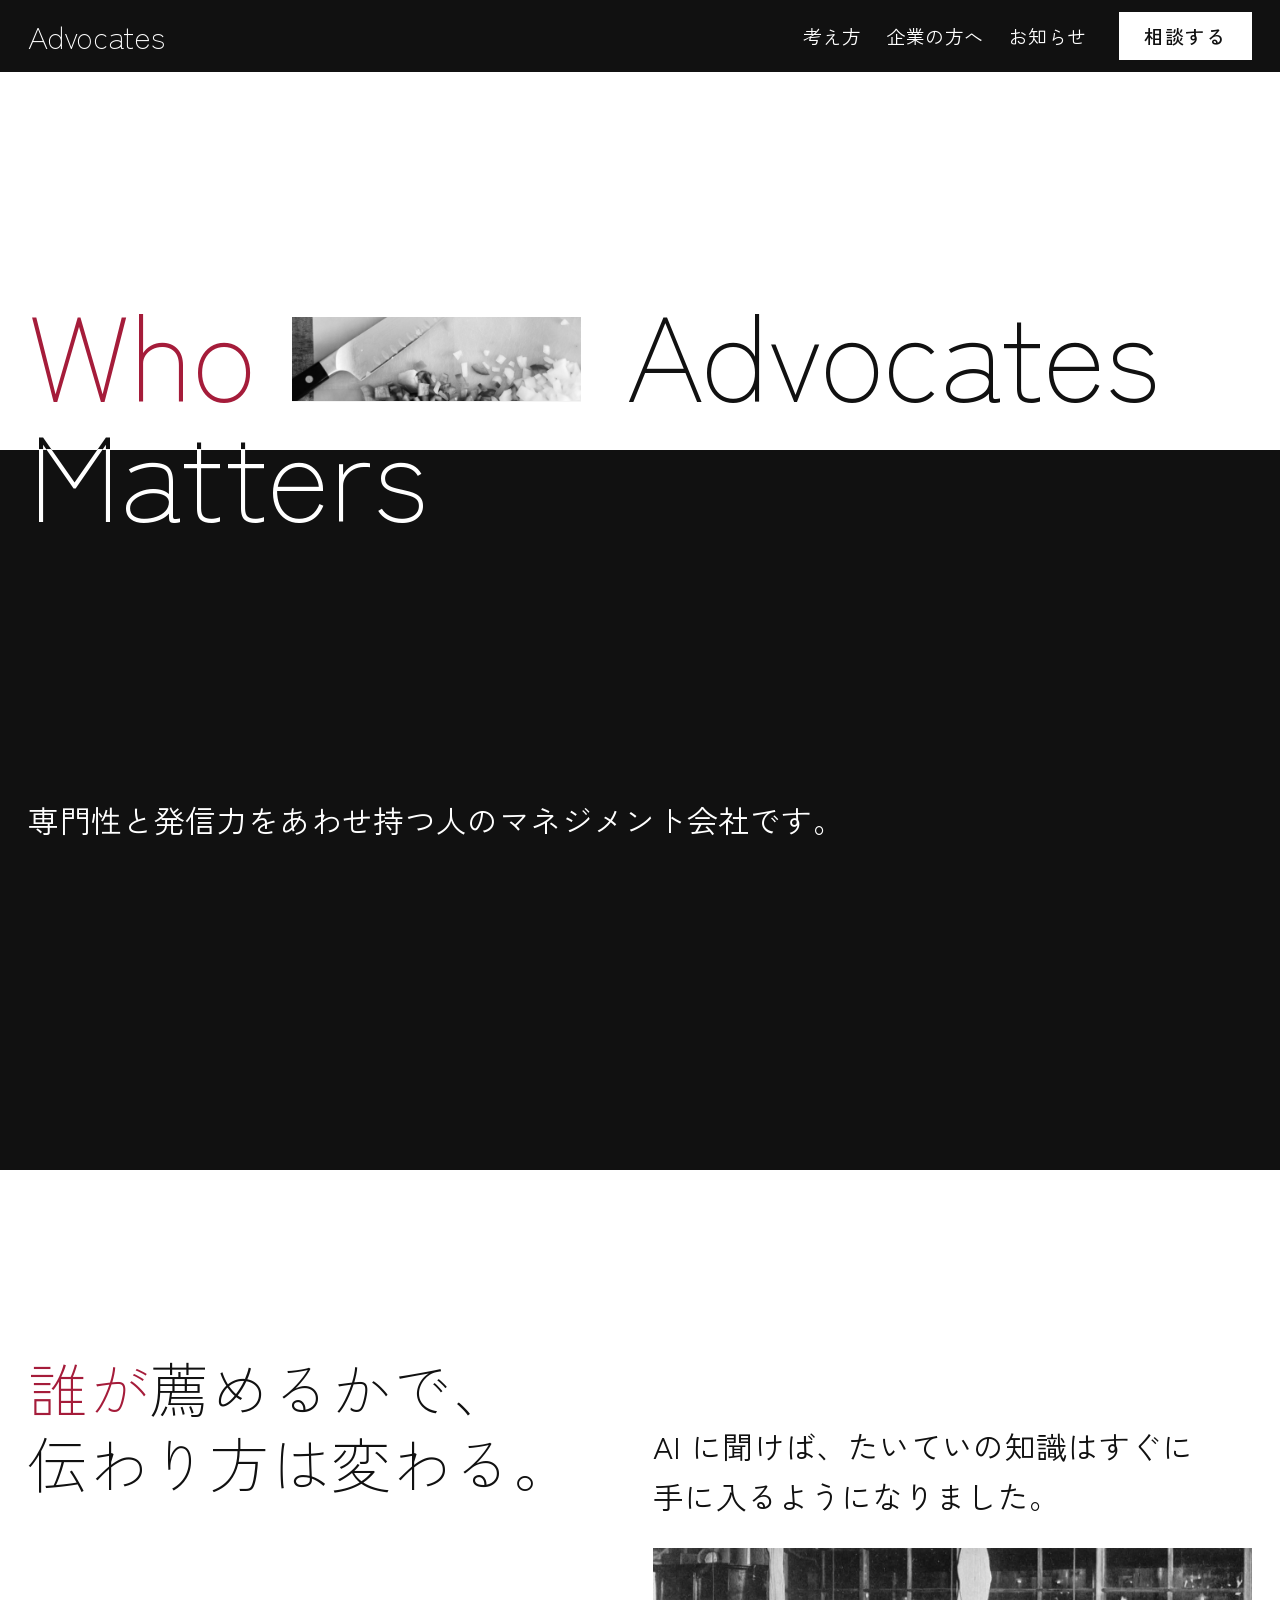
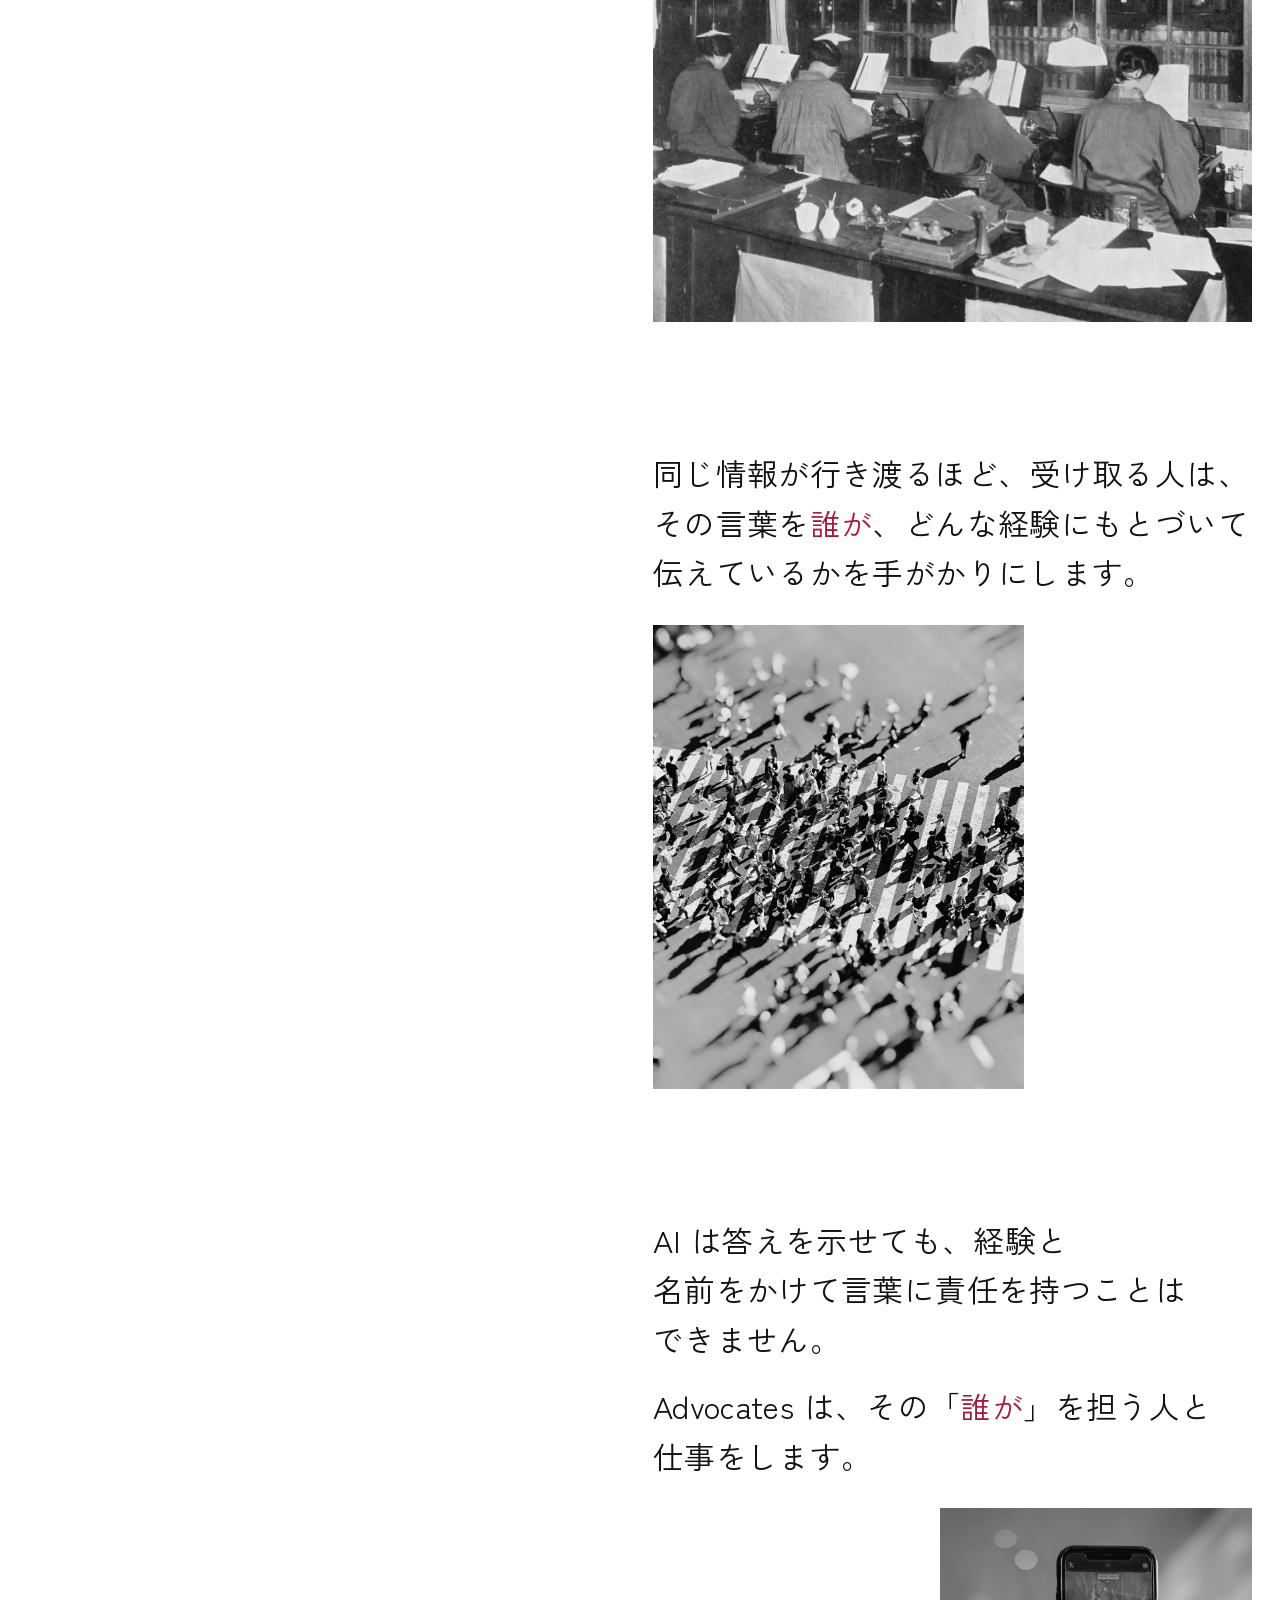
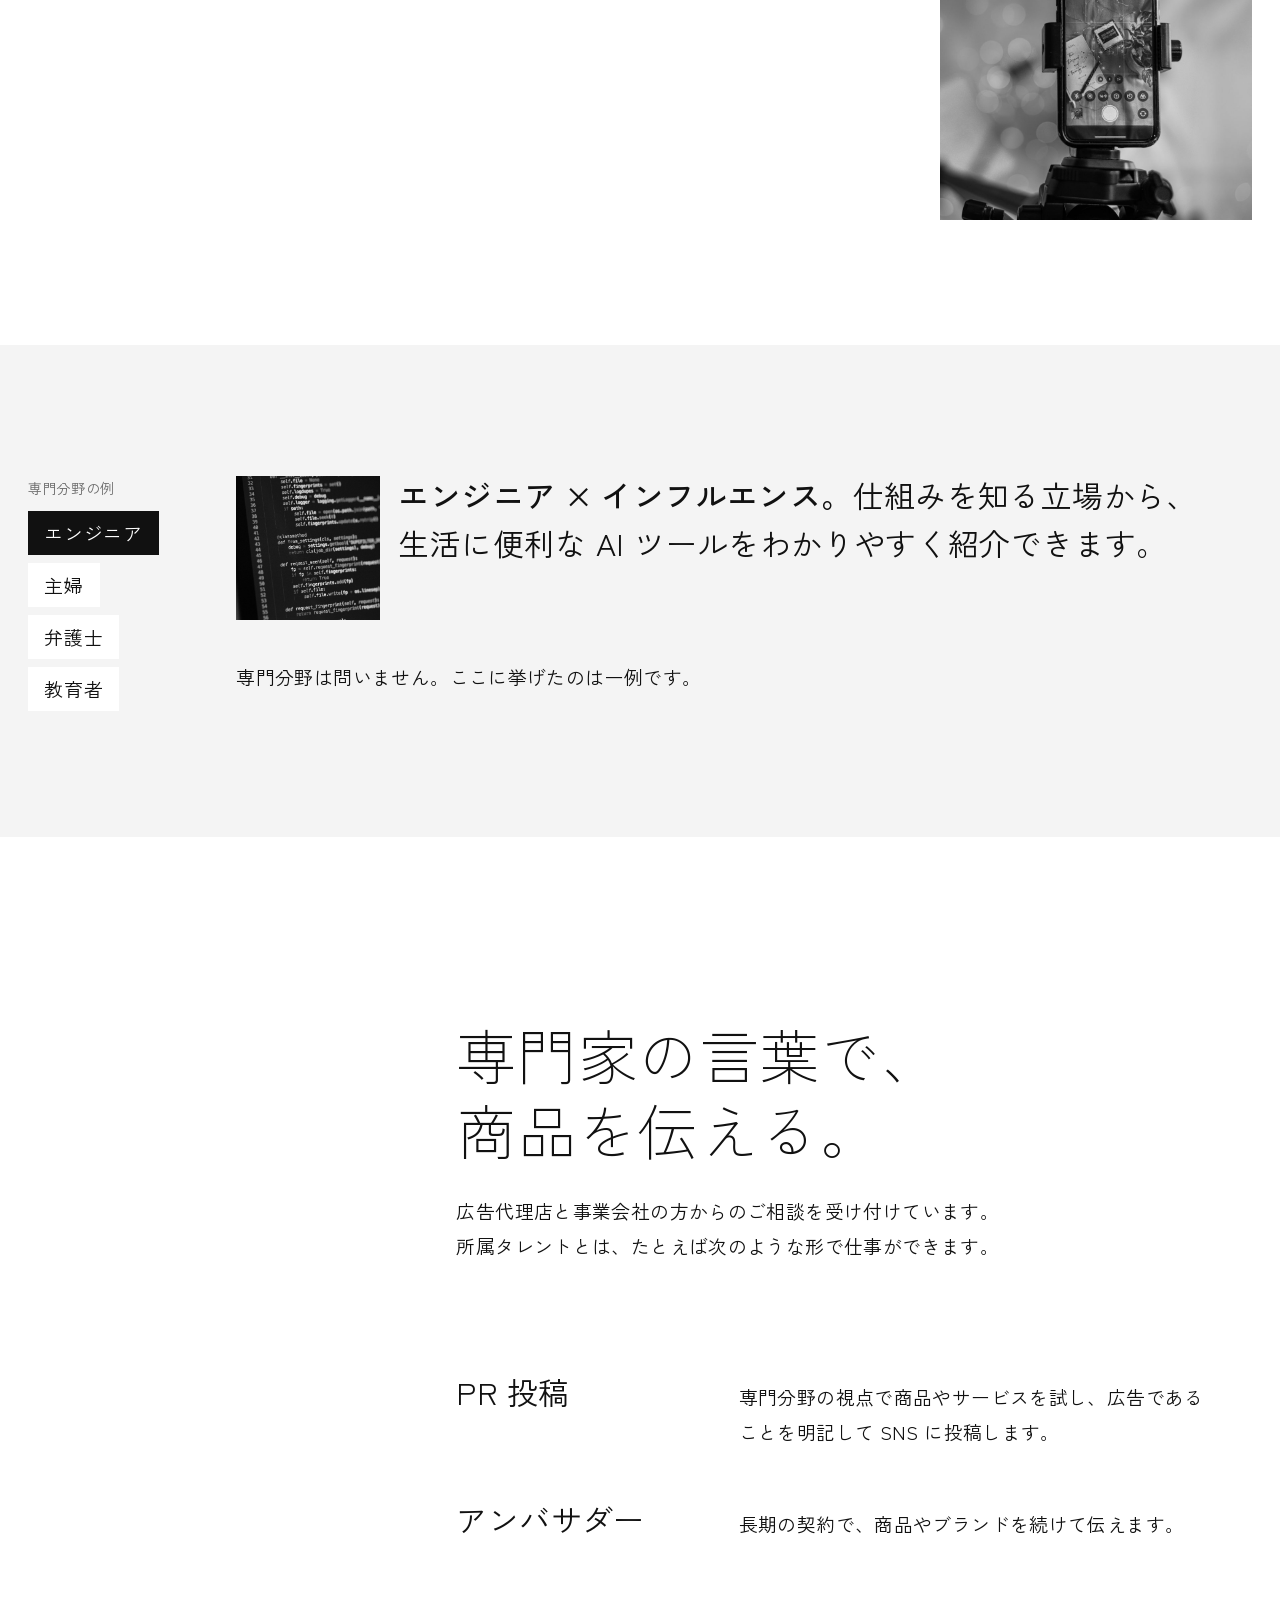
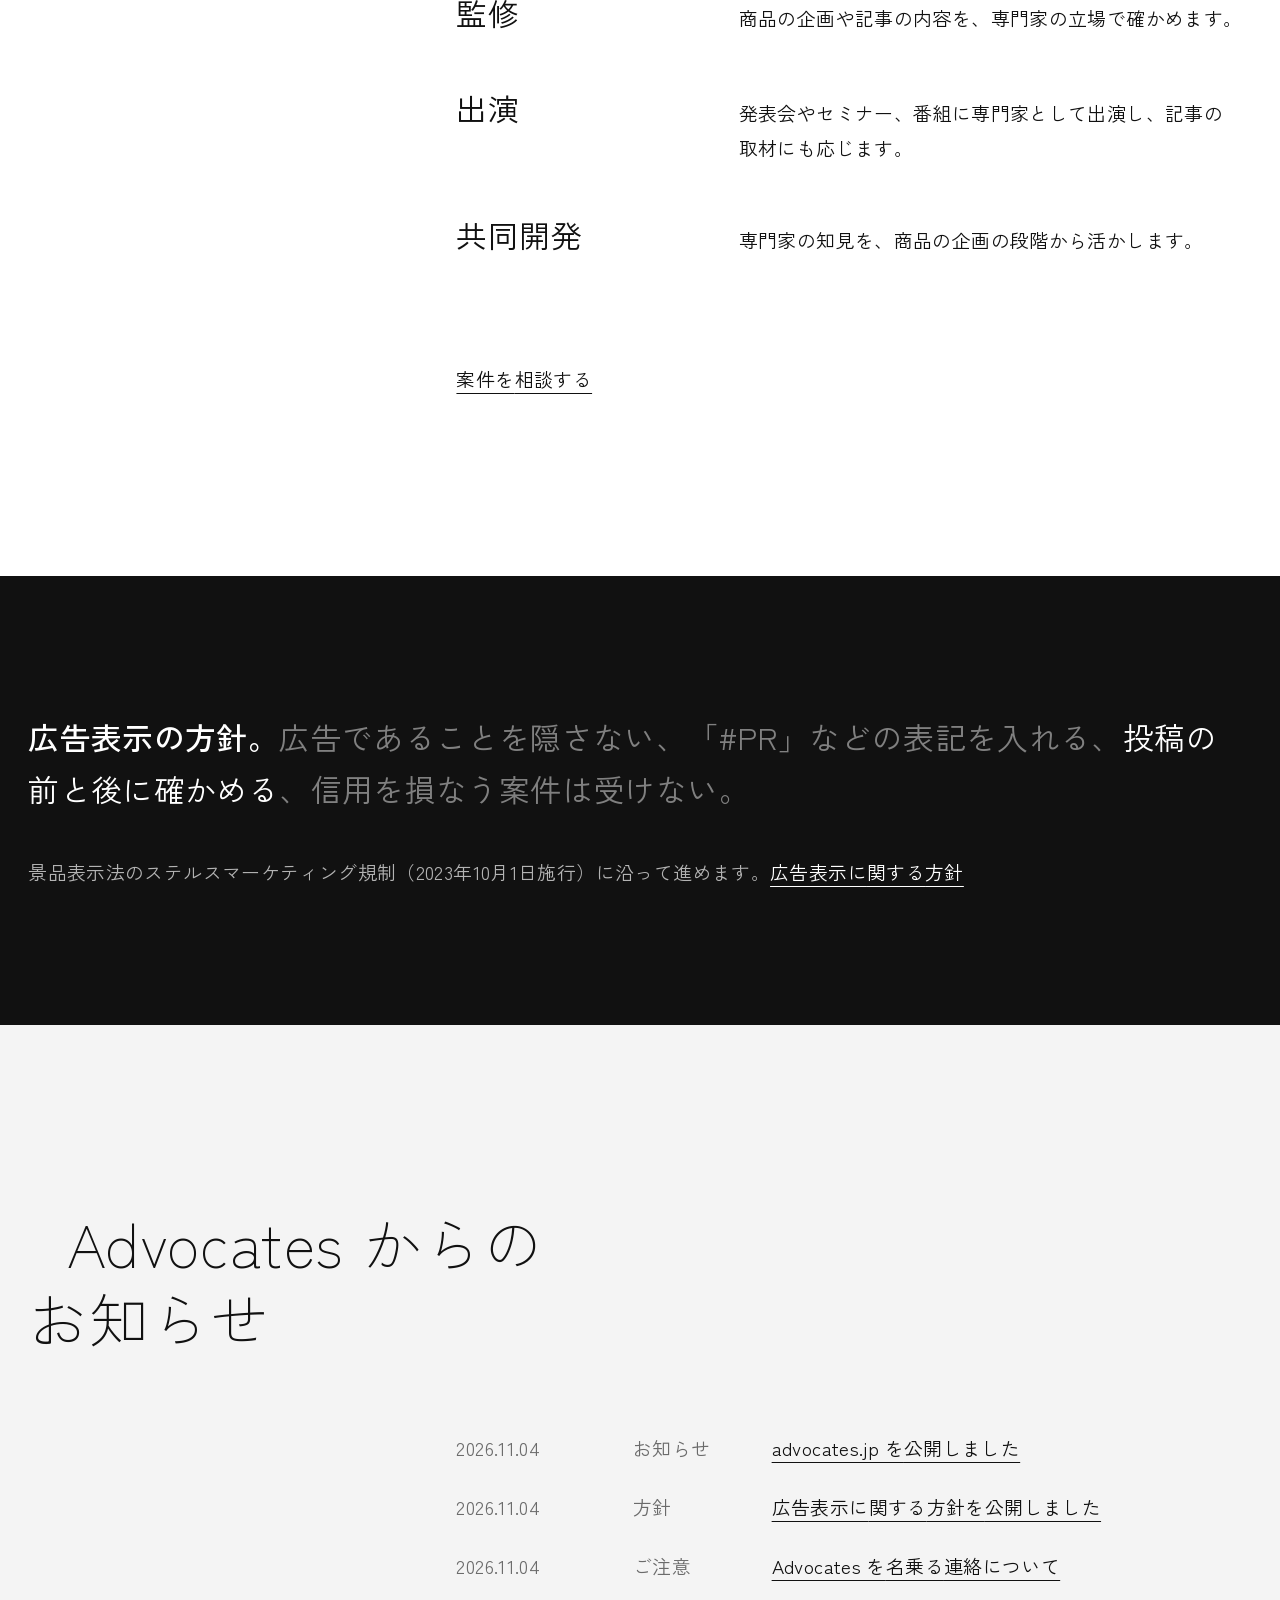
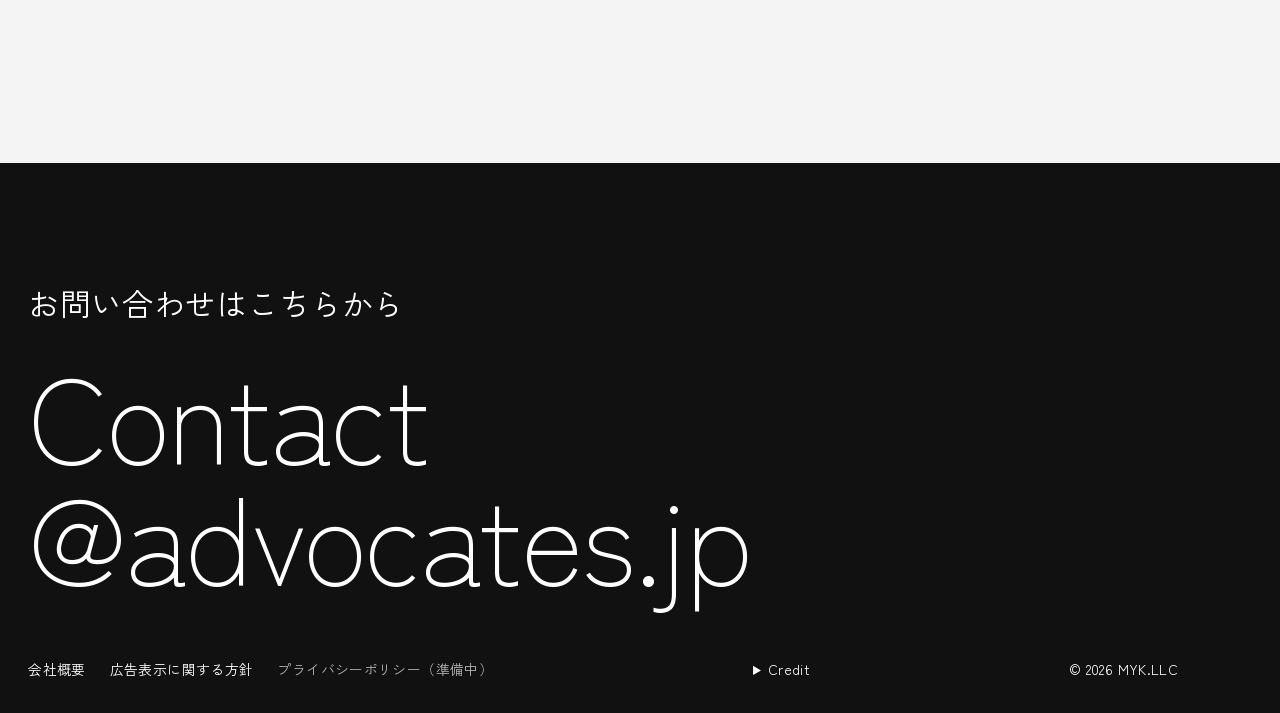
==== commit 7532b055: "feat(site): use symbolic tools for specialty photos Each specialty now shows the one tool that stand" ====
--- a/site/index.html
+++ b/site/index.html
@@ -43,7 +43,7 @@
     <div class="hero-field hero-field--ink" data-ink="#ffffff" data-ground="#111111"></div>
     <h1 class="hero-title" id="hero-title">
       <span class="hero-copy hero-copy--paper">
-        <span class="line line-1"><span class="w-who">Who</span> <span class="slot" aria-hidden="true"><img class="is-on" src="assets/keyboard-of-japanese-language.jpg" width="1400" height="1050" alt="" style="object-position: 50% 55%" fetchpriority="high"><img src="assets/meal-prep-containers.jpg" width="1400" height="1120" alt="" style="object-position: 50% 50%"><img src="assets/yokohama-court.jpg" width="1400" height="1050" alt="" style="object-position: 30% 78%"><img src="assets/child-writing-with-pencil.jpg" width="1400" height="934" alt="" style="object-position: 50% 38%"></span> <span class="w-adv">Advocates</span></span>
+        <span class="line line-1"><span class="w-who">Who</span> <span class="slot" aria-hidden="true"><img class="is-on" src="assets/engineer-python-code.jpg" width="1400" height="934" alt="" style="object-position: 50% 45%" fetchpriority="high"><img src="assets/homemaker-santoku-knife.jpg" width="1400" height="933" alt="" style="object-position: 50% 62%"><img src="assets/lawyer-balance-scale.jpg" width="1136" height="1400" alt="" style="object-position: 50% 52%"><img src="assets/educator-chalk-blackboard.jpg" width="1400" height="788" alt="" style="object-position: 40% 62%"></span> <span class="w-adv">Advocates</span></span>
         <span class="line">Matters</span>
       </span>
       <span class="hero-copy hero-copy--ink" aria-hidden="true">
@@ -89,15 +89,15 @@
       <div class="specialty-picker" data-picker hidden>
         <p class="picker-label small muted" id="picker-label">専門分野の<wbr>例</p>
         <div class="chips" role="group" aria-labelledby="picker-label">
-          <button type="button" class="chip" aria-pressed="true" data-who="エンジニア" data-example-id="example-engineer" data-src="assets/keyboard-of-japanese-language.jpg" data-w="1400" data-h="1050" data-pos="50% 55%" data-alt="かなが刻まれた日本語キーボード">エンジニア</button>
-          <button type="button" class="chip" aria-pressed="false" data-who="主婦" data-example-id="example-homemaker" data-src="assets/meal-prep-containers.jpg" data-w="1400" data-h="1120" data-pos="50% 50%" data-alt="作り置きのおかずを詰めた3つの保存容器">主婦</button>
-          <button type="button" class="chip" aria-pressed="false" data-who="弁護士" data-example-id="example-lawyer" data-src="assets/yokohama-court.jpg" data-w="1400" data-h="1050" data-pos="30% 75%" data-alt="「裁判所」と刻まれた石の看板">弁護士</button>
-          <button type="button" class="chip" aria-pressed="false" data-who="教育者" data-example-id="example-educator" data-src="assets/child-writing-with-pencil.jpg" data-w="1400" data-h="934" data-pos="15% 50%" data-alt="鉛筆で字を書く子どもの手元">教育者</button>
+          <button type="button" class="chip" aria-pressed="true" data-who="エンジニア" data-example-id="example-engineer" data-src="assets/engineer-python-code.jpg" data-w="1400" data-h="934" data-pos="45% 50%" data-alt="Python のコードが並ぶ画面">エンジニア</button>
+          <button type="button" class="chip" aria-pressed="false" data-who="主婦" data-example-id="example-homemaker" data-src="assets/homemaker-santoku-knife.jpg" data-w="1400" data-h="933" data-pos="35% 50%" data-alt="まな板の上の三徳包丁と、刻んだ野菜">主婦</button>
+          <button type="button" class="chip" aria-pressed="false" data-who="弁護士" data-example-id="example-lawyer" data-src="assets/lawyer-balance-scale.jpg" data-w="1136" data-h="1400" data-pos="50% 52%" data-alt="木の台に置かれた天秤">弁護士</button>
+          <button type="button" class="chip" aria-pressed="false" data-who="教育者" data-example-id="example-educator" data-src="assets/educator-chalk-blackboard.jpg" data-w="1400" data-h="788" data-pos="42% 50%" data-alt="チョークで黒板に数式を書く手">教育者</button>
         </div>
       </div>
       <div class="specialty-body">
         <p class="specialty-statement" data-reveal>
-          <img class="dropcap" data-dropcap src="assets/keyboard-of-japanese-language.jpg" width="1400" height="1050" alt="かなが刻まれた日本語キーボード" style="object-position: 50% 55%" loading="lazy" decoding="async">
+          <img class="dropcap" data-dropcap src="assets/engineer-python-code.jpg" width="1400" height="934" alt="Python のコードが並ぶ画面" style="object-position: 45% 50%" loading="lazy" decoding="async">
           <span class="specialty-who"><span data-who-text>エンジニア</span>&nbsp;× インフルエンス。</span><span data-example-text aria-live="polite"><wbr>仕組みを<wbr>知る立場から、<wbr>生活に<wbr>便利な&nbsp;AI&nbsp;ツールを<wbr>わかりやすく<wbr>紹介できます。</span>
         </p>
         <dl class="specialty-list">
@@ -175,7 +175,7 @@
     </nav>
     <details class="credits">
       <summary>Credit</summary>
-      <p>写真：<a href="https://commons.wikimedia.org/w/index.php?curid=120932162"><wbr>「横浜裁判所 2」</a> Syced<wbr>（<a href="https://creativecommons.org/publicdomain/zero/1.0/">CC0</a>、<wbr>Wikimedia Commons）、<a href="https://commons.wikimedia.org/wiki/File:Keyboard-of-Japanese-language.jpg"><wbr>「Keyboard-of-Japanese-language」</a> LERK<wbr>（<a href="https://creativecommons.org/licenses/by/2.5/">CC BY 2.5</a>、<wbr>Wikimedia Commons）、<a href="https://commons.wikimedia.org/wiki/File:Kodansha_Typists_(pg_232).jpg"><wbr>「Kodansha Typists」</a> Noma, Seiji<wbr>（パブリックドメイン、<wbr>Wikimedia Commons）、<a href="https://unsplash.com/photos/a-group-of-people-walking-across-a-street-MqvcfXmgHlE"><wbr>Fahrul Azmi</a>、<a href="https://unsplash.com/photos/black-and-silver-camera-with-black-tripod-AJRZMx9XV7M"><wbr>Mona Jain</a>、<a href="https://unsplash.com/photos/person-sitting-and-writing-don-9N68zG9o9IY"><wbr>Alexander Dummer</a>、<a href="https://unsplash.com/photos/meal-prep-containers-with-healthy-food-lMcRyBx4G50"><wbr>Ella Olsson</a><wbr>（<a href="https://unsplash.com/license">Unsplash License</a>、<wbr>Unsplash）。<wbr>いずれも<wbr>白黒への<wbr>変換、<wbr>切り抜き、<wbr>縮小を<wbr>しています。</p>
+      <p>写真：<a href="https://commons.wikimedia.org/wiki/File:Kodansha_Typists_(pg_232).jpg"><wbr>「Kodansha Typists」</a> Noma, Seiji<wbr>（パブリックドメイン、<wbr>Wikimedia Commons）、<a href="https://unsplash.com/photos/a-group-of-people-walking-across-a-street-MqvcfXmgHlE"><wbr>Fahrul Azmi</a>、<a href="https://unsplash.com/photos/black-and-silver-camera-with-black-tripod-AJRZMx9XV7M"><wbr>Mona Jain</a>、<a href="https://unsplash.com/photos/a-computer-screen-with-a-bunch-of-code-on-it-ieic5Tq8YMk"><wbr>Chris Ried</a>、<a href="https://unsplash.com/photos/sliced-green-and-red-bell-peppers-on-white-chopping-board-5zKFbbEryP8"><wbr>Jenna E.</a>、<a href="https://unsplash.com/photos/small-gold-balance-scale-on-colorful-wood-j06gLuKK0GM"><wbr>Elena Mozhvilo</a>、<a href="https://unsplash.com/photos/hand-writing-mathematical-formulas-on-a-blackboard-with-chalk-0uKaXrG9zaQ"><wbr>Vitaly Gariev</a><wbr>（<a href="https://unsplash.com/license">Unsplash License</a>、<wbr>Unsplash）。<wbr>いずれも<wbr>白黒への<wbr>変換、<wbr>切り抜き、<wbr>縮小を<wbr>しています。</p>
     </details>
     <p>© 2026 MYK.LLC</p>
   </div>
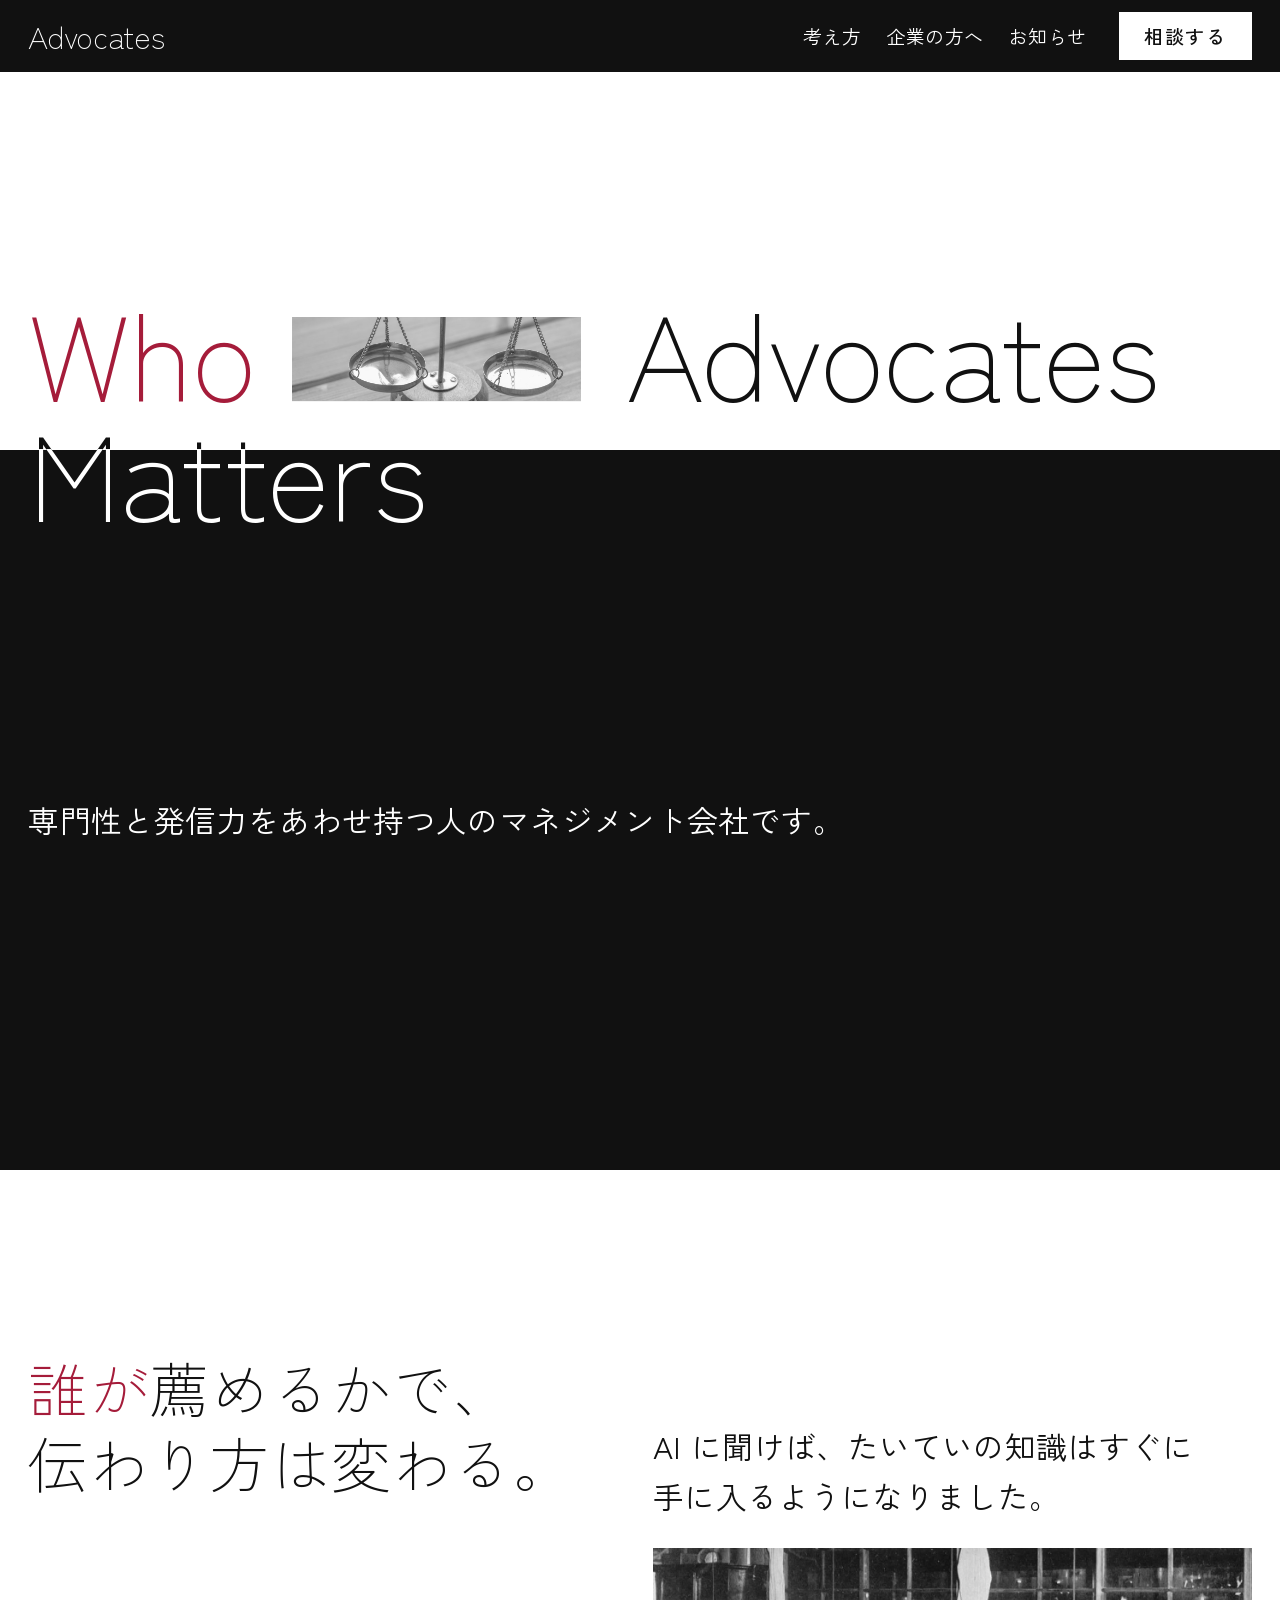
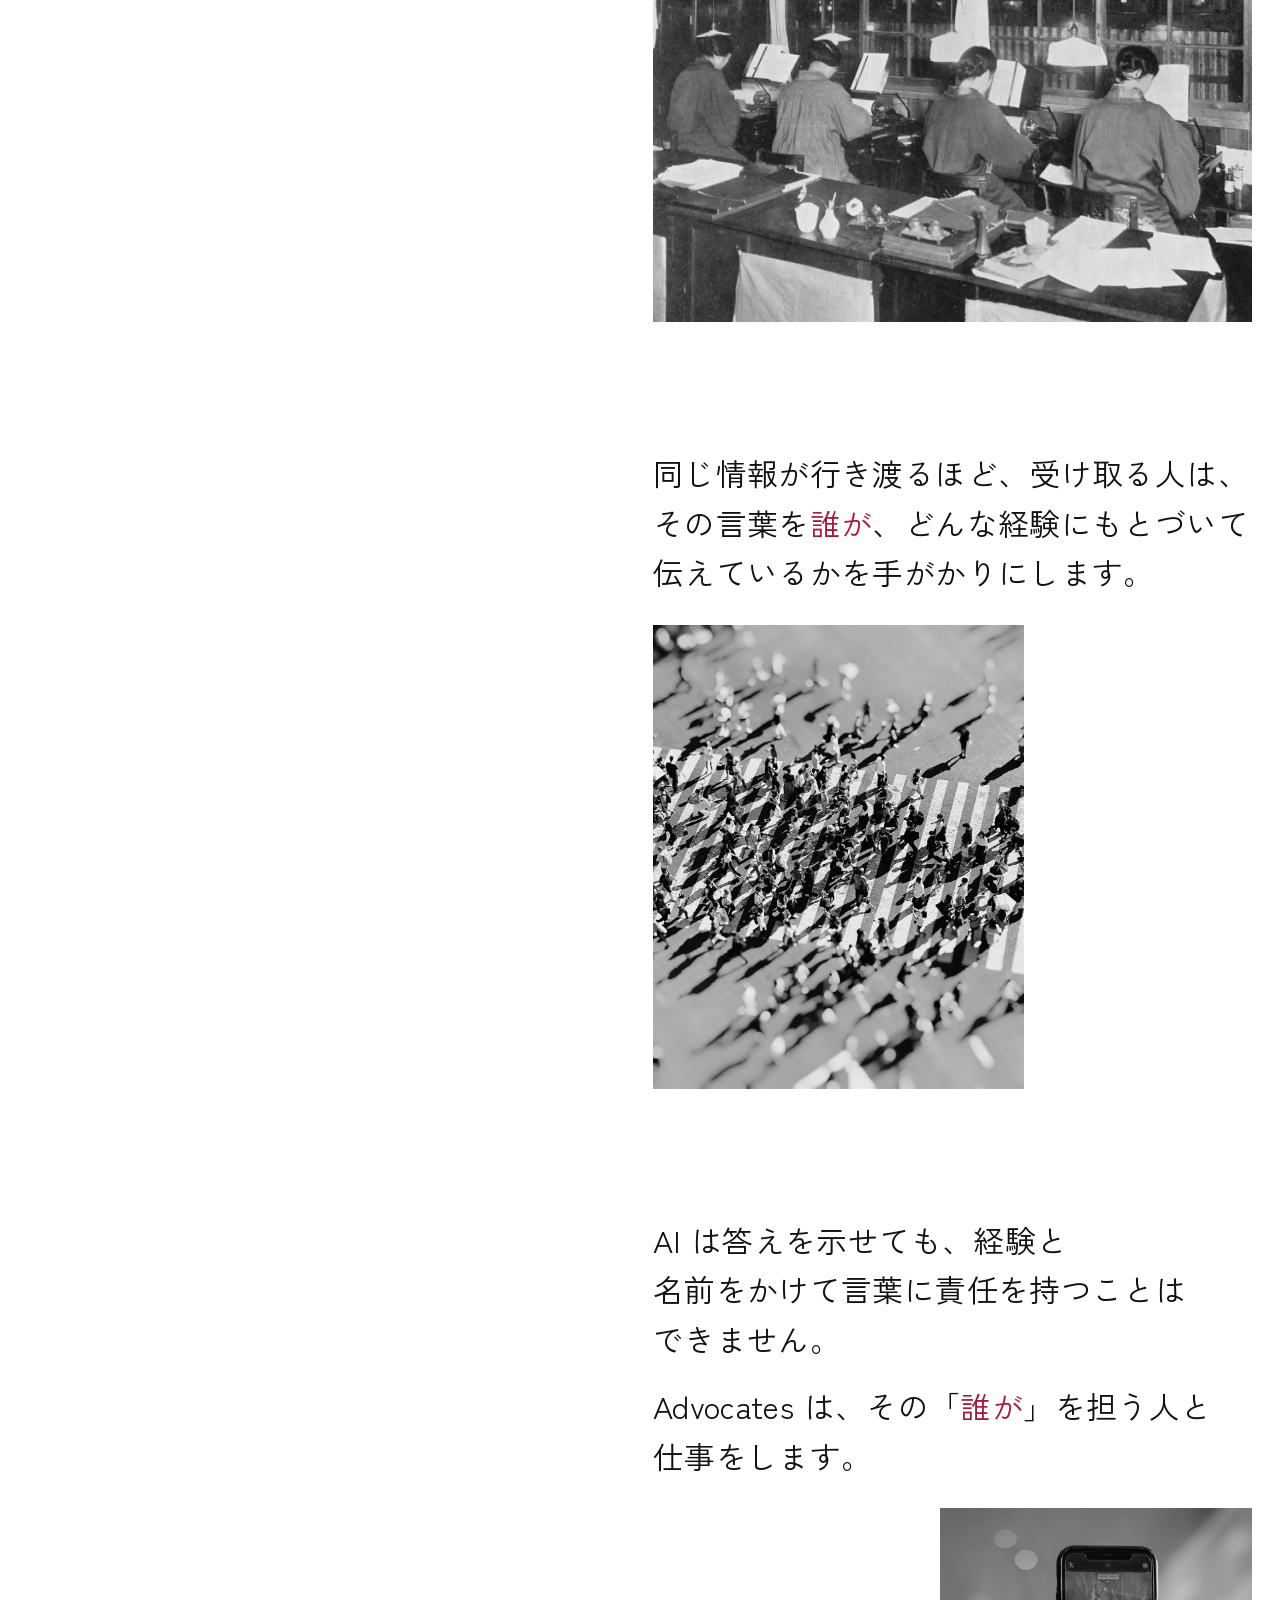
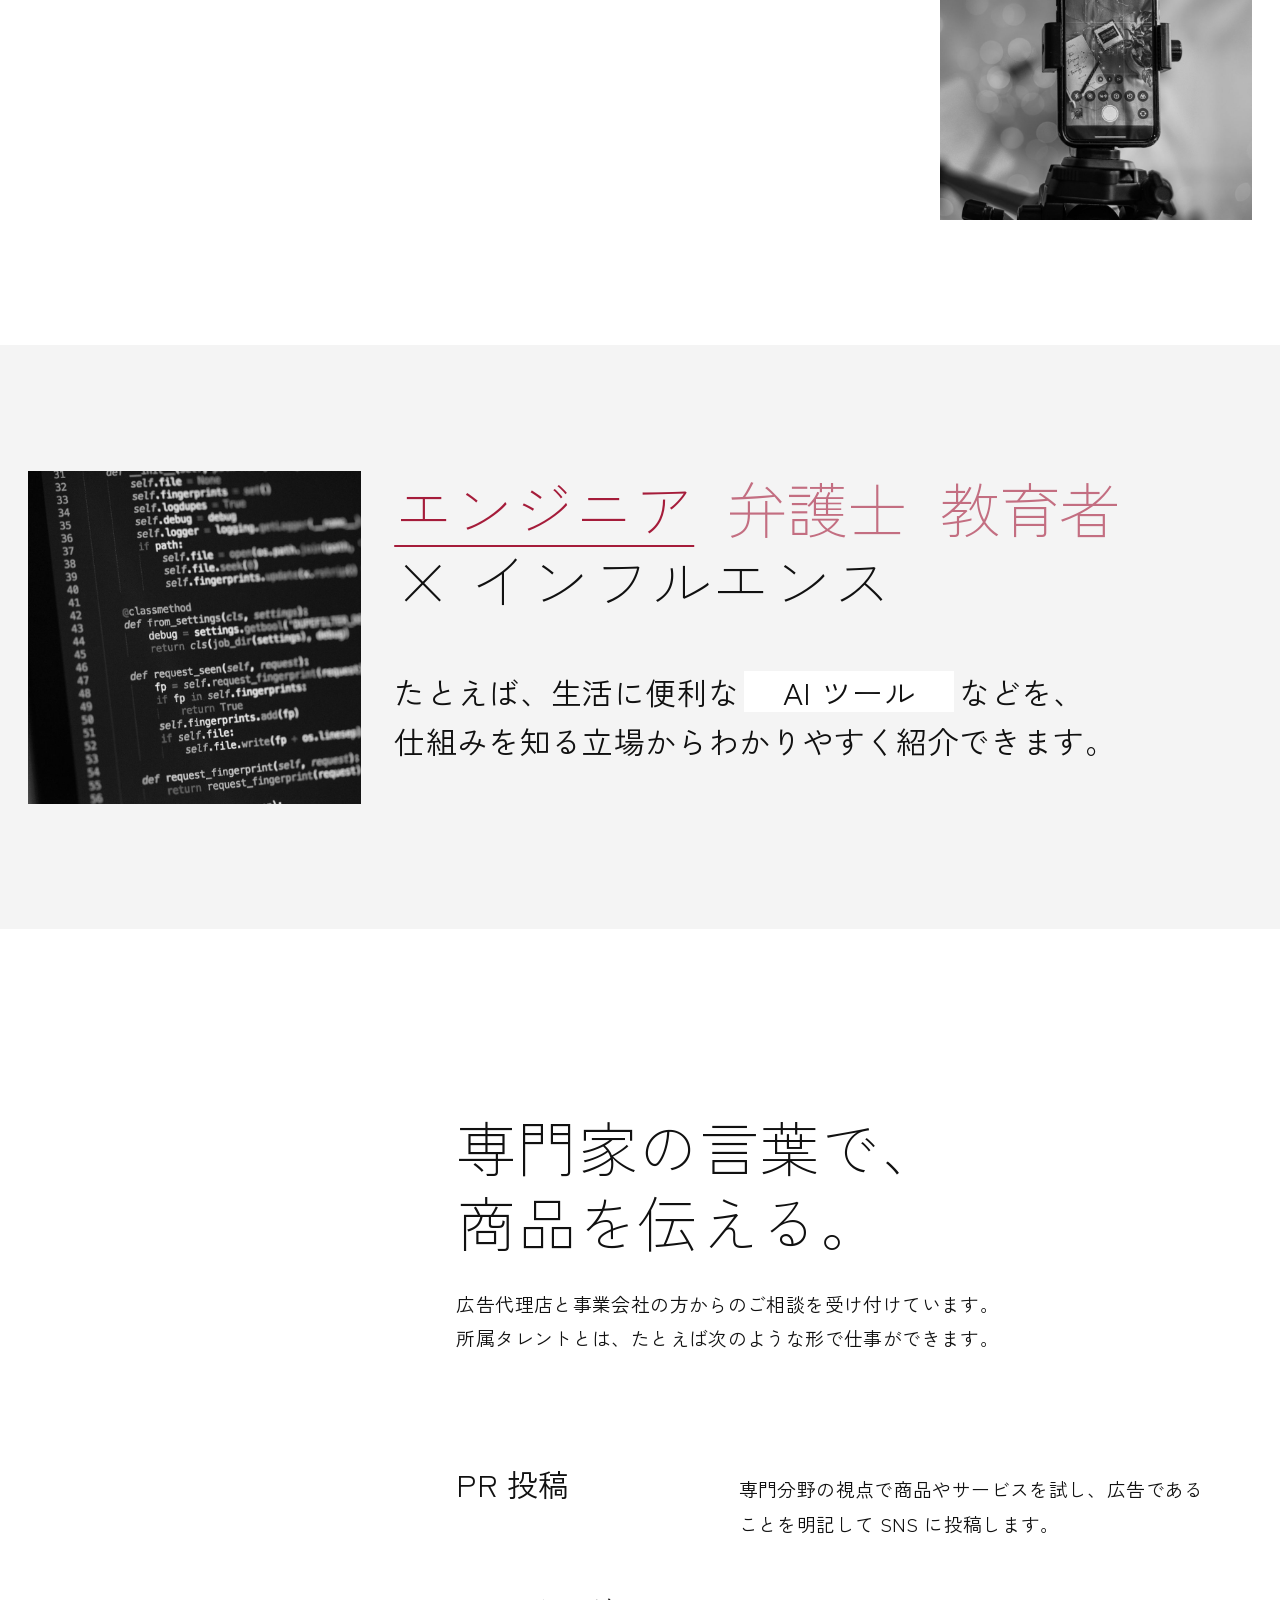
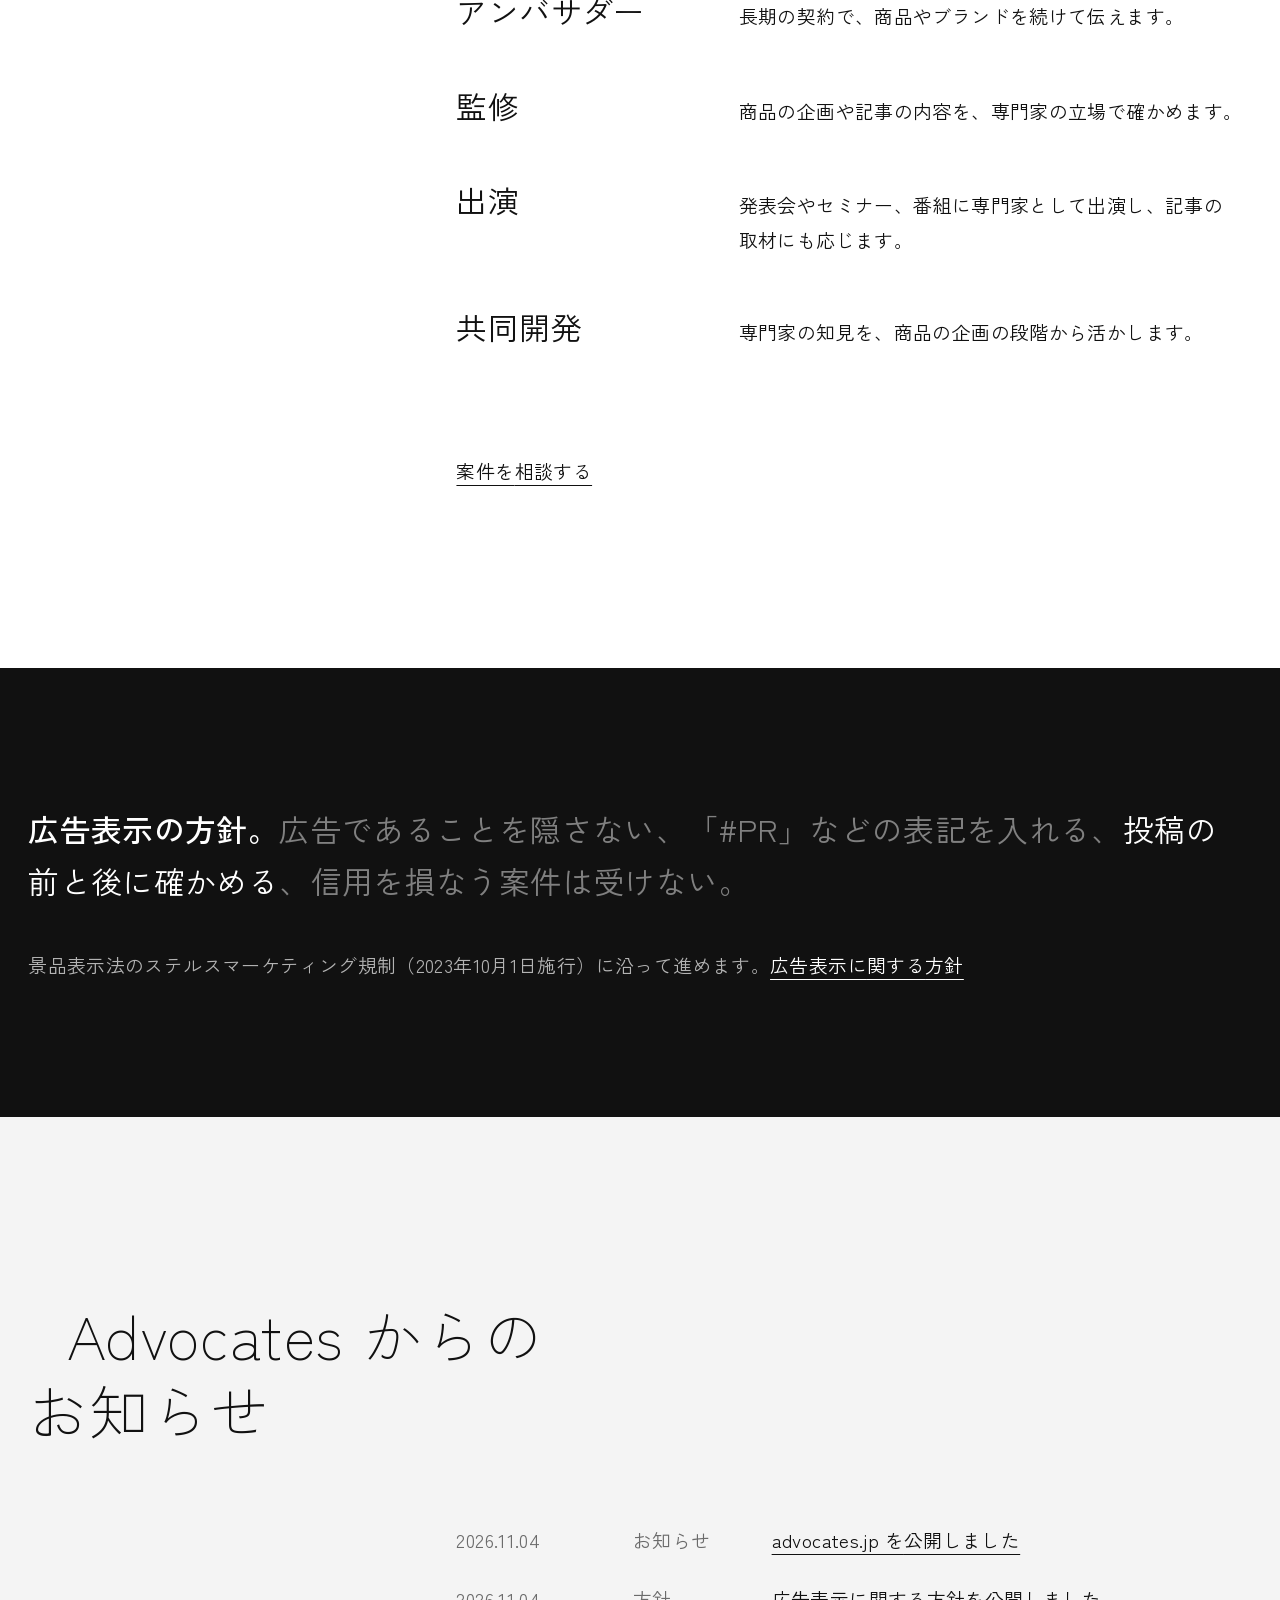
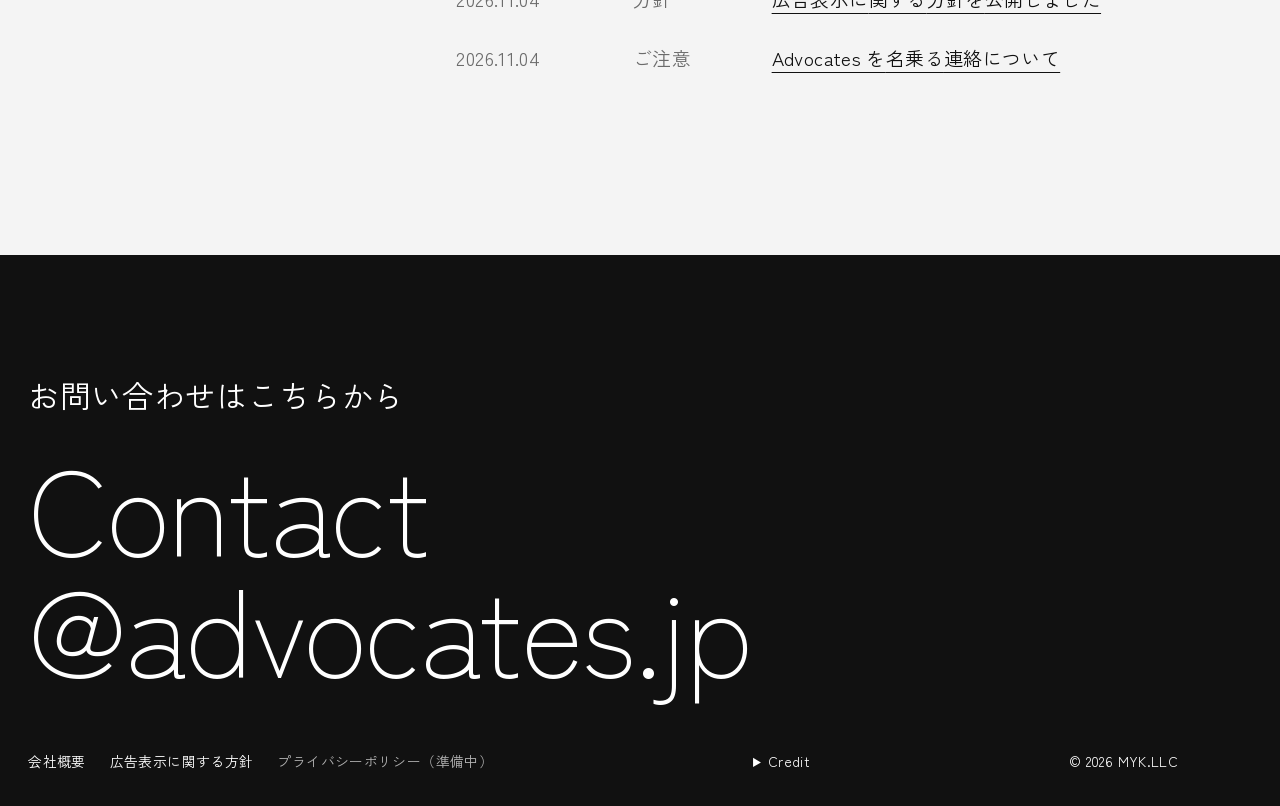
==== commit 3904606a: "feat(site): rework specialties as three red tabs Each example sits in a blank between たとえば and など an" ====
--- a/site/index.html
+++ b/site/index.html
@@ -43,7 +43,7 @@
     <div class="hero-field hero-field--ink" data-ink="#ffffff" data-ground="#111111"></div>
     <h1 class="hero-title" id="hero-title">
       <span class="hero-copy hero-copy--paper">
-        <span class="line line-1"><span class="w-who">Who</span> <span class="slot" aria-hidden="true"><img class="is-on" src="assets/engineer-python-code.jpg" width="1400" height="934" alt="" style="object-position: 50% 45%" fetchpriority="high"><img src="assets/homemaker-santoku-knife.jpg" width="1400" height="933" alt="" style="object-position: 50% 62%"><img src="assets/lawyer-balance-scale.jpg" width="1136" height="1400" alt="" style="object-position: 50% 52%"><img src="assets/educator-chalk-blackboard.jpg" width="1400" height="788" alt="" style="object-position: 40% 62%"></span> <span class="w-adv">Advocates</span></span>
+        <span class="line line-1"><span class="w-who">Who</span> <span class="slot" aria-hidden="true"><img class="is-on" src="assets/engineer-python-code.jpg" width="1400" height="934" alt="" style="object-position: 50% 45%" fetchpriority="high"><img src="assets/lawyer-balance-scale.jpg" width="1136" height="1400" alt="" style="object-position: 50% 52%"><img src="assets/educator-chalk-blackboard.jpg" width="1400" height="788" alt="" style="object-position: 40% 62%"></span> <span class="w-adv">Advocates</span></span>
         <span class="line">Matters</span>
       </span>
       <span class="hero-copy hero-copy--ink" aria-hidden="true">
@@ -84,30 +84,29 @@
   </section>
 
   <section class="specialty" id="specialty" data-ink="#111111" data-ground="#f4f4f4" aria-labelledby="specialty-title">
-    <div class="wrap grid">
+    <div class="wrap">
       <h2 class="sr-only" id="specialty-title">専門性&nbsp;× インフルエンス</h2>
-      <div class="specialty-picker" data-picker hidden>
-        <p class="picker-label small muted" id="picker-label">専門分野の<wbr>例</p>
-        <div class="chips" role="group" aria-labelledby="picker-label">
-          <button type="button" class="chip" aria-pressed="true" data-who="エンジニア" data-example-id="example-engineer" data-src="assets/engineer-python-code.jpg" data-w="1400" data-h="934" data-pos="45% 50%" data-alt="Python のコードが並ぶ画面">エンジニア</button>
-          <button type="button" class="chip" aria-pressed="false" data-who="主婦" data-example-id="example-homemaker" data-src="assets/homemaker-santoku-knife.jpg" data-w="1400" data-h="933" data-pos="35% 50%" data-alt="まな板の上の三徳包丁と、刻んだ野菜">主婦</button>
-          <button type="button" class="chip" aria-pressed="false" data-who="弁護士" data-example-id="example-lawyer" data-src="assets/lawyer-balance-scale.jpg" data-w="1136" data-h="1400" data-pos="50% 52%" data-alt="木の台に置かれた天秤">弁護士</button>
-          <button type="button" class="chip" aria-pressed="false" data-who="教育者" data-example-id="example-educator" data-src="assets/educator-chalk-blackboard.jpg" data-w="1400" data-h="788" data-pos="42% 50%" data-alt="チョークで黒板に数式を書く手">教育者</button>
+      <div class="specialty-grid">
+        <div class="specialty-mark" aria-hidden="true" data-reveal>
+          <img class="is-on" data-for="specialty-engineer" src="assets/engineer-python-code.jpg" width="1400" height="934" alt="" style="object-position: 45% 50%" loading="lazy" decoding="async">
+          <img data-for="specialty-lawyer" src="assets/lawyer-balance-scale.jpg" width="1136" height="1400" alt="" style="object-position: 50% 55%" loading="lazy" decoding="async">
+          <img data-for="specialty-educator" src="assets/educator-chalk-blackboard.jpg" width="1400" height="788" alt="" style="object-position: 42% 50%" loading="lazy" decoding="async">
+        </div>
+        <div class="specialty-head" data-picker data-reveal style="--d: 1" hidden>
+          <div class="specialty-tabs" role="group" aria-label="専門分野の例">
+            <button type="button" class="specialty-tab" aria-pressed="true" aria-controls="specialty-engineer">エンジニア</button>
+            <button type="button" class="specialty-tab" aria-pressed="false" aria-controls="specialty-lawyer">弁護士</button>
+            <button type="button" class="specialty-tab" aria-pressed="false" aria-controls="specialty-educator">教育者</button>
+          </div>
+          <p class="specialty-times" aria-hidden="true">× インフルエンス</p>
+        </div>
+        <div class="specialty-panels" data-reveal style="--d: 2">
+          <p class="specialty-panel is-on" id="specialty-engineer"><span class="specialty-who">エンジニア&nbsp;× インフルエンス。</span><wbr>たとえば、<wbr>生活に<wbr><span class="nobr">便利な<span class="word-slot" aria-hidden="true"><span class="is-on">AI&nbsp;ツール</span><span>ガジェット</span><span>スマート家電</span><span>スマホアプリ</span></span><span class="sr-only">AI&nbsp;ツールやガジェット、スマート家電、スマホアプリ</span>などを、</span><wbr>仕組みを<wbr>知る立場から<wbr>わかりやすく<wbr>紹介できます。</p>
+          <p class="specialty-panel" id="specialty-lawyer"><span class="specialty-who">弁護士&nbsp;× インフルエンス。</span><wbr>たとえば、<span class="nobr"><span class="word-slot" aria-hidden="true"><span class="is-on">フリマアプリ</span><span>通販サービス</span><span>サブスク</span><span>カーシェア</span></span><span class="sr-only">フリマアプリや通販サービス、サブスク、カーシェア</span>などを、</span><wbr>トラブルを<wbr>防ぐ法律の<wbr>知識とあわせて<wbr>紹介できます。</p>
+          <p class="specialty-panel" id="specialty-educator"><span class="specialty-who">教育者&nbsp;× インフルエンス。</span><wbr>たとえば、<span class="nobr"><span class="word-slot" aria-hidden="true"><span class="is-on">学習アプリ</span><span>文房具</span><span>知育玩具</span><span>図鑑</span></span><span class="sr-only">学習アプリや文房具、知育玩具、図鑑</span>などを、</span><wbr>教室で<wbr>見てきた子どもの<wbr>反応をもとに紹介できます。</p>
         </div>
       </div>
-      <div class="specialty-body">
-        <p class="specialty-statement" data-reveal>
-          <img class="dropcap" data-dropcap src="assets/engineer-python-code.jpg" width="1400" height="934" alt="Python のコードが並ぶ画面" style="object-position: 45% 50%" loading="lazy" decoding="async">
-          <span class="specialty-who"><span data-who-text>エンジニア</span>&nbsp;× インフルエンス。</span><span data-example-text aria-live="polite"><wbr>仕組みを<wbr>知る立場から、<wbr>生活に<wbr>便利な&nbsp;AI&nbsp;ツールを<wbr>わかりやすく<wbr>紹介できます。</span>
-        </p>
-        <dl class="specialty-list">
-          <dt>エンジニア&nbsp;× インフルエンス</dt><dd id="example-engineer">仕組みを<wbr>知る立場から、<wbr>生活に<wbr>便利な&nbsp;AI&nbsp;ツールを<wbr>わかりやすく<wbr>紹介できます。</dd>
-          <dt>主婦&nbsp;× インフルエンス</dt><dd id="example-homemaker">毎日の家事で<wbr>使い込んだうえで、<wbr>時短家電や<wbr>作り置きに<wbr>使う保存容器を<wbr>紹介できます。</dd>
-          <dt>弁護士&nbsp;× インフルエンス</dt><dd id="example-lawyer">トラブルを<wbr>防ぐ法律の<wbr>知識とあわせて、<wbr>フリマアプリや<wbr>通販サービスを<wbr>紹介できます。</dd>
-          <dt>教育者&nbsp;× インフルエンス</dt><dd id="example-educator">教室で<wbr>見てきた子どもの<wbr>反応をもとに、<wbr>家庭学習のアプリや<wbr>文房具を<wbr>紹介できます。</dd>
-        </dl>
-        <p class="specialty-note">専門分野は<wbr>問いません。<wbr>ここに<wbr>挙げたのは<wbr>一例です。</p>
-      </div>
+      <p class="sr-only" data-specialty-live aria-live="polite"></p>
     </div>
   </section>
 
@@ -130,7 +129,7 @@
 
   <section class="policy" id="policy" data-ink="#ffffff" data-ground="#111111" aria-labelledby="policy-title">
     <div class="wrap">
-      <h2 class="sr-only" id="policy-title">広告表示の<wbr>方針</h2>
+      <h2 class="sr-only" id="policy-title">広告表示の方針</h2>
       <p class="policy-sentence" data-reveal><span class="policy-open">広告表示の<wbr>方針。</span><span class="policy-item"><wbr>広告である<wbr>ことを<wbr>隠さない</span>、<span class="policy-item"><wbr>「#PR」&#8288;などの<wbr>表記を<wbr>入れる</span>、<span class="policy-item"><wbr>投稿の<wbr>前と<wbr>後に<wbr>確かめる</span>、<span class="policy-item"><wbr>信用を<wbr>損なう<wbr>案件は<wbr>受けない</span>。</p>
       <p class="policy-note" data-reveal>景品表示法の<wbr>ステルスマーケティング規制<wbr>（2023年10月1日施行）&#8288;に<wbr>沿って<wbr>進めます。<a class="link-plain" href="ad-policy.html"><wbr>広告表示に<wbr>関する<wbr>方針</a></p>
     </div>
@@ -175,7 +174,7 @@
     </nav>
     <details class="credits">
       <summary>Credit</summary>
-      <p>写真：<a href="https://commons.wikimedia.org/wiki/File:Kodansha_Typists_(pg_232).jpg"><wbr>「Kodansha Typists」</a> Noma, Seiji<wbr>（パブリックドメイン、<wbr>Wikimedia Commons）、<a href="https://unsplash.com/photos/a-group-of-people-walking-across-a-street-MqvcfXmgHlE"><wbr>Fahrul Azmi</a>、<a href="https://unsplash.com/photos/black-and-silver-camera-with-black-tripod-AJRZMx9XV7M"><wbr>Mona Jain</a>、<a href="https://unsplash.com/photos/a-computer-screen-with-a-bunch-of-code-on-it-ieic5Tq8YMk"><wbr>Chris Ried</a>、<a href="https://unsplash.com/photos/sliced-green-and-red-bell-peppers-on-white-chopping-board-5zKFbbEryP8"><wbr>Jenna E.</a>、<a href="https://unsplash.com/photos/small-gold-balance-scale-on-colorful-wood-j06gLuKK0GM"><wbr>Elena Mozhvilo</a>、<a href="https://unsplash.com/photos/hand-writing-mathematical-formulas-on-a-blackboard-with-chalk-0uKaXrG9zaQ"><wbr>Vitaly Gariev</a><wbr>（<a href="https://unsplash.com/license">Unsplash License</a>、<wbr>Unsplash）。<wbr>いずれも<wbr>白黒への<wbr>変換、<wbr>切り抜き、<wbr>縮小を<wbr>しています。</p>
+      <p>写真：<a href="https://commons.wikimedia.org/wiki/File:Kodansha_Typists_(pg_232).jpg"><wbr>「Kodansha Typists」</a> Noma, Seiji<wbr>（パブリックドメイン、<wbr>Wikimedia Commons）、<a href="https://unsplash.com/photos/a-group-of-people-walking-across-a-street-MqvcfXmgHlE"><wbr>Fahrul Azmi</a>、<a href="https://unsplash.com/photos/black-and-silver-camera-with-black-tripod-AJRZMx9XV7M"><wbr>Mona Jain</a>、<a href="https://unsplash.com/photos/a-computer-screen-with-a-bunch-of-code-on-it-ieic5Tq8YMk"><wbr>Chris Ried</a>、<a href="https://unsplash.com/photos/small-gold-balance-scale-on-colorful-wood-j06gLuKK0GM"><wbr>Elena Mozhvilo</a>、<a href="https://unsplash.com/photos/hand-writing-mathematical-formulas-on-a-blackboard-with-chalk-0uKaXrG9zaQ"><wbr>Vitaly Gariev</a><wbr>（<a href="https://unsplash.com/license">Unsplash License</a>、<wbr>Unsplash）。<wbr>いずれも<wbr>白黒への<wbr>変換、<wbr>切り抜き、<wbr>縮小を<wbr>しています。</p>
     </details>
     <p>© 2026 MYK.LLC</p>
   </div>
--- a/site/styles.css
+++ b/site/styles.css
@@ -9,8 +9,9 @@
   --surface: #f4f4f4;
   --ink: #111111;
   --muted: #6b6b6b;
-  --dim: #8a8a8a;
   --accent: #a51c3a;
+  /* the accent mixed 62:38 with the --surface grey: as pale as it goes while large text keeps 3:1 there (3.25:1) */
+  --accent-pale: #c36e81;
   --accent-ink: #ffffff;
   --field-1: #111111;
   --field-1-ink: #ffffff;
@@ -135,26 +136,46 @@
 .belief-step--c figure { width: 52%; margin-left: auto; }
 .belief-step--c img { aspect-ratio: 1 / 1; object-position: 88% 50%; }
 
-/* ---------- specialty: the blank, filled ---------- */
-.specialty { background: var(--surface); padding-block: calc(var(--section) * 0.7); }
-.specialty-picker { grid-column: 1 / span 2; padding-top: 0.4rem; }
-.picker-label { margin-bottom: 0.75rem; }
-.chips { display: flex; flex-direction: column; align-items: flex-start; gap: 0.5rem; }
-.chip { min-height: 2.75rem; padding: 0 1rem; background: var(--bg); color: var(--ink); letter-spacing: 0.04em; transition: background-color var(--t-hover) ease, color var(--t-hover) ease, transform var(--t-press) var(--ease-out); }
-.chip:active { transform: scale(0.96); }
-.chip[aria-pressed="true"] { background: var(--ink); color: var(--bg); }
-@media (hover: hover) and (pointer: fine) { .chip[aria-pressed="false"]:hover { background: #e2e2e2; } }
-.specialty-body { grid-column: 3 / -1; }
-.specialty-statement { max-width: none; font-size: var(--step-lead); line-height: 1.55; }
-.specialty-statement::after { content: ""; display: block; clear: both; }
-.dropcap { float: left; width: 4.65em; height: 4.65em; margin: 0.18em 0.6em 0 0; object-fit: cover; transition: opacity 260ms ease; }
-.dropcap.is-swapping { opacity: 0; }
-.specialty-who { font-weight: 500; }
-.specialty-list { margin-top: 2rem; display: grid; gap: 0.75rem; }
-.specialty-list dt { font-weight: 500; }
-.specialty-list dd { color: var(--muted); }
-.js .specialty-list { display: none; }
-.specialty-note { margin-top: 2.5rem; }
+/* ---------- specialty: three specialties, and a blank in the sentence that takes one example after another ---------- */
+.specialty { --mark-w: clamp(9rem, 26vw, 24rem); --mark-gap: clamp(1.25rem, 2.6vw, 2.75rem); background: var(--surface); padding-block: calc(var(--section) * 0.7); }
+.specialty .wrap { container-type: inline-size; }
+/* Without script only the sentences show, each with its own label; the photo and the names need the script. */
+.specialty-mark { display: none; }
+.js .specialty-grid { display: grid; grid-template-columns: var(--mark-w) minmax(0, 1fr); grid-template-rows: auto 1fr; column-gap: var(--mark-gap); }
+.js .specialty-mark { display: block; grid-row: 1 / span 2; position: relative; aspect-ratio: 1 / 1; overflow: hidden; background: var(--bg); }
+.specialty-mark img { position: absolute; inset: 0; width: 100%; height: 100%; object-fit: cover; opacity: 0; }
+/* Crossfade as in the hero: the next photo fades in on top while the previous one stays visible underneath. */
+.specialty-mark img.is-on { z-index: 2; opacity: 1; transition: opacity 400ms var(--ease-in-out); }
+.specialty-mark img.is-leaving { z-index: 1; opacity: 1; }
+/* The three names stay on one line: the size gives way before the line would wrap. */
+.specialty-head { font-size: min(var(--step-head), (100cqi - var(--mark-w) - var(--mark-gap)) / 12.8); font-weight: 300; line-height: 1.2; }
+.specialty-head[hidden] { display: none; }
+.specialty-tabs { display: flex; flex-wrap: wrap; column-gap: 0.55em; }
+.specialty-tab { padding: 0; font-size: inherit; font-weight: inherit; line-height: inherit; color: var(--accent-pale); text-decoration: underline; text-decoration-color: transparent; text-decoration-thickness: max(2px, 0.035em); text-underline-offset: 0.2em; transition: color var(--t-hover) ease, text-decoration-color var(--t-hover) ease; }
+.specialty-tab[aria-pressed="true"] { color: var(--accent); text-decoration-color: currentColor; }
+@media (hover: hover) and (pointer: fine) { .specialty-tab:hover { color: var(--accent); } }
+.specialty-times { max-width: none; }
+.specialty-panels { margin-top: clamp(2rem, 4vw, 3.5rem); }
+.specialty-panel { max-width: 26em; font-size: var(--step-lead); line-height: 1.6; }
+.specialty-panel + .specialty-panel { margin-top: 1.25em; }
+.specialty-who { display: block; font-weight: 500; }
+.nobr { white-space: nowrap; }
+/* The blank: a white box as wide as its longest example, so the sentence never reflows when the example changes. */
+.word-slot { display: inline-grid; justify-items: center; margin-inline: 0.15em; padding: 0 0.35em; overflow: hidden; line-height: 1.35; background: var(--bg); }
+.word-slot > span { grid-area: 1 / 1; }
+html:not(.js) .word-slot > span:not(:first-child) { visibility: hidden; }
+/* With script, only one panel shows, stacked in one cell so the section keeps the height of the longest. */
+.js .specialty-who { position: absolute; width: 1px; height: 1px; overflow: hidden; clip-path: inset(50%); white-space: nowrap; }
+.js .specialty-panels { display: grid; align-content: start; }
+.js .specialty-panel { grid-area: 1 / 1; margin: 0; opacity: 0; visibility: hidden; transition: opacity 200ms ease, visibility 0s linear 200ms; }
+.js .specialty-panel.is-on { opacity: 1; visibility: visible; transition: opacity 260ms ease 200ms; }
+/* Waiting examples rest unseen in place; only the arriving one (up from below) and the leaving one (out the top) move.
+   Shown words take the panel's visibility, so the word of a hidden panel never lies over the sentence on show. */
+.js .word-slot > span { opacity: 0; visibility: hidden; }
+.js .word-slot > span.is-on { opacity: 1; visibility: inherit; animation: word-in 450ms var(--ease-out) both; }
+.js .word-slot > span.is-leaving { visibility: inherit; animation: word-out 450ms var(--ease-out) both; }
+@keyframes word-in { from { opacity: 0; transform: translateY(75%); } }
+@keyframes word-out { from { opacity: 1; transform: none; } to { opacity: 0; transform: translateY(-75%); } }
 
 /* ---------- companies: names and descriptions hang from one axis ---------- */
 .companies { background: var(--bg); padding-block: var(--section); }
@@ -254,17 +275,19 @@
 }
 @media (max-width: 48em) {
   .hero { --seam: 46svh; }
-  .specialty-picker { grid-column: 1 / -1; padding-top: 0; margin-bottom: 2rem; }
-  .chips { flex-direction: row; flex-wrap: wrap; }
-  .specialty-body { grid-column: 1 / -1; }
   .footer-meta { flex-direction: column; }
 }
 /* Phone: a narrower frame keeps "Who [frame] Advocates" on one line in landscape. */
 @media (max-width: 40em) {
   :root { --margin: 1rem; --step-display: 10vw; }
   .slot { width: 1.4em; }
-  .policy-sentence, .specialty-statement { font-size: var(--step-body); line-height: 1.85; }
-  .dropcap { width: 5.55em; height: 5.55em; }
+  .policy-sentence, .specialty-panel { font-size: var(--step-body); line-height: 1.85; }
+  /* Phone: the photo becomes a band above the names, and the names stack one per line, as the hero's words do. */
+  .js .specialty-grid { grid-template-columns: minmax(0, 1fr); grid-template-rows: none; }
+  .js .specialty-mark { grid-row: auto; aspect-ratio: 2 / 1; margin-bottom: 1.25rem; }
+  .specialty-head { font-size: min(var(--step-head), 100cqi / 9); }
+  .specialty-tabs { flex-direction: column; align-items: flex-start; }
+  .specialty-tab { padding-block: 0.08em; }
   .row { grid-template-columns: minmax(0, 1fr); row-gap: 0.25rem; }
   .news-list li { grid-template-columns: auto minmax(0, 1fr); }
   .news-item { grid-column: 1 / -1; }
@@ -278,5 +301,6 @@
   .slot { width: 2.54em; margin-inline-end: 0; }
 }
 @media (prefers-reduced-motion: reduce) {
-  .site-header, .chip, .button, .policy-item, .dropcap, .to-top { transition: none; }
-}
+  .site-header, .button, .policy-item, .specialty-tab, .specialty-panel, .specialty-mark img, .word-slot > span, .to-top { transition: none !important; }
+  .word-slot > span { animation: none !important; }
+}
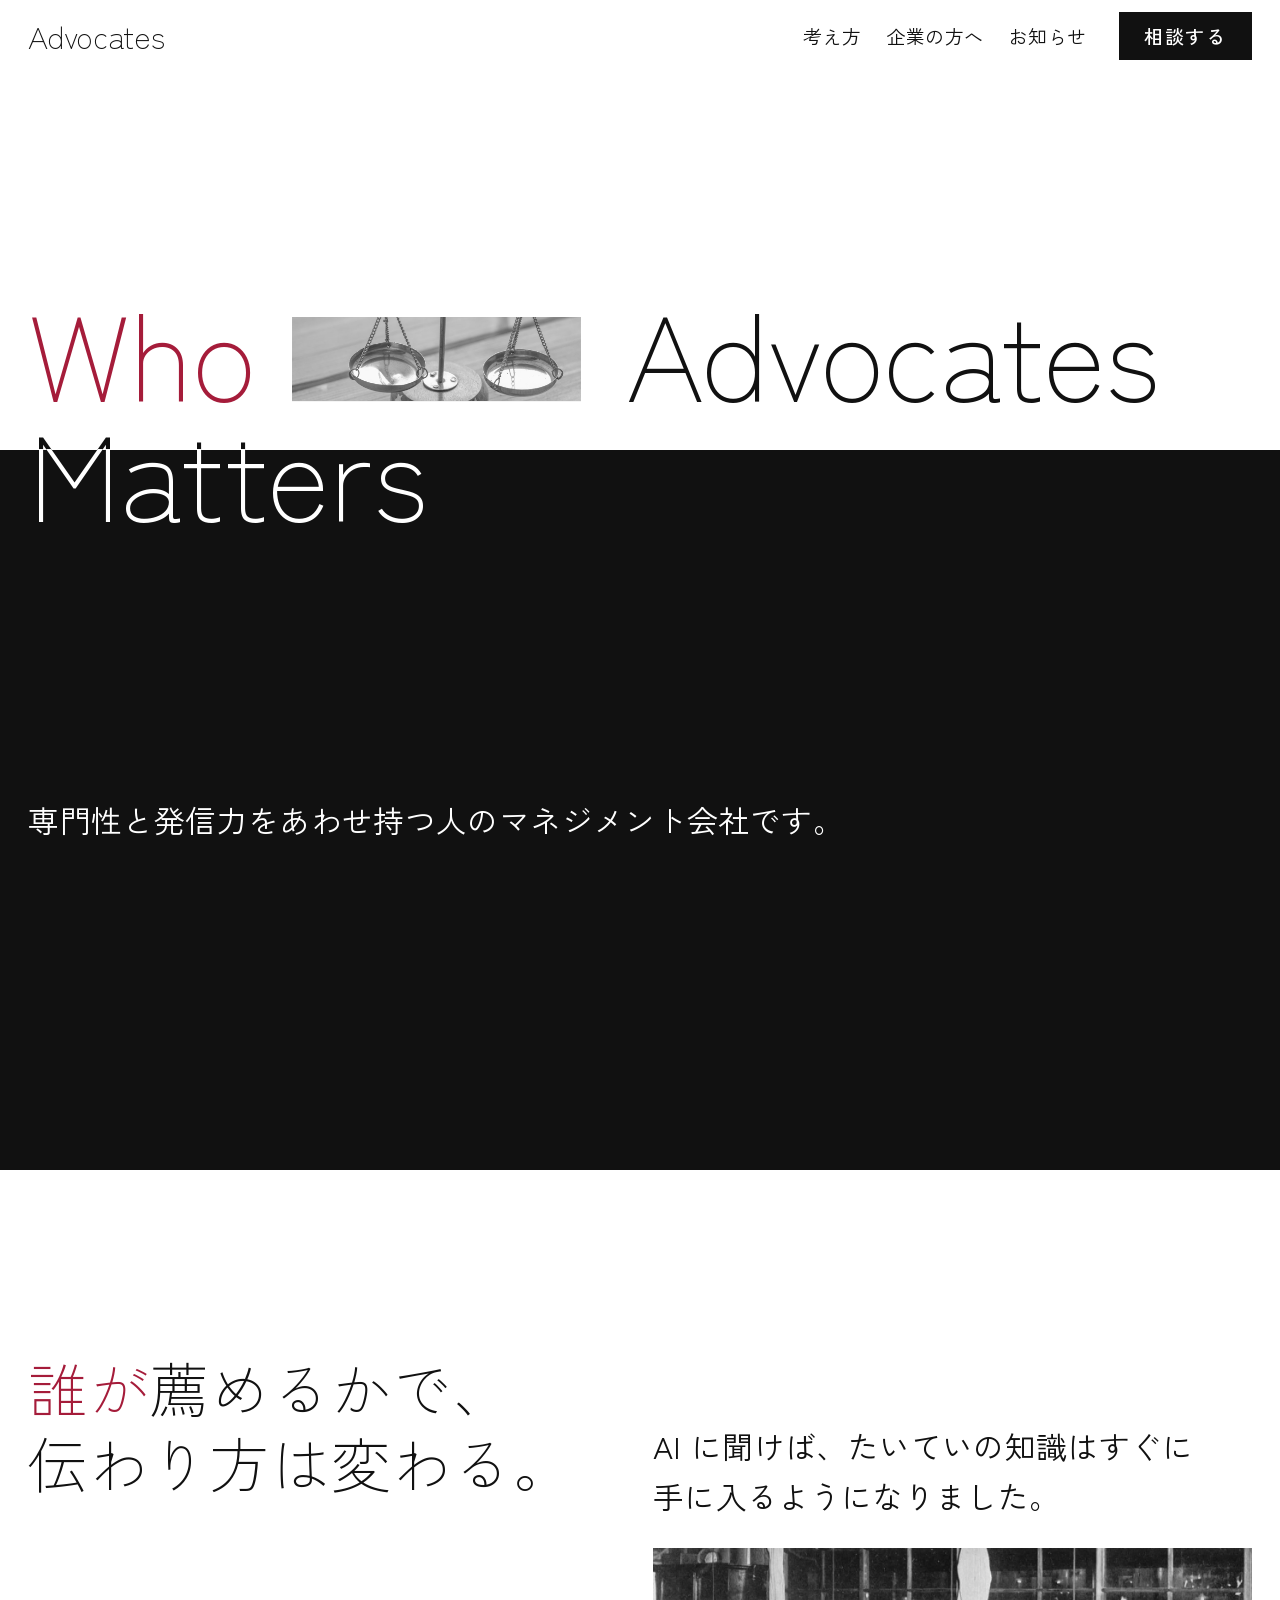
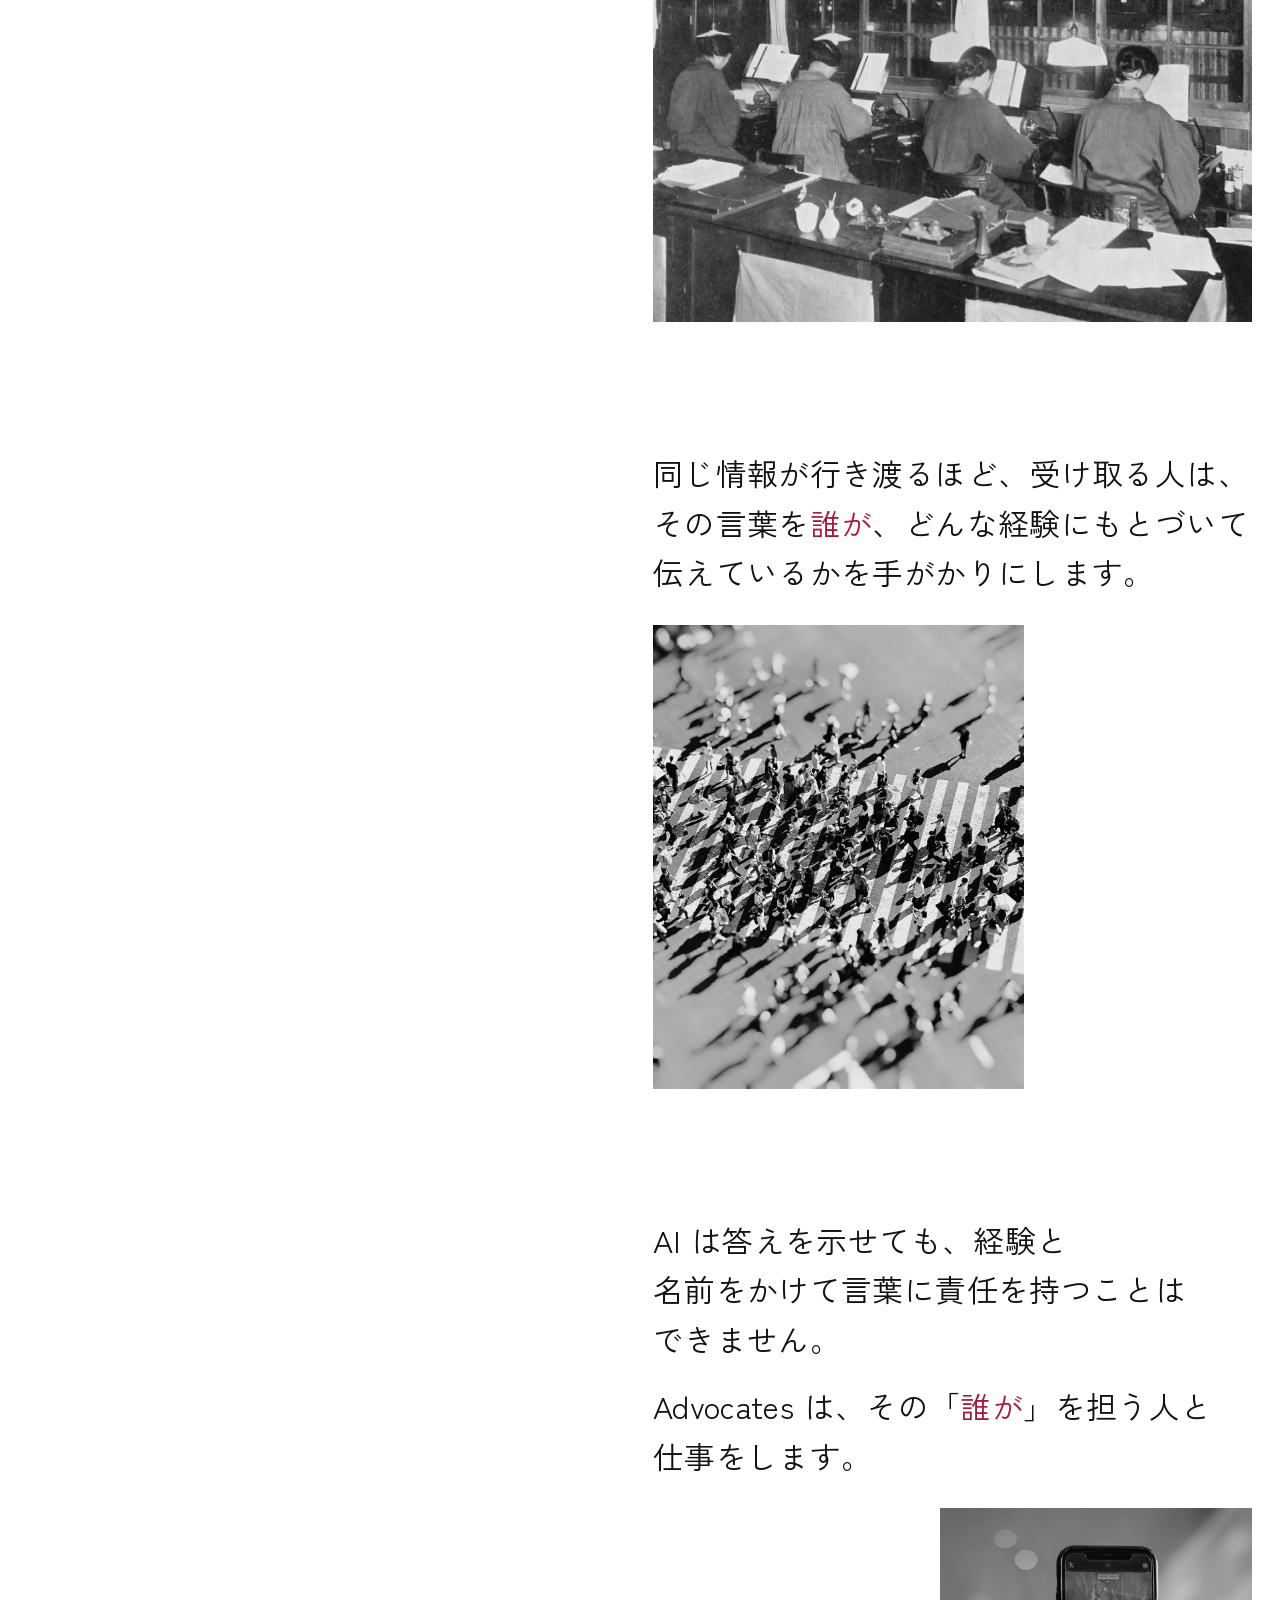
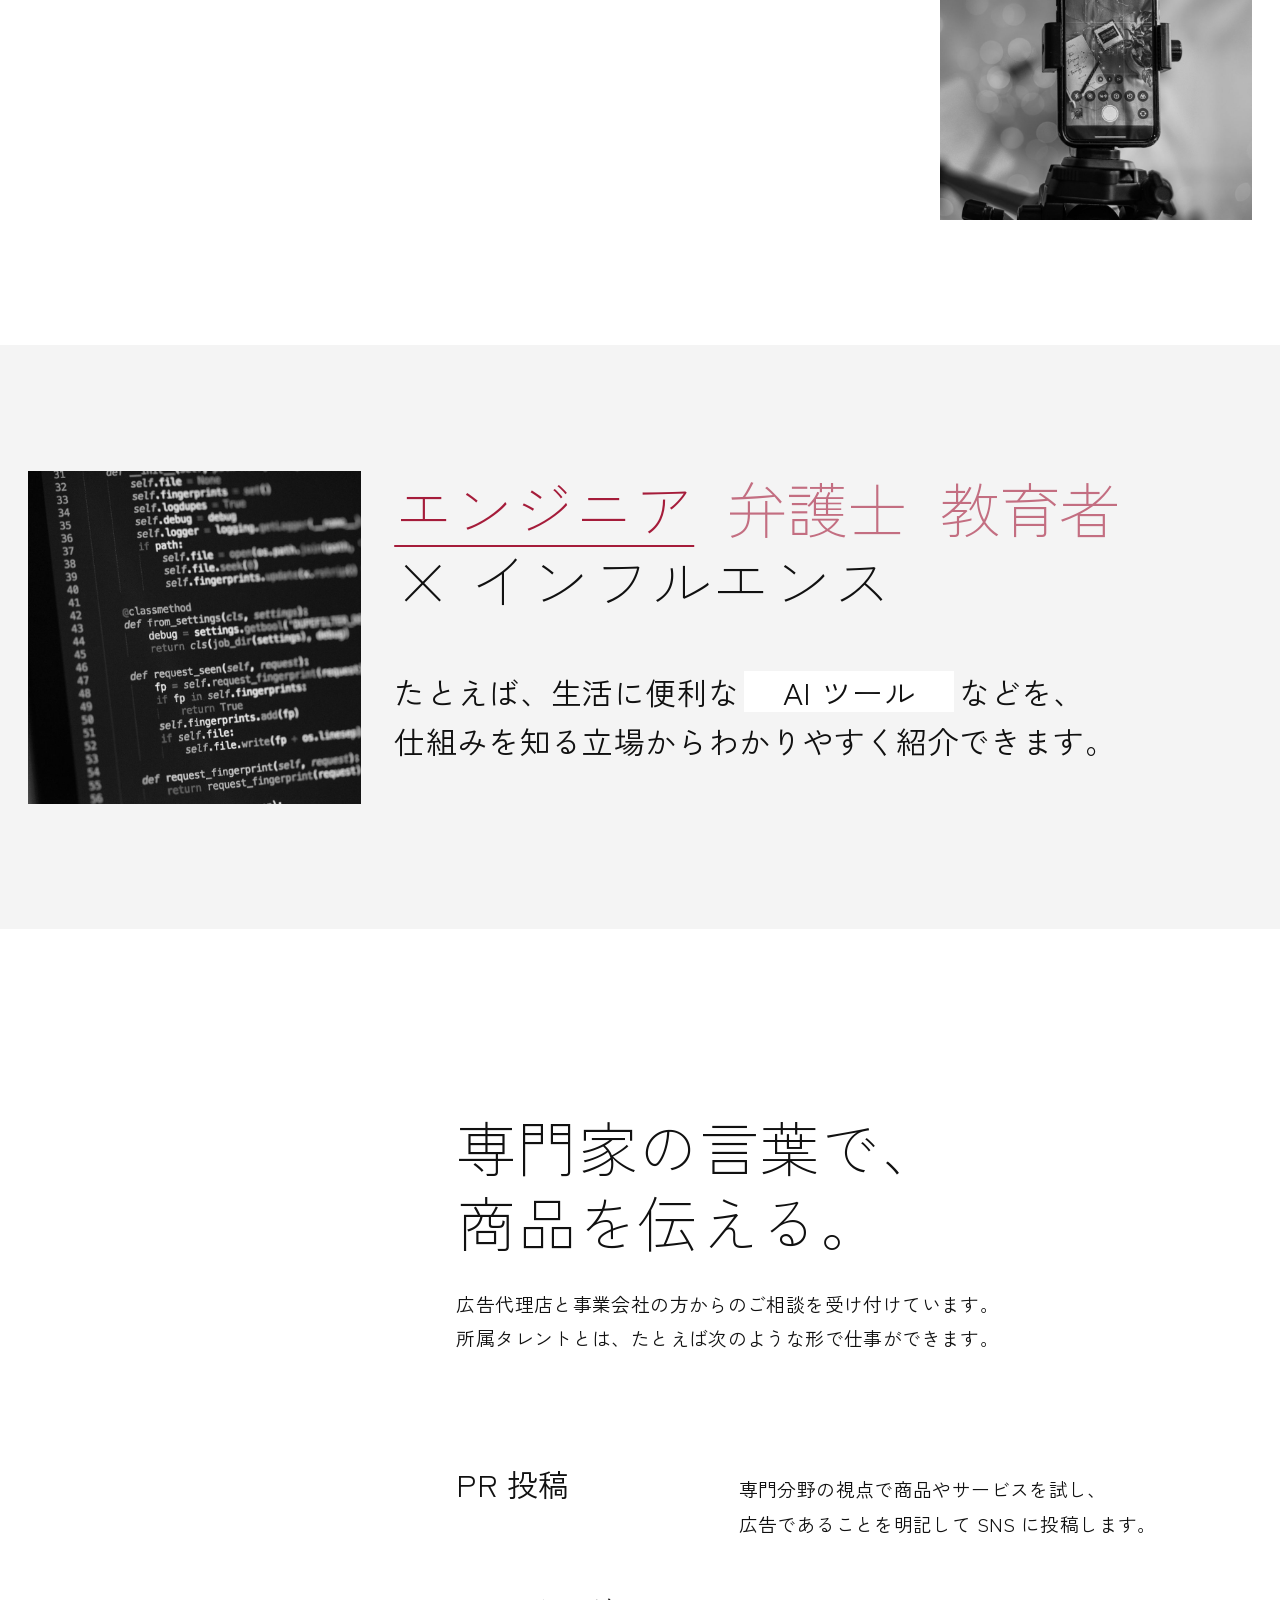
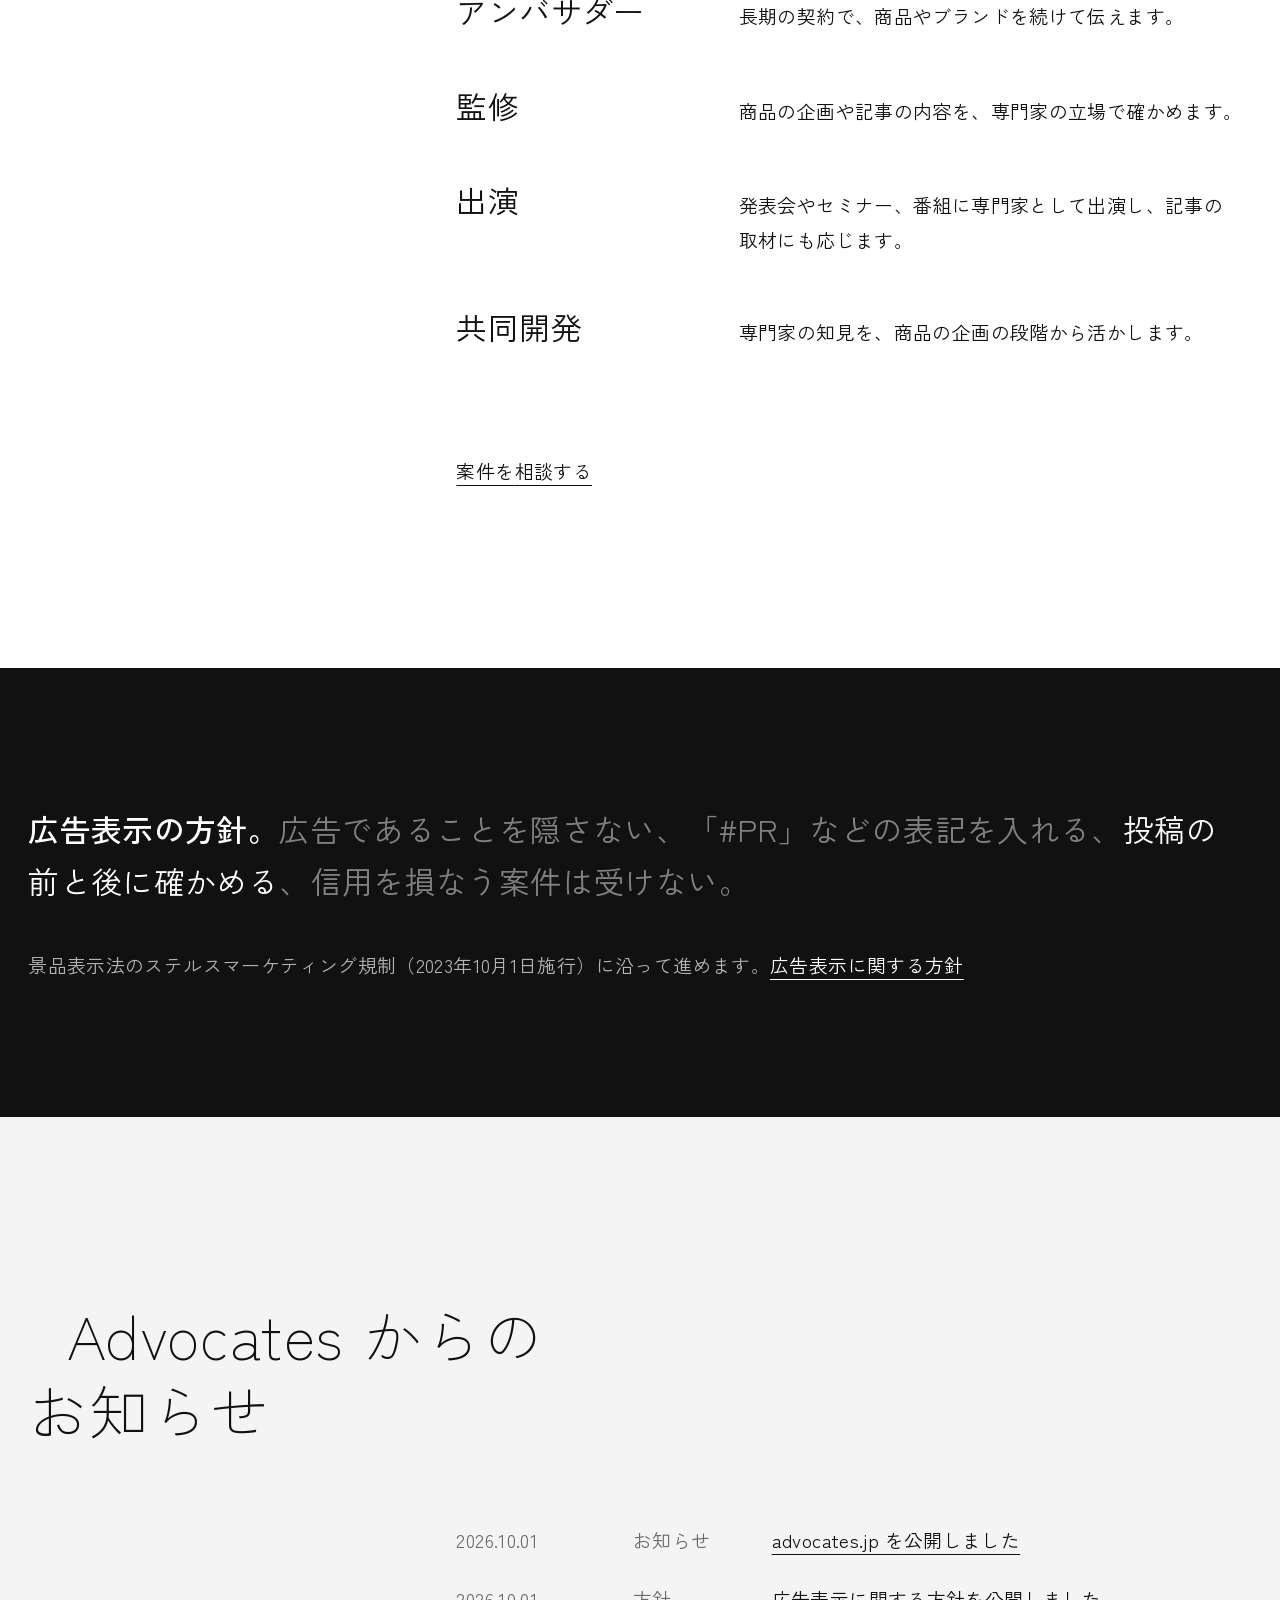
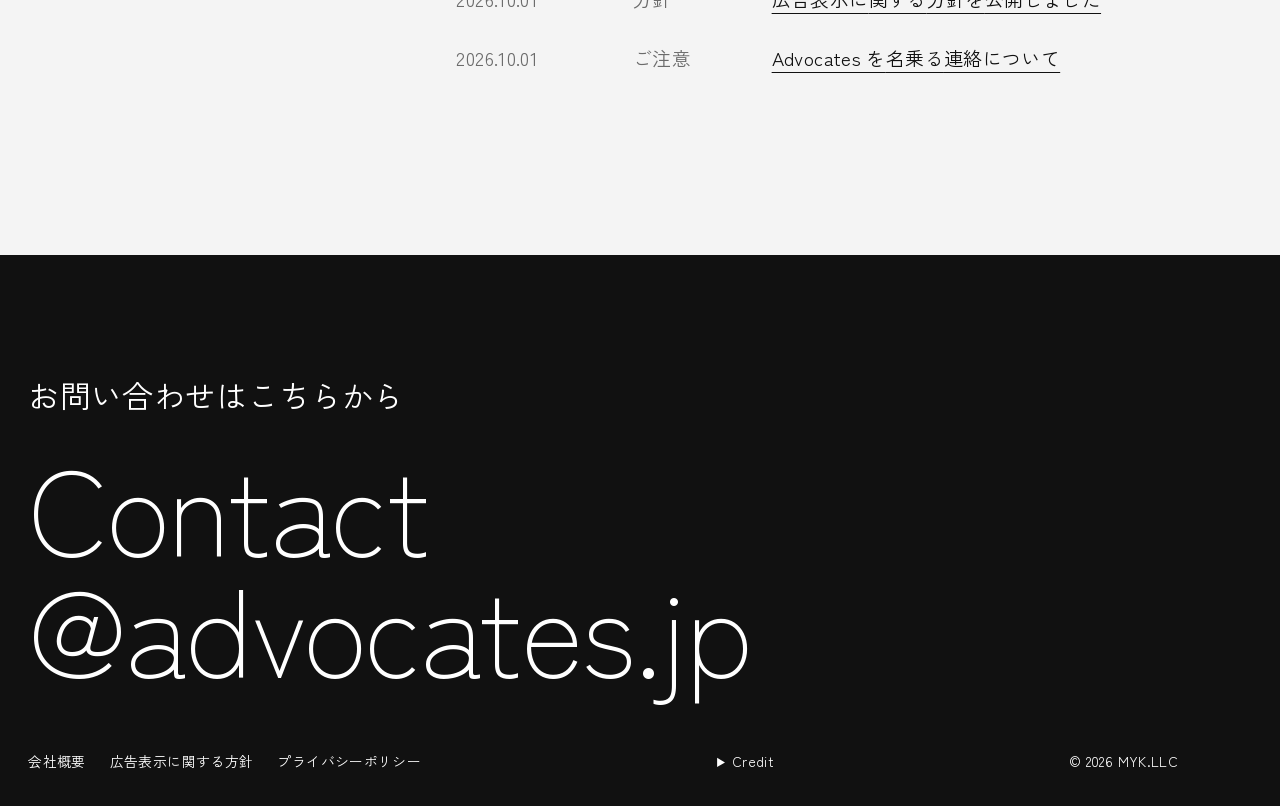
==== commit 45593552: "feat(site): add privacy policy, trim company profile - privacy.html in the usual legal form, modelle" ====
--- a/site/index.html
+++ b/site/index.html
@@ -117,7 +117,7 @@
         <p>広告代理店と<wbr>事業会社の<wbr>方からの<wbr>ご相談を<wbr>受け付けています。<wbr>所属タレントとは、<wbr>たとえば<wbr>次のような<wbr>形で<wbr>仕事ができます。</p>
       </div>
       <ul class="rows">
-        <li class="row" data-reveal><h3 class="lead">PR&nbsp;投稿</h3><p>専門分野の<wbr>視点で<wbr>商品や<wbr>サービスを<wbr>試し、<wbr>広告である<wbr>ことを<wbr>明記して SNS&nbsp;に<wbr>投稿します。</p></li>
+        <li class="row" data-reveal><h3 class="lead">PR&nbsp;投稿</h3><p>専門分野の<wbr>視点で<wbr>商品や<wbr>サービスを<wbr>試し、<wbr>広告であることを<wbr>明記して SNS&nbsp;に<wbr>投稿します。</p></li>
         <li class="row" data-reveal><h3 class="lead">アンバサダー</h3><p>長期の<wbr>契約で、<wbr>商品や<wbr>ブランドを<wbr>続けて<wbr>伝えます。</p></li>
         <li class="row" data-reveal><h3 class="lead">監修</h3><p>商品の<wbr>企画や<wbr>記事の<wbr>内容を、<wbr>専門家の<wbr>立場で<wbr>確かめます。</p></li>
         <li class="row" data-reveal><h3 class="lead">出演</h3><p>発表会や<wbr>セミナー、<wbr>番組に<wbr>専門家として<wbr>出演し、<wbr>記事の<wbr>取材にも<wbr>応じます。</p></li>
@@ -130,7 +130,7 @@
   <section class="policy" id="policy" data-ink="#ffffff" data-ground="#111111" aria-labelledby="policy-title">
     <div class="wrap">
       <h2 class="sr-only" id="policy-title">広告表示の方針</h2>
-      <p class="policy-sentence" data-reveal><span class="policy-open">広告表示の<wbr>方針。</span><span class="policy-item"><wbr>広告である<wbr>ことを<wbr>隠さない</span>、<span class="policy-item"><wbr>「#PR」&#8288;などの<wbr>表記を<wbr>入れる</span>、<span class="policy-item"><wbr>投稿の<wbr>前と<wbr>後に<wbr>確かめる</span>、<span class="policy-item"><wbr>信用を<wbr>損なう<wbr>案件は<wbr>受けない</span>。</p>
+      <p class="policy-sentence" data-reveal><span class="policy-open">広告表示の<wbr>方針。</span><span class="policy-item"><wbr>広告であることを<wbr>隠さない</span>、<span class="policy-item"><wbr>「#PR」&#8288;などの<wbr>表記を<wbr>入れる</span>、<span class="policy-item"><wbr>投稿の<wbr>前と<wbr>後に<wbr>確かめる</span>、<span class="policy-item"><wbr>信用を<wbr>損なう<wbr>案件は<wbr>受けない</span>。</p>
       <p class="policy-note" data-reveal>景品表示法の<wbr>ステルスマーケティング規制<wbr>（2023年10月1日施行）&#8288;に<wbr>沿って<wbr>進めます。<a class="link-plain" href="ad-policy.html"><wbr>広告表示に<wbr>関する<wbr>方針</a></p>
     </div>
   </section>
@@ -139,21 +139,21 @@
     <h2 class="head news-title" id="news-title" data-reveal><span class="indent">Advocates&nbsp;からの</span><br>お知らせ</h2>
     <ul class="news-list" data-reveal>
       <li>
-        <time class="nums" datetime="2026-11-04">2026.11.04</time><span class="news-kind">お知らせ</span>
+        <time class="nums" datetime="2026-10-01">2026.10.01</time><span class="news-kind">お知らせ</span>
         <details class="news-item">
           <summary>advocates.jp&nbsp;を<wbr>公開しました</summary>
           <p>Advocates&nbsp;の<wbr>公式サイトを<wbr>公開しました。<wbr>Advocates&nbsp;の<wbr>考え方と、<wbr>企業の<wbr>方への<wbr>ご案内を<wbr>載せています。</p>
         </details>
       </li>
       <li>
-        <time class="nums" datetime="2026-11-04">2026.11.04</time><span class="news-kind">方針</span>
+        <time class="nums" datetime="2026-10-01">2026.10.01</time><span class="news-kind">方針</span>
         <details class="news-item">
           <summary>広告表示に<wbr>関する<wbr>方針を<wbr>公開しました</summary>
-          <p>所属タレントの PR&nbsp;投稿で<wbr>広告である<wbr>ことを<wbr>示す方法と、<wbr>投稿の<wbr>前と<wbr>後に<wbr>行う<wbr>確認を<wbr>まとめました。<wbr>全文は<a class="link-plain" href="ad-policy.html"><wbr>広告表示に<wbr>関する<wbr>方針</a>の<wbr>ページに<wbr>あります。</p>
+          <p>所属タレントの PR&nbsp;投稿で<wbr>広告であることを<wbr>示す方法と、<wbr>投稿の<wbr>前と<wbr>後に<wbr>行う<wbr>確認を<wbr>まとめました。<wbr>全文は<a class="link-plain" href="ad-policy.html"><wbr>広告表示に<wbr>関する<wbr>方針</a>の<wbr>ページに<wbr>あります。</p>
         </details>
       </li>
       <li>
-        <time class="nums" datetime="2026-11-04">2026.11.04</time><span class="news-kind">ご注意</span>
+        <time class="nums" datetime="2026-10-01">2026.10.01</time><span class="news-kind">ご注意</span>
         <details class="news-item">
           <summary>Advocates&nbsp;を<wbr>名乗る<wbr>連絡について</summary>
           <p>Advocates&nbsp;からの<wbr>スカウトや<wbr>連絡は、<wbr>@advocates.jp&nbsp;の<wbr>メールアドレスから<wbr>行います。<wbr>Advocates&nbsp;を<wbr>名乗る<wbr>連絡で<wbr>気になる<wbr>点が<wbr>あれば、<a class="link-plain" href="mailto:Contact@advocates.jp"><wbr>Contact@advocates.jp</a>&nbsp;まで<wbr>お知らせください。</p>
@@ -170,7 +170,7 @@
     <nav aria-label="会社情報">
       <a href="company.html">会社概要</a>
       <a href="ad-policy.html">広告表示に<wbr>関する<wbr>方針</a>
-      <span class="pending">プライバシーポリシー<wbr>（準備中）</span>
+      <a href="privacy.html">プライバシーポリシー</a>
     </nav>
     <details class="credits">
       <summary>Credit</summary>
--- a/site/styles.css
+++ b/site/styles.css
@@ -220,7 +220,6 @@
 }
 .footer-meta { display: flex; flex-wrap: wrap; justify-content: space-between; align-items: baseline; gap: 1rem 2rem; padding-right: calc(3rem + var(--gutter)); font-size: var(--step-small); line-height: 1.7; }
 .footer-meta nav { display: flex; flex-wrap: wrap; gap: 0.5rem 1.5rem; }
-.footer-meta .pending { color: var(--field-1-muted); }
 .credits summary { cursor: pointer; }
 .credits p { max-width: 60em; margin-top: 0.75rem; font-size: var(--step-body); color: var(--field-1-muted); }
 
@@ -237,7 +236,11 @@
 .page-lead { margin-top: 2rem; }
 .page-body { margin-top: clamp(3rem, 6vw, 5rem); display: grid; gap: 2.5rem; max-width: 46rem; margin-left: 35%; }
 .page-body h2 { font-size: var(--step-lead); line-height: 1.5; font-weight: 500; }
-.page-body h2 + p { margin-top: 0.75rem; }
+.page-body section > * + * { margin-top: 0.75rem; }
+/* Numbered clauses as in Japanese legal documents: (1) (2) (3), with the text hanging clear of the number. */
+@counter-style paren-decimal { system: extends decimal; prefix: "("; suffix: ") "; }
+.page-body ol { max-width: 36em; padding-left: 2.75em; list-style: paren-decimal; }
+.page-body li + li { margin-top: 0.4em; }
 .facts { width: 100%; border-collapse: collapse; }
 .facts th, .facts td { padding: 0 0 1.4rem; text-align: left; vertical-align: top; font-weight: 400; }
 .facts th { width: 9em; padding-right: 1.5rem; color: var(--muted); }
